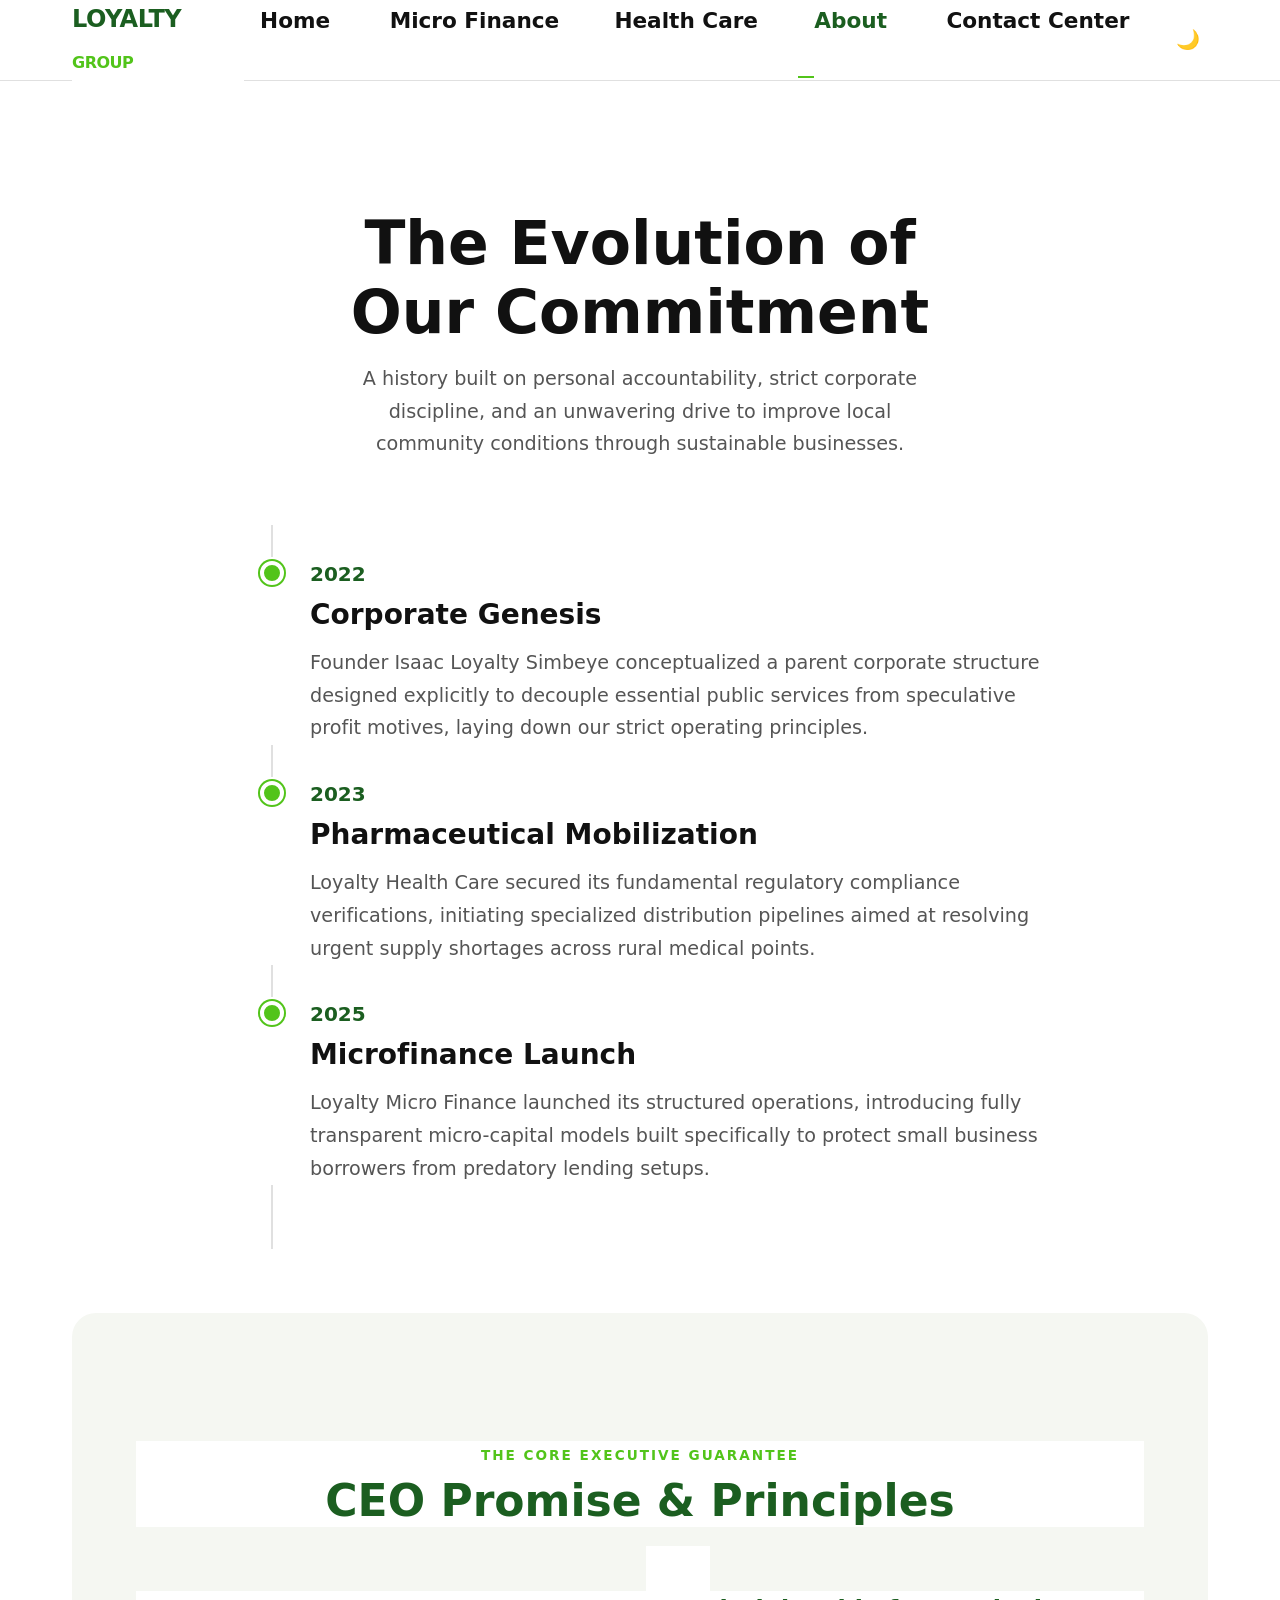
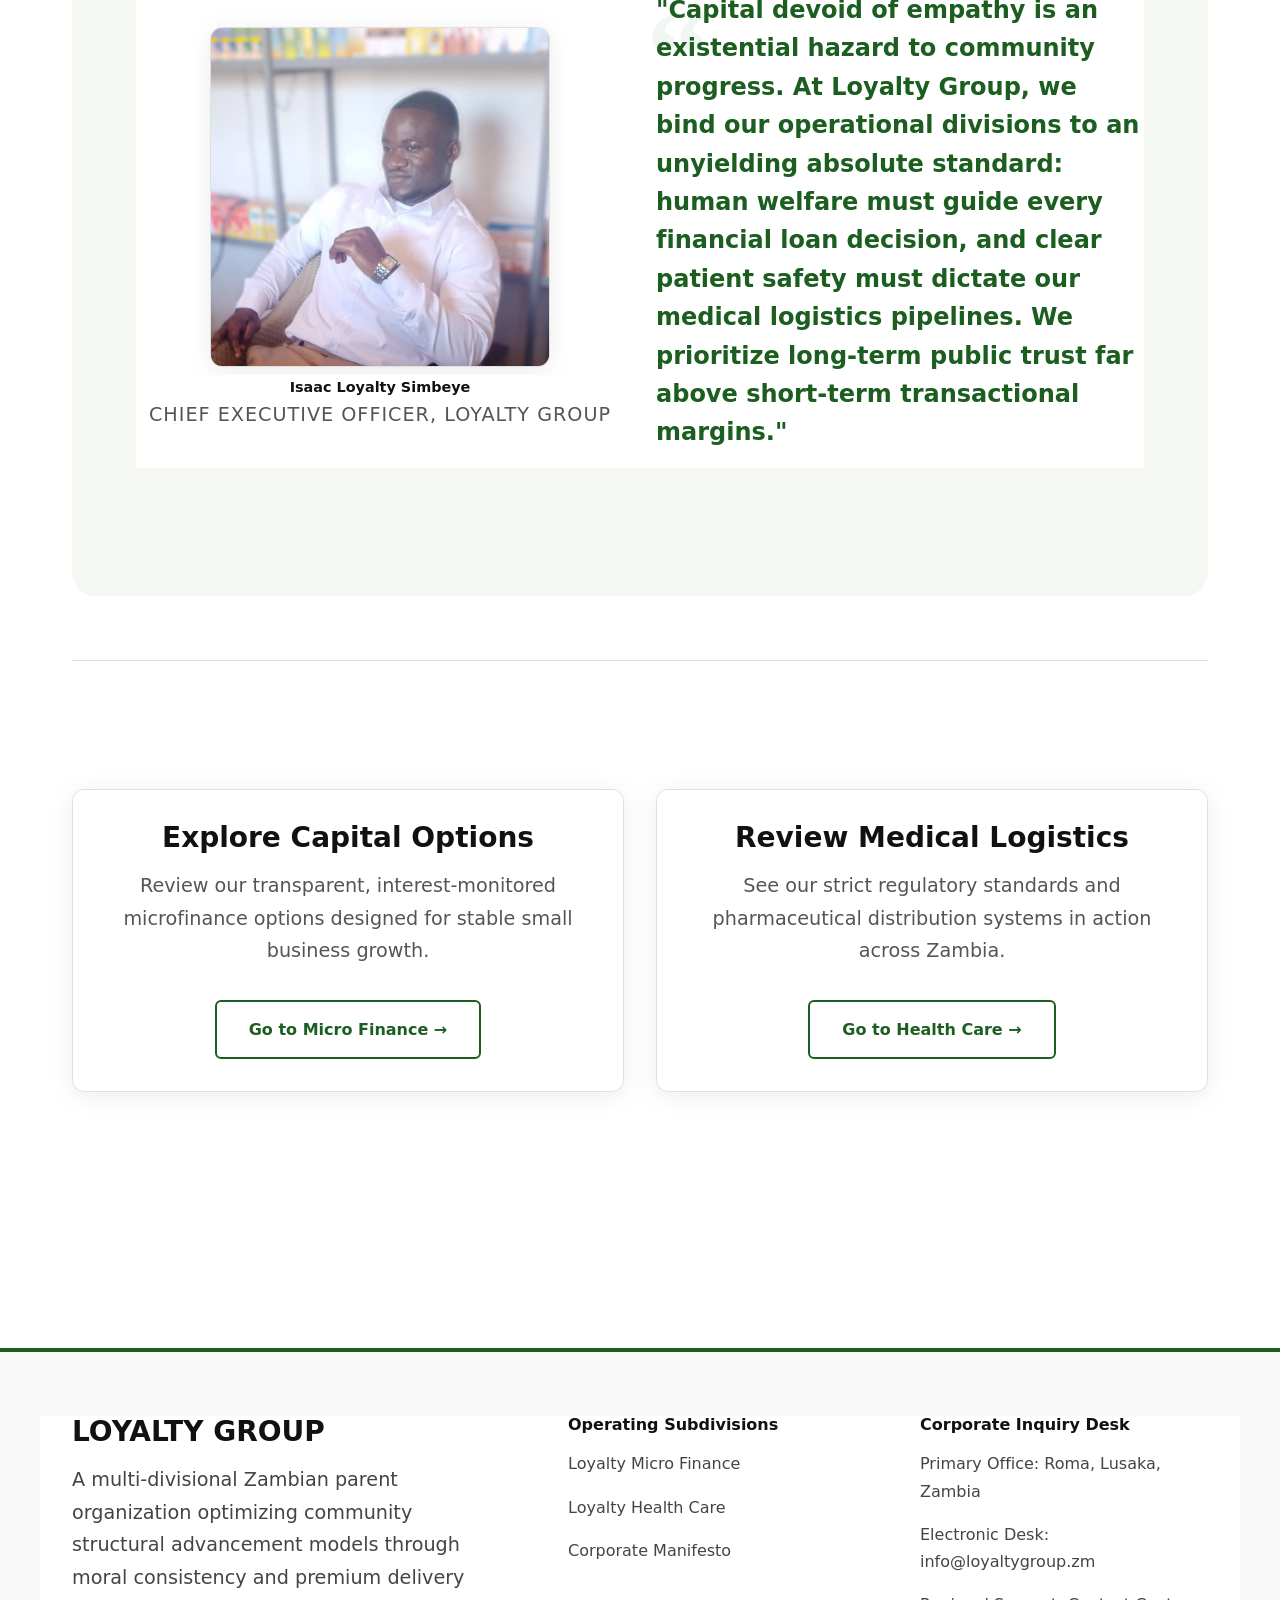
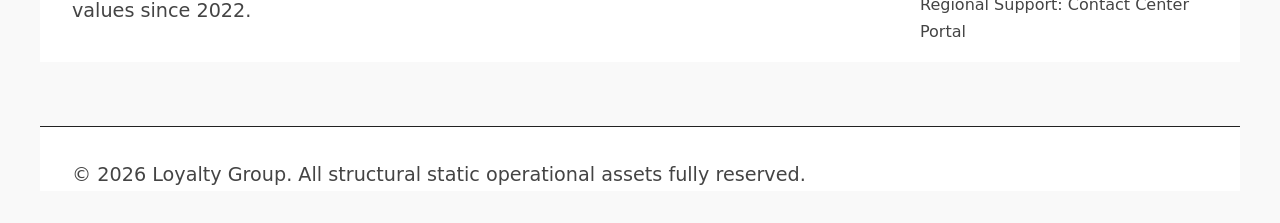
==== about.html @ 3837dbe4 "Initial commit" ====
<!DOCTYPE html>
<html lang="en">
<head>
  <meta charset="UTF-8">
  <meta name="viewport" content="width=device-width, initial-scale=1.0">
  <title>Our Journey & Executive Vision — Loyalty Group Corporate Narrative</title>
  <meta name="description" content="Discover the origins, timeline, and foundational pillars guiding Isaac Loyalty Simbeye's core corporate governance models across Zambia.">
  <link rel="stylesheet" href="assests/css/style.css">
</head>
<body id="headerElement">

  <!-- Core Layout Header Navigation Block Element -->
  <header class="site-header">
    <div class="container nav-container">
      <a href="index.html" class="brand-logo" aria-label="Loyalty Group Hub Page">
        LOYALTY <span>GROUP</span>
      </a>
      <button class="nav-toggle" id="navToggle" aria-label="Toggle Navigation Control Options" aria-expanded="false" aria-controls="primaryNav">
        <span class="hamburger"></span>
      </button>
      <nav id="primaryNav">
        <ul class="nav-menu">
          <li><a href="index.html" class="nav-link">Home</a></li>
          <li><a href="finance.html" class="nav-link">Micro Finance</a></li>
          <li><a href="health.html" class="nav-link">Health Care</a></li>
          <li><a href="about.html" class="nav-link">About</a></li>
          <li><a href="contact.html" class="nav-link">Contact Center</a></li>
          <li>
            <button id="themeToggle" style="background: none; border: none; font-size: 1.2rem; cursor: pointer; padding: var(--space-xs);" aria-label="Toggle Theme Selection Layout">🌙</button>
          </li>
        </ul>
      </nav>
    </div>
  </header>

  <!-- Editorial Narrative Context Area -->
  <main class="container section-padding">
    <section class="max-w-600 text-center" style="margin-bottom: var(--space-lg);">
      <h1>The Evolution of Our Commitment</h1>
      <p>A history built on personal accountability, strict corporate discipline, and an unwavering drive to improve local community conditions through sustainable businesses.</p>
    </section>

    <!-- Historic Sequence Timeline Display Track Framework -->
    <section class="timeline" aria-label="Loyalty Group Corporate Chronology Milestone Timeline">
      <div class="timeline-item">
        <div class="timeline-dot"></div>
        <div class="timeline-year">2022</div>
        <h3>Corporate Genesis</h3>
        <p>Founder Isaac Loyalty Simbeye conceptualized a parent corporate structure designed explicitly to decouple essential public services from speculative profit motives, laying down our strict operating principles.</p>
      </div>

      <div class="timeline-item">
        <div class="timeline-dot"></div>
        <div class="timeline-year">2023</div>
        <h3>Pharmaceutical Mobilization</h3>
        <p>Loyalty Health Care secured its fundamental regulatory compliance verifications, initiating specialized distribution pipelines aimed at resolving urgent supply shortages across rural medical points.</p>
      </div>

      <div class="timeline-item">
        <div class="timeline-dot"></div>
        <div class="timeline-year">2025</div>
        <h3>Microfinance Launch</h3>
        <p>Loyalty Micro Finance launched its structured operations, introducing fully transparent micro-capital models built specifically to protect small business borrowers from predatory lending setups.</p>
      </div>
    </section>

    <!-- Immersive Editorial CEO Promise Manifesto Section -->
    <section class="ceo-promise" aria-label="Executive Promise Statement Block Manifesto Section">
      <div class="text-center" style="margin-bottom: var(--space-lg);">
        <span style="font-weight: 700; text-transform: uppercase; font-size: 0.85rem; color: var(--color-primary); letter-spacing: 2px;">The Core Executive Guarantee</span>
        <h2 style="margin-top: var(--space-xs); color: var(--color-secondary);">CEO Promise & Principles</h2>
      </div>
      
      <!-- Responsive Executive Grid Split Layout -->
      <div class="grid-2" style="align-items: center; gap: var(--space-md);">
        <!-- Executive Portrait Column -->
        <div class="text-center">
          <figure style="margin: 0; display: inline-block; width: 100%;">
            <img src="assests/images/CEO image.jpg" alt="Isaac Loyalty Simbeye, Chief Executive Officer of Loyalty Group" style="width: 100%; max-width: 340px; border-radius: var(--radius-md); box-shadow: var(--shadow-card); border: 1px solid var(--color-border); aspect-ratio: 1 / 1; object-fit: cover; margin: 0 auto;">
            <figcaption class="manifesto-caption" style="margin-top: var(--space-xs); font-weight: 700; font-style: normal; color: var(--color-text);">Isaac Loyalty Simbeye</figcaption>
            <p style="font-size: 0.8rem; text-transform: uppercase; color: var(--color-text-muted); letter-spacing: 1px; margin-bottom: 0;">Chief Executive Officer, Loyalty Group</p>
          </figure>
        </div>

        <!-- Executive Manifesto Statement Column -->
        <div>
          <blockquote class="manifesto-quote" style="margin-bottom: var(--space-sm);">
            "Capital devoid of empathy is an existential hazard to community progress. At Loyalty Group, we bind our operational divisions to an unyielding absolute standard: human welfare must guide every financial loan decision, and clear patient safety must dictate our medical logistics pipelines. We prioritize long-term public trust far above short-term transactional margins."
          </blockquote>
        </div>
      </div>
    </section>

    <!-- Dual Link Gateway Hub Cards Navigation Route Links Footer Grid -->
    <section class="grid-2 section-padding" style="border-top: 1px solid var(--color-border);">
      <div class="card text-center" style="padding: var(--space-md);">
        <h3>Explore Capital Options</h3>
        <p>Review our transparent, interest-monitored microfinance options designed for stable small business growth.</p>
        <a href="finance.html" class="btn btn-outline">Go to Micro Finance &rarr;</a>
      </div>
      <div class="card text-center" style="padding: var(--space-md);">
        <h3>Review Medical Logistics</h3>
        <p>See our strict regulatory standards and pharmaceutical distribution systems in action across Zambia.</p>
        <a href="health.html" class="btn btn-outline">Go to Health Care &rarr;</a>
      </div>
    </section>
  </main>

  <!-- Global Footer Panel -->
  <footer class="site-footer">
    <div class="container footer-grid">
      <div>
        <h3 style="margin-bottom: var(--space-sm);">LOYALTY GROUP</h3>
        <p class="footer-description">A multi-divisional Zambian parent organization optimizing community structural advancement models through moral consistency and premium delivery values since 2022.</p>
      </div>
      <div>
        <h4>Operating Subdivisions</h4>
        <ul class="footer-links">
          <li><a href="finance.html">Loyalty Micro Finance</a></li>
          <li><a href="health.html">Loyalty Health Care</a></li>
          <li><a href="about.html">Corporate Manifesto</a></li>
        </ul>
      </div>
      <div>
        <h4>Corporate Inquiry Desk</h4>
        <ul class="footer-contact-info">
          <li>Primary Office: Roma, Lusaka, Zambia</li>
          <li>Electronic Desk: info@loyaltygroup.zm</li>
          <li>Regional Support: Contact Center Portal</li>
        </ul>
      </div>
    </div>
    <div class="container footer-bottom">
      <p>&copy; 2026 Loyalty Group. All structural static operational assets fully reserved.</p>
    </div>
  </footer>

  <script src="assests/js/main.js"></script>
</body>
</html>
---- assests/css/style.css ----
/* ==========================================================================
   CSS DESIGN SYSTEM & VARIABLE DEFINITIONS
   ========================================================================== */
:root {
  /* Color Palette */
  --color-primary: #52C41A;        /* Bright Leaf/Apple Green — Microfinance highlights and CTAs */
  --color-secondary: #1B5E20;      /* Deep Medical Forest Green — Healthcare structures and trust elements */
  --color-background: #FFFFFF;     /* Pure white page background */
  --color-text: #111111;           /* Premium off-black for body copy */
  --color-text-muted: #555555;     /* Secondary text, captions */
  --color-surface: #F5F7F2;        /* Subtle off-white for cards and section backgrounds */
  --color-border: #E0E0E0;         /* Neutral dividers */

  /* Typography */
  --font-stack: system-ui, -apple-system, "Segoe UI", Roboto, Helvetica, Arial, sans-serif;
  --font-size-base: clamp(1rem, 1.5vw, 1.125rem);
  --font-size-h1: clamp(2.25rem, 5vw, 3.75rem);
  --font-size-h2: clamp(1.75rem, 3.5vw, 2.75rem);
  --font-size-h3: clamp(1.25rem, 2.5vw, 1.75rem);
  --line-height-body: 1.7;
  --line-height-heading: 1.15;

  /* Spacing */
  --space-xs: 0.5rem;
  --space-sm: 1rem;
  --space-md: 2rem;
  --space-lg: 4rem;
  --space-xl: 8rem;

  /* Layout Widths */
  --max-width-container: 1200px;

  /* Transitions & Radii */
  --transition-base: 0.25s ease;
  --transition-slow: 0.45s ease;
  --radius-sm: 6px;
  --radius-md: 12px;
  --radius-lg: 24px;
  --shadow-card: 0 4px 24px rgba(0, 0, 0, 0.08);
  --shadow-hover: 0 8px 40px rgba(0, 0, 0, 0.14);
}

/* ==========================================================================
   DARK MODE VARIABLE OVERRIDES
   ========================================================================== */
[data-theme="dark"] {
  --color-background: #121212;     /* Premium deep off-black */
  --color-text: #F5F7F2;           /* Crisp light color for high readability */
  --color-text-muted: #A0A0A0;     /* Soft silver gray for description texts */
  --color-surface: #1E1E1E;        /* Elevated charcoal surface color for cards */
  --color-border: #333333;         /* Dark structural dividers */
}

/* Dark mode adjustments for interactive items */
[data-theme="dark"] input[type="range"] {
  background: #333333;
}
[data-theme="dark"] .term-btn {
  background-color: #1E1E1E;
  color: #FFFFFF;
}
[data-theme="dark"] .term-btn.active {
  background-color: var(--color-secondary);
}
[data-theme="dark"] .site-header {
  background-color: rgba(18, 18, 18, 0.95);
}

/* ==========================================================================
   GLOBAL RESET & BASE STYLES
   ========================================================================== */
*, *::before, *::after {
  box-sizing: border-box;
  margin: 0;
  padding: 0;
}

html {
  scroll-behavior: smooth;
  text-rendering: optimizeSpeed; /* Directs the browser engine to prioritize rendering speed over minor subpixel adjustments */
  -webkit-font-smoothing: antialiased;
}

/* Prevents layout shifting during theme switching */
*, *::before, *::after {
  box-sizing: border-box;
  transition: background-color 0.2s ease, border-color 0.2s ease; /* Fast, snappy transitions */
  font-family: var(--font-stack);
  font-size: 16px; 
  line-height: var(--line-height-body);
  color: var(--color-text);
  background-color: var(--color-background);
  scroll-behavior: smooth;
  -webkit-text-size-adjust: 100%;
}

body {
  min-height: 100vh;
  display: flex;
  flex-direction: column;
  overflow-x: hidden;
}

main {
  flex: 1 0 auto;
}

/* Typography Elements */
h1, h2, h3, h4 {
  line-height: var(--line-height-heading);
  font-weight: 700;
  color: var(--color-text);
  margin-bottom: var(--space-sm);
}

h1 { font-size: var(--font-size-h1); }
h2 { font-size: var(--font-size-h2); }
h3 { font-size: var(--font-size-h3); }

p {
  margin-bottom: var(--space-md);
  color: var(--color-text-muted);
}

p:last-child {
  margin-bottom: 0;
}

a {
  color: var(--color-secondary);
  text-decoration: none;
  transition: color var(--transition-base);
}

a:hover {
  color: var(--color-primary);
}

img, picture {
  max-width: 100%;
  display: block;
  height: auto;
}

/* ==========================================================================
   REUSABLE UTILITY CLASSES
   ========================================================================== */
.container {
  width: 100%;
  max-width: var(--max-width-container);
  margin-left: auto;
  margin-right: auto;
  padding-left: var(--space-md);
  padding-right: var(--space-md);
}

.section-padding {
  padding-top: var(--space-lg);
  padding-bottom: var(--space-lg);
}

@media (min-width: 768px) {
  .section-padding {
    padding-top: var(--space-xl);
    padding-bottom: var(--space-xl);
  }
}

.card {
  background-color: var(--color-background);
  border: 1px solid var(--color-border);
  border-radius: var(--radius-md);
  padding: var(--space-md);
  box-shadow: var(--shadow-card);
  transition: transform var(--transition-base), box-shadow var(--transition-base);
}

.card:hover {
  transform: translateY(-4px);
  box-shadow: var(--shadow-hover);
}

/* Buttons */
.btn {
  display: inline-flex;
  align-items: center;
  justify-content: center;
  padding: 0.875rem 2rem;
  font-size: 1rem;
  font-weight: 600;
  border-radius: var(--radius-sm);
  border: 2px solid transparent;
  cursor: pointer;
  transition: background-color var(--transition-base), border-color var(--transition-base), color var(--transition-base);
  text-align: center;
}

.btn-primary {
  background-color: var(--color-primary);
  color: #FFFFFF;
}

.btn-primary:hover {
  background-color: #41A314;
  color: #FFFFFF;
}

.btn-secondary {
  background-color: var(--color-secondary);
  color: #FFFFFF;
}

.btn-secondary:hover {
  background-color: #134517;
  color: #FFFFFF;
}

.btn-outline {
  background-color: transparent;
  border-color: var(--color-secondary);
  color: var(--color-secondary);
}

.btn-outline:hover {
  background-color: var(--color-secondary);
  color: #FFFFFF;
}

/* Grid Layouts */
.grid-2 {
  display: grid;
  grid-template-columns: 1fr;
  gap: var(--space-md);
}

.grid-3 {
  display: grid;
  grid-template-columns: 1fr;
  gap: var(--space-md);
}

@media (min-width: 768px) {
  .grid-2 { grid-template-columns: repeat(2, 1fr); }
  .grid-3 { grid-template-columns: repeat(3, 1fr); }
}

/* Text Utilities */
.text-center { text-align: center; }
.max-w-600 { max-width: 600px; margin-left: auto; margin-right: auto; }

/* ==========================================================================
   GLOBAL NAVIGATION BAR
   ========================================================================== */
.site-header {
  position: sticky;
  top: 0;
  z-index: 1000;
  background-color: rgba(255, 255, 255, 0.95);
  backdrop-filter: blur(8px);
  border-bottom: 1px solid var(--color-border);
}

.nav-container {
  display: flex;
  align-items: center;
  justify-content: space-between;
  height: 80px;
}

.brand-logo {
  font-size: 1.5rem;
  font-weight: 700;
  color: var(--color-secondary);
  letter-spacing: -0.5px;
}

.brand-logo span {
  color: var(--color-primary);
}

.nav-menu {
  display: flex;
  align-items: center;
  list-style: none;
  gap: var(--space-md);
}

.nav-link {
  font-weight: 500;
  color: var(--color-text);
  font-size: 0.95rem;
  padding: var(--space-xs) 0;
  position: relative;
}

.nav-link::after {
  content: '';
  position: absolute;
  bottom: 0;
  left: 0;
  width: 0;
  height: 2px;
  background-color: var(--color-primary);
  transition: width var(--transition-base);
}

.nav-link:hover, .nav-link.active {
  color: var(--color-secondary);
}

.nav-link:hover::after, .nav-link.active::after {
  width: 100%;
}

/* Mobile Nav Toggle */
.nav-toggle {
  display: none;
  background: none;
  border: none;
  cursor: pointer;
  padding: var(--space-xs);
  z-index: 1001;
}

.hamburger {
  display: block;
  position: relative;
  width: 24px;
  height: 2px;
  background-color: var(--color-text);
  transition: background-color var(--transition-base);
}

.hamburger::before, .hamburger::after {
  content: '';
  position: absolute;
  width: 24px;
  height: 2px;
  background-color: var(--color-text);
  transition: transform var(--transition-base), top var(--transition-base);
}

.hamburger::before { top: -6px; }
.hamburger::after { top: 6px; }

@media (max-width: 768px) {
  .nav-toggle {
    display: block;
  }

  .nav-menu {
    position: fixed;
    top: 0;
    right: -100%;
    width: 280px;
    height: 100vh;
    background-color: var(--color-background);
    box-shadow: -4px 0 24px rgba(0,0,0,0.1);
    flex-direction: column;
    align-items: flex-start;
    padding: 100px var(--space-md) var(--space-md) var(--space-md);
    transition: right var(--transition-slow);
  }

  .nav-open .nav-menu {
    right: 0;
  }

  .nav-open .hamburger {
    background-color: transparent;
  }

  .nav-open .hamburger::before {
    top: 0;
    transform: rotate(45deg);
  }

  .nav-open .hamburger::after {
    top: 0;
    transform: rotate(-45deg);
  }
}

/* ==========================================================================
   HOME PAGE (index.html) STYLES
   ========================================================================== */
.hub-hero {
  padding: var(--space-md) 0 var(--space-lg) 0;
}

.gateway-split {
  display: grid;
  grid-template-columns: 1fr;
  gap: var(--space-md);
  margin-top: var(--space-md);
}

@media (min-width: 768px) {
  .gateway-split {
    grid-template-columns: repeat(2, 1fr);
    min-height: calc(80vh - 80px);
  }
}

.gateway-card {
  position: relative;
  display: flex;
  flex-direction: column;
  justify-content: space-between;
  padding: var(--space-lg) var(--space-md);
  border-radius: var(--radius-lg);
  overflow: hidden;
  background-color: var(--color-surface);
  border: 2px solid transparent;
  transition: transform var(--transition-slow), box-shadow var(--transition-slow), border-color var(--transition-slow);
}

.gateway-card.finance {
  border-bottom: 6px solid var(--color-primary);
}

.gateway-card.health {
  border-bottom: 6px solid var(--color-secondary);
}

.gateway-card:hover {
  transform: translateY(-8px);
  box-shadow: var(--shadow-hover);
}

.gateway-card.finance:hover { border-color: var(--color-primary); }
.gateway-card.health:hover { border-color: var(--color-secondary); }

.gateway-content {
  margin-bottom: var(--space-lg);
}

.gateway-badge {
  display: inline-block;
  padding: 0.25rem 0.75rem;
  font-size: 0.85rem;
  font-weight: 600;
  text-transform: uppercase;
  letter-spacing: 1px;
  border-radius: 50px;
  margin-bottom: var(--space-sm);
}

.finance .gateway-badge {
  background-color: rgba(82, 196, 26, 0.1);
  color: #3b8e12;
}

.health .gateway-badge {
  background-color: rgba(27, 94, 32, 0.1);
  color: var(--color-secondary);
}

.statement-box {
  background-color: var(--color-surface);
  border-left: 4px solid var(--color-secondary);
  padding: var(--space-md);
  border-radius: 0 var(--radius-md) var(--radius-md) 0;
}

/* ==========================================================================
   LOAN ESTIMATOR COMPONENT & DIVISION STYLES
   ========================================================================== */
.division-hero-header {
  text-align: center;
  padding: var(--space-lg) 0;
  background-color: var(--color-surface);
  border-bottom: 1px solid var(--color-border);
  margin-bottom: var(--space-lg);
}

.division-logo {
  max-height: 100px;
  width: auto;
  margin: 0 auto var(--space-sm) auto;
  object-fit: contain;
}

.estimator-container {
  background-color: var(--color-surface);
  border-radius: var(--radius-lg);
  padding: var(--space-md);
  box-shadow: var(--shadow-card);
  margin-top: var(--space-lg);
}

@media (min-width: 768px) {
  .estimator-container {
    padding: var(--space-lg);
  }
}

.estimator-grid {
  display: grid;
  grid-template-columns: 1fr;
  gap: var(--space-lg);
}

@media (min-width: 992px) {
  .estimator-grid {
    grid-template-columns: 1.2fr 0.8fr;
  }
}

.estimator-inputs {
  display: flex;
  flex-direction: column;
  gap: var(--space-md);
}

.form-group {
  display: flex;
  flex-direction: column;
  gap: var(--space-xs);
}

.form-group label {
  font-weight: 600;
  font-size: 1rem;
}

.range-label-container {
  display: flex;
  justify-content: space-between;
  align-items: center;
  margin-bottom: var(--space-xs);
}

.range-value-display {
  font-size: 1.25rem;
  font-weight: 700;
  color: var(--color-secondary);
  background: #FFFFFF;
  padding: 0.25rem 0.75rem;
  border-radius: var(--radius-sm);
  border: 1px solid var(--color-border);
}

input[type="range"] {
  -webkit-appearance: none;
  width: 100%;
  height: 8px;
  border-radius: var(--radius-sm);
  background: var(--color-border);
  outline: none;
}

input[type="range"]::-webkit-slider-thumb {
  -webkit-appearance: none;
  appearance: none;
  width: 24px;
  height: 24px;
  border-radius: 50%;
  background: var(--color-primary);
  cursor: pointer;
  transition: transform var(--transition-base);
}

input[type="range"]::-webkit-slider-thumb:hover {
  transform: scale(1.15);
}

.term-toggle-container {
  display: grid;
  grid-template-columns: repeat(4, 1fr);
  gap: var(--space-xs);
}

.term-btn {
  background-color: #FFFFFF;
  border: 1px solid var(--color-border);
  padding: var(--space-sm) var(--space-xs);
  border-radius: var(--radius-sm);
  font-weight: 600;
  cursor: pointer;
  transition: all var(--transition-base);
}

.term-btn.active {
  background-color: var(--color-secondary);
  color: #FFFFFF;
  border-color: var(--color-secondary);
}

.estimator-outputs {
  background-color: #FFFFFF;
  border-radius: var(--radius-md);
  padding: var(--space-md);
  display: flex;
  flex-direction: column;
  justify-content: space-between;
  border: 1px solid var(--color-border);
}

.output-row {
  display: flex;
  justify-content: space-between;
  align-items: center;
  padding: var(--space-sm) 0;
  border-bottom: 1px solid var(--color-surface);
}

.output-row:last-of-type {
  border-bottom: none;
}

.output-label {
  color: var(--color-text-muted);
  font-size: 0.95rem;
}

.output-val {
  font-weight: 700;
  font-size: 1.15rem;
  color: var(--color-text);
}

.output-val.highlight {
  font-size: 1.75rem;
  color: var(--color-secondary);
}

.illustrative-note {
  font-size: 0.8rem;
  color: var(--color-text-muted);
  line-height: 1.4;
  margin-top: var(--space-sm);
}

/* ==========================================================================
   EDITORIAL & TIMELINE STYLES (about.html)
   ========================================================================== */
.ceo-promise {
  background-color: var(--color-surface);
  border-radius: var(--radius-lg);
  padding: var(--space-lg) var(--space-md);
  margin: var(--space-lg) 0;
  position: relative;
}

@media (min-width: 768px) {
  .ceo-promise {
    padding: var(--space-xl) var(--space-lg);
  }
}

.manifesto-quote {
  font-size: clamp(1.15rem, 2.5vw, 1.5rem);
  line-height: 1.6;
  font-weight: 600;
  color: var(--color-secondary);
  position: relative;
  z-index: 1;
}

.manifesto-quote::before {
  content: "“";
  position: absolute;
  top: -45px;
  left: -10px;
  font-size: 8rem;
  color: rgba(27, 94, 32, 0.06);
  font-family: serif;
  z-index: -1;
}

.manifesto-gallery {
  margin-top: var(--space-lg);
}

.manifesto-figure {
  margin-bottom: var(--space-md);
}

.manifesto-img {
  width: 100%;
  border-radius: var(--radius-md);
  box-shadow: var(--shadow-card);
  border: 1px solid var(--color-border);
  object-fit: cover;
  aspect-ratio: 4 / 3;
}

.manifesto-caption {
  font-size: 0.9rem;
  color: var(--color-text-muted);
  text-align: center;
  margin-top: var(--space-xs);
  font-style: italic;
}

.timeline {
  position: relative;
  max-width: 800px;
  margin: 0 auto var(--space-lg) auto;
  padding: var(--space-md) 0;
}

.timeline::before {
  content: '';
  position: absolute;
  top: 0;
  bottom: 0;
  left: 31px;
  width: 2px;
  background-color: var(--color-border);
}

.timeline-item {
  position: relative;
  padding-left: 70px;
  margin-bottom: var(--space-md);
}

.timeline-dot {
  position: absolute;
  left: 20px;
  top: 4px;
  width: 24px;
  height: 24px;
  border-radius: 50%;
  background-color: var(--color-primary);
  border: 4px solid #FFFFFF;
  box-shadow: 0 0 0 2px var(--color-primary);
}

.timeline-year {
  font-weight: 700;
  font-size: 1.25rem;
  color: var(--color-secondary);
  margin-bottom: var(--space-xs);
}

/* ==========================================================================
   FORM & INLINE VALIDATION STYLES
   ========================================================================== */
.contact-grid {
  display: grid;
  grid-template-columns: 1fr;
  gap: var(--space-lg);
}

@media (min-width: 992px) {
  .contact-grid {
    grid-template-columns: 0.8fr 1.2fr;
  }
}

.input-style {
  width: 100%;
  padding: 0.875rem 1rem;
  font-family: var(--font-stack);
  font-size: 1rem;
  border: 1px solid var(--color-border);
  border-radius: var(--radius-sm);
  background-color: #FFFFFF;
  color: var(--color-text);
  transition: border-color var(--transition-base), box-shadow var(--transition-base);
}

.input-style:focus {
  outline: none;
  border-color: var(--color-secondary);
  box-shadow: 0 0 0 3px rgba(27, 94, 32, 0.15);
}

.form-group.invalid .input-style {
  border-color: #D32F2F;
  box-shadow: 0 0 0 3px rgba(211, 47, 47, 0.15);
}

.error-message {
  color: #D32F2F;
  font-size: 0.85rem;
  margin-top: 4px;
  font-weight: 500;
  display: flex;
  align-items: center;
  gap: 4px;
}

.form-row {
  display: grid;
  grid-template-columns: 1fr;
  gap: var(--space-sm);
}

@media (min-width: 480px) {
  .form-row {
    grid-template-columns: repeat(2, 1fr);
  }
}

/* ==========================================================================
   GLOBAL FOOTER STYLES
   ========================================================================== */
.site-footer {
  background-color: #111111;
  color: #FFFFFF;
  padding-top: var(--space-lg);
  padding-bottom: var(--space-md);
  margin-top: auto;
  border-top: 4px solid var(--color-secondary);
}

.site-footer h3, .site-footer h4 {
  color: #FFFFFF;
}

.footer-grid {
  display: grid;
  grid-template-columns: 1fr;
  gap: var(--space-lg);
  margin-bottom: var(--space-lg);
}

@media (min-width: 768px) {
  .footer-grid {
    grid-template-columns: 1.5fr 1fr 1fr;
  }
}

.footer-description {
  color: #AAAAAA;
  font-size: 0.95rem;
}

.footer-links {
  list-style: none;
}

.footer-links li {
  margin-bottom: var(--space-sm);
}

.footer-links a {
  color: #AAAAAA;
  transition: color var(--transition-base);
}

.footer-links a:hover {
  color: var(--color-primary);
}

.footer-contact-info {
  color: #AAAAAA;
  font-size: 0.95rem;
  list-style: none;
}

.footer-contact-info li {
  margin-bottom: var(--space-sm);
}

.footer-bottom {
  border-top: 1px solid #222222;
  padding-top: var(--space-md);
  display: flex;
  flex-direction: column;
  justify-content: space-between;
  gap: var(--space-sm);
  color: #777777;
  font-size: 0.85rem;
}

@media (min-width: 768px) {
  .footer-bottom {
    flex-direction: row;
  }

  /* ==========================================================================
   LOYALTY GROUP - COMPLETE UI UPGRADES & OPTIMIZATIONS
   ========================================================================== */

/* 1. NAVIGATION HEADER TYPOGRAPHY UPGRADES (From Screenshot 2026-06-04 134854.png) */
.site-header .logo-text, 
.site-header h1, 
.site-header .brand-name {
  font-size: 2.2rem !important;      /* Makes LOYALTY GROUP branding text much larger */
  font-weight: 800 !important;
  letter-spacing: -0.03em !important;
}

.nav-menu li a.nav-link {
  font-size: 1.35rem !important;     /* Makes all navigation text links larger and highly readable */
  font-weight: 600 !important;       /* Gives links a bold, premium presence */
  padding: 0.5rem 1rem !important;
  transition: color 0.2s ease !important;
}

/* 2. MAIN BODY TEXT & TITLE UPGRADES */
p {
  font-size: 1.2rem !important;      /* Larger comfortable body reading size */
  line-height: 1.7 !important;       /* Clean breathing space between lines */
}

.hero-content h1 {
  font-size: 3.8rem !important;      /* Bold impact landing titles */
  line-height: 1.15 !important;
}

.section-title {
  font-size: 2.8rem !important;      /* Distinctly larger section headers */
}

.division-card h3 {
  font-size: 1.8rem !important;      /* Noticeable inner grid titles */
}

/* 3. PERSISTENT DARK MODE VARIABLE DEFINITIONS */
[data-theme="dark"] {
  --color-background: #121212;
  --color-text: #F5F7F2;
  --color-text-muted: #A0A0A0;
  --color-surface: #1E1E1E;
  --color-border: #333333;
}

[data-theme="dark"] body {
  background-color: var(--color-background) !important;
  color: var(--color-text) !important;
}

[data-theme="dark"] .site-header {
  background-color: rgba(18, 18, 18, 0.95) !important;
  border-bottom: 1px solid #333333 !important;
}

[data-theme="dark"] .division-card, 
[data-theme="dark"] .term-btn {
  background-color: #1E1E1E !important;
  color: #FFFFFF !important;
  border-color: #333333 !important;
}

[data-theme="dark"] input, 
[data-theme="dark"] textarea {
  background-color: #1E1E1E !important;
  color: #FFFFFF !important;
  border: 1px solid #444444 !important;
}

/* 4. PERFORMANCE & RENDERING SPEED ENHANCEMENTS */
html {
  scroll-behavior: smooth;
  text-rendering: optimizeSpeed;
  -webkit-font-smoothing: antialiased;
}

*, *::before, *::after {
  box-sizing: border-box;
  transition: background-color 0.2s ease, border-color 0.2s ease, color 0.1s ease;
}

@media (max-width: 992px) {
  .site-header .logo-text { font-size: 1.8rem !important; }
  .nav-menu { gap: 10px !important; }
  .nav-menu li a.nav-link { font-size: 1.1rem !important; }
  }

  /* ==========================================================================
   LOYALTY GROUP - COMPLETE UI UPGRADES & OPTIMIZATIONS
   ========================================================================== */

/* 1. NAVIGATION HEADER TYPOGRAPHY UPGRADES (From Screenshot 2026-06-04 134854.png) */
.site-header .logo-text, 
.site-header h1, 
.site-header .brand-name {
  font-size: 2.2rem !important;      /* Makes LOYALTY GROUP branding text much larger */
  font-weight: 800 !important;
  letter-spacing: -0.03em !important;
}

.nav-menu li a.nav-link {
  font-size: 1.35rem !important;     /* Makes all navigation text links larger and highly readable */
  font-weight: 600 !important;       /* Gives links a bold, premium presence */
  padding: 0.5rem 1rem !important;
  transition: color 0.2s ease !important;
}

/* 2. MAIN BODY TEXT & TITLE UPGRADES */
p {
  font-size: 1.2rem !important;      /* Larger comfortable body reading size */
  line-height: 1.7 !important;       /* Clean breathing space between lines */
}

.hero-content h1 {
  font-size: 3.8rem !important;      /* Bold impact landing titles */
  line-height: 1.15 !important;
}

.section-title {
  font-size: 2.8rem !important;      /* Distinctly larger section headers */
}

.division-card h3 {
  font-size: 1.8rem !important;      /* Noticeable inner grid titles */
}

/* 3. PERSISTENT DARK MODE VARIABLE DEFINITIONS */
[data-theme="dark"] {
  --color-background: #121212;
  --color-text: #F5F7F2;
  --color-text-muted: #A0A0A0;
  --color-surface: #1E1E1E;
  --color-border: #333333;
}

[data-theme="dark"] body {
  background-color: var(--color-background) !important;
  color: var(--color-text) !important;
}

[data-theme="dark"] .site-header {
  background-color: rgba(18, 18, 18, 0.95) !important;
  border-bottom: 1px solid #333333 !important;
}

[data-theme="dark"] .division-card, 
[data-theme="dark"] .term-btn {
  background-color: #1E1E1E !important;
  color: #FFFFFF !important;
  border-color: #333333 !important;
}

[data-theme="dark"] input, 
[data-theme="dark"] textarea {
  background-color: #1E1E1E !important;
  color: #FFFFFF !important;
  border: 1px solid #444444 !important;
}

/* 4. PERFORMANCE & RENDERING SPEED ENHANCEMENTS */
html {
  scroll-behavior: smooth;
  text-rendering: optimizeSpeed;
  -webkit-font-smoothing: antialiased;
}

*, *::before, *::after {
  box-sizing: border-box;
  transition: background-color 0.2s ease, border-color 0.2s ease, color 0.1s ease;
}

@media (max-width: 992px) {
  .site-header .logo-text { font-size: 1.8rem !important; }
  .nav-menu { gap: 10px !important; }
  .nav-menu li a.nav-link { font-size: 1.1rem !important; }
 }

 /* ==========================================================================
   FOOTER CONTRAST & VISIBILITY HOTFIX (Light/Dark Theme Alignment)
   ========================================================================== */

/* 1. DEFAULT LIGHT MODE HOOKS (Ensures perfect legibility against white backgrounds) */
footer, 
.site-footer,
div[style*="background-color: var(--color-surface-alt)"] {
  background-color: #F9F9F9 !important; /* Soft light gray block instead of harsh white */
  color: #222222 !important;
}

/* Forces all footer headers to turn deep charcoal/black in light mode */
footer h2, 
footer h3, 
footer h4,
footer .logo-text,
footer strong {
  color: #111111 !important; 
  display: block !important; /* Guarantees they don't hidden-collapse */
}

/* Forces footer paragraph descriptions and list links to be highly readable */
footer p, 
footer li, 
footer a {
  color: #444444 !important;
}

footer a:hover {
  color: #4CAF50 !important; /* Keeps your branding accent pop on interaction */
}


/* 2. AUTOMATIC DARK MODE OVERRIDES (Switches smoothly when user toggles theme) */
[data-theme="dark"] footer,
[data-theme="dark"] .site-footer {
  background-color: #1A1A1A !important; /* Rich dark surface container */
}

[data-theme="dark"] footer h2,
[data-theme="dark"] footer h3,
[data-theme="dark"] footer h4,
[data-theme="dark"] footer .logo-text,
[data-theme="dark"] footer strong {
  color: #FFFFFF !important; /* Crisp, bright white headings on dark backdrop */
}

[data-theme="dark"] footer p,
[data-theme="dark"] footer li,
[data-theme="dark"] footer a {
  color: #CCCCCC !important; /* Balanced silver-gray text to prevent eye strain */
 }
}
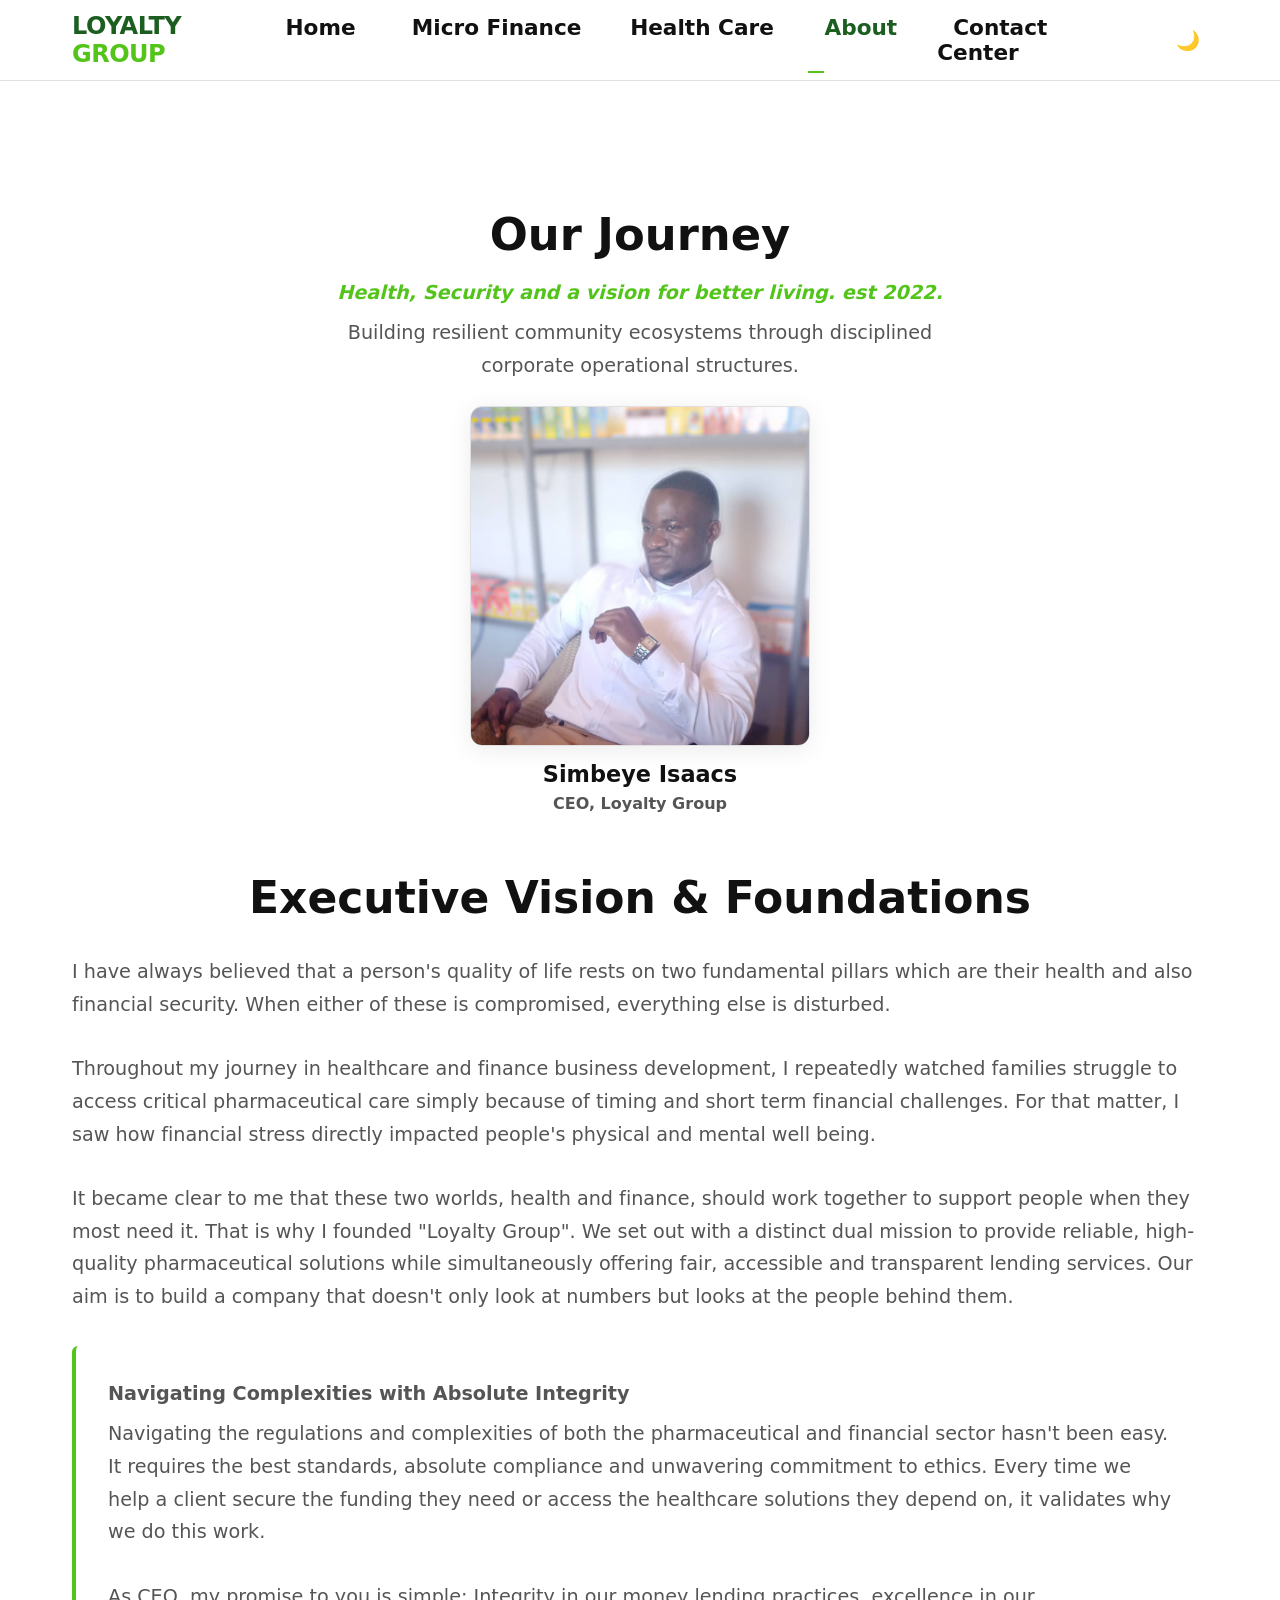
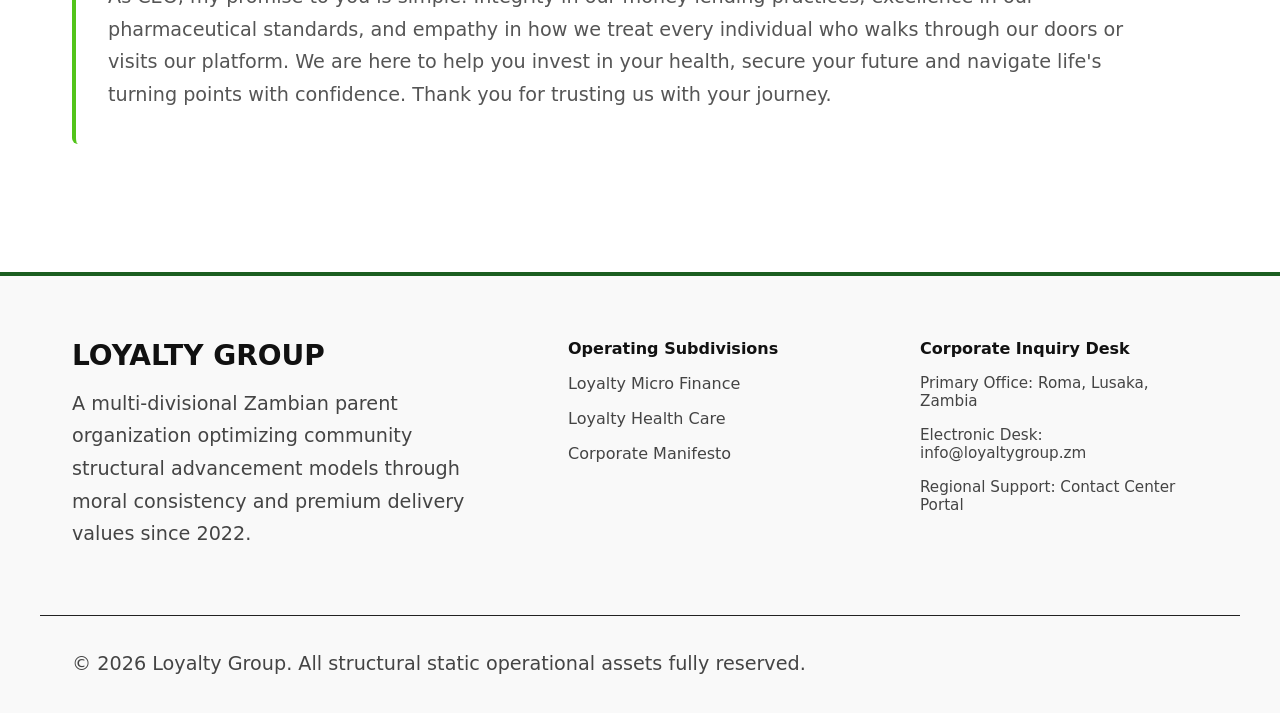
==== commit f9be95ac: "Site Pages Refinements" ====
--- a/about.html
+++ b/about.html
@@ -3,13 +3,17 @@
 <head>
   <meta charset="UTF-8">
   <meta name="viewport" content="width=device-width, initial-scale=1.0">
-  <title>Our Journey & Executive Vision — Loyalty Group Corporate Narrative</title>
-  <meta name="description" content="Discover the origins, timeline, and foundational pillars guiding Isaac Loyalty Simbeye's core corporate governance models across Zambia.">
+  
+  <title>Our Journey | Loyalty Group Executive Management Profile</title>
+  <meta name="description" content="Discover the foundational journey, corporate values, and ethical executive leadership guiding Loyalty Group's finance and health care divisions.">
+  <meta name="keywords" content="Loyalty Group, Leadership, Corporate Mission, Ethical Investment, Zambia Logistics">
+  <meta name="robots" content="index, follow">
+  <link rel="canonical" href="https://yourdomain.com/about.html">
+
   <link rel="stylesheet" href="assests/css/style.css">
 </head>
 <body id="headerElement">
 
-  <!-- Core Layout Header Navigation Block Element -->
   <header class="site-header">
     <div class="container nav-container">
       <a href="index.html" class="brand-logo" aria-label="Loyalty Group Hub Page">
@@ -23,7 +27,7 @@
           <li><a href="index.html" class="nav-link">Home</a></li>
           <li><a href="finance.html" class="nav-link">Micro Finance</a></li>
           <li><a href="health.html" class="nav-link">Health Care</a></li>
-          <li><a href="about.html" class="nav-link">About</a></li>
+          <li><a href="about.html" class="nav-link active">About</a></li>
           <li><a href="contact.html" class="nav-link">Contact Center</a></li>
           <li>
             <button id="themeToggle" style="background: none; border: none; font-size: 1.2rem; cursor: pointer; padding: var(--space-xs);" aria-label="Toggle Theme Selection Layout">🌙</button>
@@ -33,80 +37,43 @@
     </div>
   </header>
 
-  <!-- Editorial Narrative Context Area -->
-  <main class="container section-padding">
-    <section class="max-w-600 text-center" style="margin-bottom: var(--space-lg);">
-      <h1>The Evolution of Our Commitment</h1>
-      <p>A history built on personal accountability, strict corporate discipline, and an unwavering drive to improve local community conditions through sustainable businesses.</p>
-    </section>
-
-    <!-- Historic Sequence Timeline Display Track Framework -->
-    <section class="timeline" aria-label="Loyalty Group Corporate Chronology Milestone Timeline">
-      <div class="timeline-item">
-        <div class="timeline-dot"></div>
-        <div class="timeline-year">2022</div>
-        <h3>Corporate Genesis</h3>
-        <p>Founder Isaac Loyalty Simbeye conceptualized a parent corporate structure designed explicitly to decouple essential public services from speculative profit motives, laying down our strict operating principles.</p>
-      </div>
-
-      <div class="timeline-item">
-        <div class="timeline-dot"></div>
-        <div class="timeline-year">2023</div>
-        <h3>Pharmaceutical Mobilization</h3>
-        <p>Loyalty Health Care secured its fundamental regulatory compliance verifications, initiating specialized distribution pipelines aimed at resolving urgent supply shortages across rural medical points.</p>
-      </div>
-
-      <div class="timeline-item">
-        <div class="timeline-dot"></div>
-        <div class="timeline-year">2025</div>
-        <h3>Microfinance Launch</h3>
-        <p>Loyalty Micro Finance launched its structured operations, introducing fully transparent micro-capital models built specifically to protect small business borrowers from predatory lending setups.</p>
+  <main>
+    <section class="about-hero text-center" style="padding: var(--space-xl) 0;">
+      <div class="container">
+        <h1 class="section-title">Our Journey</h1>
+        <p style="font-style: italic; font-weight: 600; color: var(--color-primary); margin-bottom: var(--space-xs);">Health, Security and a vision for better living. est 2022.</p>
+        <p class="max-w-600" style="margin: 0 auto; font-size: 1.25rem;">Building resilient community ecosystems through disciplined corporate operational structures.</p>
       </div>
     </section>
 
-    <!-- Immersive Editorial CEO Promise Manifesto Section -->
-    <section class="ceo-promise" aria-label="Executive Promise Statement Block Manifesto Section">
-      <div class="text-center" style="margin-bottom: var(--space-lg);">
-        <span style="font-weight: 700; text-transform: uppercase; font-size: 0.85rem; color: var(--color-primary); letter-spacing: 2px;">The Core Executive Guarantee</span>
-        <h2 style="margin-top: var(--space-xs); color: var(--color-secondary);">CEO Promise & Principles</h2>
-      </div>
-      
-      <!-- Responsive Executive Grid Split Layout -->
-      <div class="grid-2" style="align-items: center; gap: var(--space-md);">
-        <!-- Executive Portrait Column -->
-        <div class="text-center">
-          <figure style="margin: 0; display: inline-block; width: 100%;">
-            <img src="assests/images/CEO image.jpg" alt="Isaac Loyalty Simbeye, Chief Executive Officer of Loyalty Group" style="width: 100%; max-width: 340px; border-radius: var(--radius-md); box-shadow: var(--shadow-card); border: 1px solid var(--color-border); aspect-ratio: 1 / 1; object-fit: cover; margin: 0 auto;">
-            <figcaption class="manifesto-caption" style="margin-top: var(--space-xs); font-weight: 700; font-style: normal; color: var(--color-text);">Isaac Loyalty Simbeye</figcaption>
-            <p style="font-size: 0.8rem; text-transform: uppercase; color: var(--color-text-muted); letter-spacing: 1px; margin-bottom: 0;">Chief Executive Officer, Loyalty Group</p>
-          </figure>
+    <section class="leadership-section" style="padding: var(--space-xl) 0; background-color: var(--color-surface-alt);">
+      <div class="container grid grid-2-col" style="align-items: center; gap: var(--space-xl);">
+        
+        <div class="leadership-image-wrapper" style="display: flex; flex-direction: column; align-items: center; text-align: center;">
+          <img src="assests/images/CEO image.jpg" alt="Isaac Loyalty Simbeye, Chief Executive Officer of Loyalty Group" style="width: 100%; max-width: 340px; border-radius: var(--radius-md); box-shadow: var(--shadow-card); border: 1px solid var(--color-border); aspect-ratio: 1 / 1; object-fit: cover; margin: 0 auto;">
+          <h4 style="margin-top: var(--space-sm); font-size: 1.4rem; margin-bottom: 2px;">Simbeye Isaacs</h4>
+          
+          <p style="font-weight: 600; color: var(--color-text-muted); font-size: 1rem !important; margin-bottom: 3.5rem !important;">CEO, Loyalty Group</p>
         </div>
-
-        <!-- Executive Manifesto Statement Column -->
-        <div>
-          <blockquote class="manifesto-quote" style="margin-bottom: var(--space-sm);">
-            "Capital devoid of empathy is an existential hazard to community progress. At Loyalty Group, we bind our operational divisions to an unyielding absolute standard: human welfare must guide every financial loan decision, and clear patient safety must dictate our medical logistics pipelines. We prioritize long-term public trust far above short-term transactional margins."
-          </blockquote>
+        
+        <div class="leadership-content">
+          <h2 style="text-align: center; margin-bottom: var(--space-md);">Executive Vision &amp; Foundations</h2>
+          
+          <p>I have always believed that a person's quality of life rests on two fundamental pillars which are their health and also financial security. When either of these is compromised, everything else is disturbed.</p>
+          <p>Throughout my journey in healthcare and finance business development, I repeatedly watched families struggle to access critical pharmaceutical care simply because of timing and short term financial challenges. For that matter, I saw how financial stress directly impacted people's physical and mental well being.</p>
+          <p>It became clear to me that these two worlds, health and finance, should work together to support people when they most need it. That is why I founded "Loyalty Group". We set out with a distinct dual mission to provide reliable, high-quality pharmaceutical solutions while simultaneously offering fair, accessible and transparent lending services. Our aim is to build a company that doesn't only look at numbers but looks at the people behind them.</p>
+          
+          <div style="margin-top: var(--space-md); padding: var(--space-md); background: var(--color-background); border-radius: var(--radius-sm); border-left: 4px solid var(--color-primary);">
+            <p style="font-weight: 600; margin-bottom: var(--space-xs);">Navigating Complexities with Absolute Integrity</p>
+            <p>Navigating the regulations and complexities of both the pharmaceutical and financial sector hasn't been easy. It requires the best standards, absolute compliance and unwavering commitment to ethics. Every time we help a client secure the funding they need or access the healthcare solutions they depend on, it validates why we do this work.</p>
+            <p style="margin-bottom: 0;">As CEO, my promise to you is simple: Integrity in our money lending practices, excellence in our pharmaceutical standards, and empathy in how we treat every individual who walks through our doors or visits our platform. We are here to help you invest in your health, secure your future and navigate life's turning points with confidence. Thank you for trusting us with your journey.</p>
+          </div>
         </div>
-      </div>
-    </section>
-
-    <!-- Dual Link Gateway Hub Cards Navigation Route Links Footer Grid -->
-    <section class="grid-2 section-padding" style="border-top: 1px solid var(--color-border);">
-      <div class="card text-center" style="padding: var(--space-md);">
-        <h3>Explore Capital Options</h3>
-        <p>Review our transparent, interest-monitored microfinance options designed for stable small business growth.</p>
-        <a href="finance.html" class="btn btn-outline">Go to Micro Finance &rarr;</a>
-      </div>
-      <div class="card text-center" style="padding: var(--space-md);">
-        <h3>Review Medical Logistics</h3>
-        <p>See our strict regulatory standards and pharmaceutical distribution systems in action across Zambia.</p>
-        <a href="health.html" class="btn btn-outline">Go to Health Care &rarr;</a>
+        
       </div>
     </section>
   </main>
 
-  <!-- Global Footer Panel -->
   <footer class="site-footer">
     <div class="container footer-grid">
       <div>
--- a/assests/css/style.css
+++ b/assests/css/style.css
@@ -77,21 +77,15 @@
 
 html {
   scroll-behavior: smooth;
-  text-rendering: optimizeSpeed; /* Directs the browser engine to prioritize rendering speed over minor subpixel adjustments */
+  text-rendering: optimizeSpeed;
   -webkit-font-smoothing: antialiased;
 }
 
 /* Prevents layout shifting during theme switching */
 *, *::before, *::after {
   box-sizing: border-box;
-  transition: background-color 0.2s ease, border-color 0.2s ease; /* Fast, snappy transitions */
+  transition: background-color 0.2s ease, border-color 0.2s ease, color 0.1s ease;
   font-family: var(--font-stack);
-  font-size: 16px; 
-  line-height: var(--line-height-body);
-  color: var(--color-text);
-  background-color: var(--color-background);
-  scroll-behavior: smooth;
-  -webkit-text-size-adjust: 100%;
 }
 
 body {
@@ -99,6 +93,8 @@
   display: flex;
   flex-direction: column;
   overflow-x: hidden;
+  background-color: var(--color-background);
+  color: var(--color-text);
 }
 
 main {
@@ -120,6 +116,8 @@
 p {
   margin-bottom: var(--space-md);
   color: var(--color-text-muted);
+  font-size: 1.2rem !important;      /* Larger comfortable body reading size */
+  line-height: 1.7 !important;       /* Clean breathing space between lines */
 }
 
 p:last-child {
@@ -800,16 +798,11 @@
    GLOBAL FOOTER STYLES
    ========================================================================== */
 .site-footer {
-  background-color: #111111;
   color: #FFFFFF;
   padding-top: var(--space-lg);
   padding-bottom: var(--space-md);
   margin-top: auto;
   border-top: 4px solid var(--color-secondary);
-}
-
-.site-footer h3, .site-footer h4 {
-  color: #FFFFFF;
 }
 
 .footer-grid {
@@ -872,12 +865,11 @@
   .footer-bottom {
     flex-direction: row;
   }
-
-  /* ==========================================================================
-   LOYALTY GROUP - COMPLETE UI UPGRADES & OPTIMIZATIONS
-   ========================================================================== */
-
-/* 1. NAVIGATION HEADER TYPOGRAPHY UPGRADES (From Screenshot 2026-06-04 134854.png) */
+}
+
+/* ==========================================================================
+   LOYALTY GROUP - USER TYPOGRAPHY UPGRADES
+   ========================================================================== */
 .site-header .logo-text, 
 .site-header h1, 
 .site-header .brand-name {
@@ -893,12 +885,6 @@
   transition: color 0.2s ease !important;
 }
 
-/* 2. MAIN BODY TEXT & TITLE UPGRADES */
-p {
-  font-size: 1.2rem !important;      /* Larger comfortable body reading size */
-  line-height: 1.7 !important;       /* Clean breathing space between lines */
-}
-
 .hero-content h1 {
   font-size: 3.8rem !important;      /* Bold impact landing titles */
   line-height: 1.15 !important;
@@ -912,15 +898,20 @@
   font-size: 1.8rem !important;      /* Noticeable inner grid titles */
 }
 
-/* 3. PERSISTENT DARK MODE VARIABLE DEFINITIONS */
-[data-theme="dark"] {
-  --color-background: #121212;
-  --color-text: #F5F7F2;
-  --color-text-muted: #A0A0A0;
-  --color-surface: #1E1E1E;
-  --color-border: #333333;
-}
-
+/* ==========================================================================
+   SPACING OPTIMIZATION: ABOUT PAGE HERO TO IMAGE GAP
+   ========================================================================== */
+.about-hero {
+  padding-bottom: 0.5rem !important;
+}
+
+.leadership-section {
+  padding-top: 1rem !important;
+}
+
+/* ==========================================================================
+   PERSISTENT DARK/LIGHT OVERRIDES & INTERFACES
+   ========================================================================== */
 [data-theme="dark"] body {
   background-color: var(--color-background) !important;
   color: var(--color-text) !important;
@@ -945,119 +936,15 @@
   border: 1px solid #444444 !important;
 }
 
-/* 4. PERFORMANCE & RENDERING SPEED ENHANCEMENTS */
-html {
-  scroll-behavior: smooth;
-  text-rendering: optimizeSpeed;
-  -webkit-font-smoothing: antialiased;
-}
-
-*, *::before, *::after {
-  box-sizing: border-box;
-  transition: background-color 0.2s ease, border-color 0.2s ease, color 0.1s ease;
-}
-
 @media (max-width: 992px) {
   .site-header .logo-text { font-size: 1.8rem !important; }
   .nav-menu { gap: 10px !important; }
   .nav-menu li a.nav-link { font-size: 1.1rem !important; }
-  }
-
-  /* ==========================================================================
-   LOYALTY GROUP - COMPLETE UI UPGRADES & OPTIMIZATIONS
-   ========================================================================== */
-
-/* 1. NAVIGATION HEADER TYPOGRAPHY UPGRADES (From Screenshot 2026-06-04 134854.png) */
-.site-header .logo-text, 
-.site-header h1, 
-.site-header .brand-name {
-  font-size: 2.2rem !important;      /* Makes LOYALTY GROUP branding text much larger */
-  font-weight: 800 !important;
-  letter-spacing: -0.03em !important;
-}
-
-.nav-menu li a.nav-link {
-  font-size: 1.35rem !important;     /* Makes all navigation text links larger and highly readable */
-  font-weight: 600 !important;       /* Gives links a bold, premium presence */
-  padding: 0.5rem 1rem !important;
-  transition: color 0.2s ease !important;
-}
-
-/* 2. MAIN BODY TEXT & TITLE UPGRADES */
-p {
-  font-size: 1.2rem !important;      /* Larger comfortable body reading size */
-  line-height: 1.7 !important;       /* Clean breathing space between lines */
-}
-
-.hero-content h1 {
-  font-size: 3.8rem !important;      /* Bold impact landing titles */
-  line-height: 1.15 !important;
-}
-
-.section-title {
-  font-size: 2.8rem !important;      /* Distinctly larger section headers */
-}
-
-.division-card h3 {
-  font-size: 1.8rem !important;      /* Noticeable inner grid titles */
-}
-
-/* 3. PERSISTENT DARK MODE VARIABLE DEFINITIONS */
-[data-theme="dark"] {
-  --color-background: #121212;
-  --color-text: #F5F7F2;
-  --color-text-muted: #A0A0A0;
-  --color-surface: #1E1E1E;
-  --color-border: #333333;
-}
-
-[data-theme="dark"] body {
-  background-color: var(--color-background) !important;
-  color: var(--color-text) !important;
-}
-
-[data-theme="dark"] .site-header {
-  background-color: rgba(18, 18, 18, 0.95) !important;
-  border-bottom: 1px solid #333333 !important;
-}
-
-[data-theme="dark"] .division-card, 
-[data-theme="dark"] .term-btn {
-  background-color: #1E1E1E !important;
-  color: #FFFFFF !important;
-  border-color: #333333 !important;
-}
-
-[data-theme="dark"] input, 
-[data-theme="dark"] textarea {
-  background-color: #1E1E1E !important;
-  color: #FFFFFF !important;
-  border: 1px solid #444444 !important;
-}
-
-/* 4. PERFORMANCE & RENDERING SPEED ENHANCEMENTS */
-html {
-  scroll-behavior: smooth;
-  text-rendering: optimizeSpeed;
-  -webkit-font-smoothing: antialiased;
-}
-
-*, *::before, *::after {
-  box-sizing: border-box;
-  transition: background-color 0.2s ease, border-color 0.2s ease, color 0.1s ease;
-}
-
-@media (max-width: 992px) {
-  .site-header .logo-text { font-size: 1.8rem !important; }
-  .nav-menu { gap: 10px !important; }
-  .nav-menu li a.nav-link { font-size: 1.1rem !important; }
- }
-
- /* ==========================================================================
+}
+
+/* ==========================================================================
    FOOTER CONTRAST & VISIBILITY HOTFIX (Light/Dark Theme Alignment)
    ========================================================================== */
-
-/* 1. DEFAULT LIGHT MODE HOOKS (Ensures perfect legibility against white backgrounds) */
 footer, 
 .site-footer,
 div[style*="background-color: var(--color-surface-alt)"] {
@@ -1070,24 +957,32 @@
 footer h3, 
 footer h4,
 footer .logo-text,
-footer strong {
+footer strong,
+.site-footer h3,
+.site-footer h4 {
   color: #111111 !important; 
-  display: block !important; /* Guarantees they don't hidden-collapse */
+  display: block !important;
 }
 
 /* Forces footer paragraph descriptions and list links to be highly readable */
 footer p, 
 footer li, 
-footer a {
+footer a,
+.site-footer p,
+.site-footer li,
+.site-footer a,
+.footer-description,
+.footer-links a,
+.footer-contact-info li {
   color: #444444 !important;
 }
 
-footer a:hover {
-  color: #4CAF50 !important; /* Keeps your branding accent pop on interaction */
-}
-
-
-/* 2. AUTOMATIC DARK MODE OVERRIDES (Switches smoothly when user toggles theme) */
+footer a:hover,
+.site-footer a:hover {
+  color: #4CAF50 !important;
+}
+
+/* AUTOMATIC DARK MODE OVERRIDES */
 [data-theme="dark"] footer,
 [data-theme="dark"] .site-footer {
   background-color: #1A1A1A !important; /* Rich dark surface container */
@@ -1097,13 +992,20 @@
 [data-theme="dark"] footer h3,
 [data-theme="dark"] footer h4,
 [data-theme="dark"] footer .logo-text,
-[data-theme="dark"] footer strong {
+[data-theme="dark"] footer strong,
+[data-theme="dark"] .site-footer h3,
+[data-theme="dark"] .site-footer h4 {
   color: #FFFFFF !important; /* Crisp, bright white headings on dark backdrop */
 }
 
 [data-theme="dark"] footer p,
 [data-theme="dark"] footer li,
-[data-theme="dark"] footer a {
+[data-theme="dark"] footer a,
+[data-theme="dark"] .site-footer p,
+[data-theme="dark"] .site-footer li,
+[data-theme="dark"] .site-footer a,
+[data-theme="dark"] .footer-description,
+[data-theme="dark"] .footer-links a,
+[data-theme="dark"] .footer-contact-info li {
   color: #CCCCCC !important; /* Balanced silver-gray text to prevent eye strain */
- }
 }
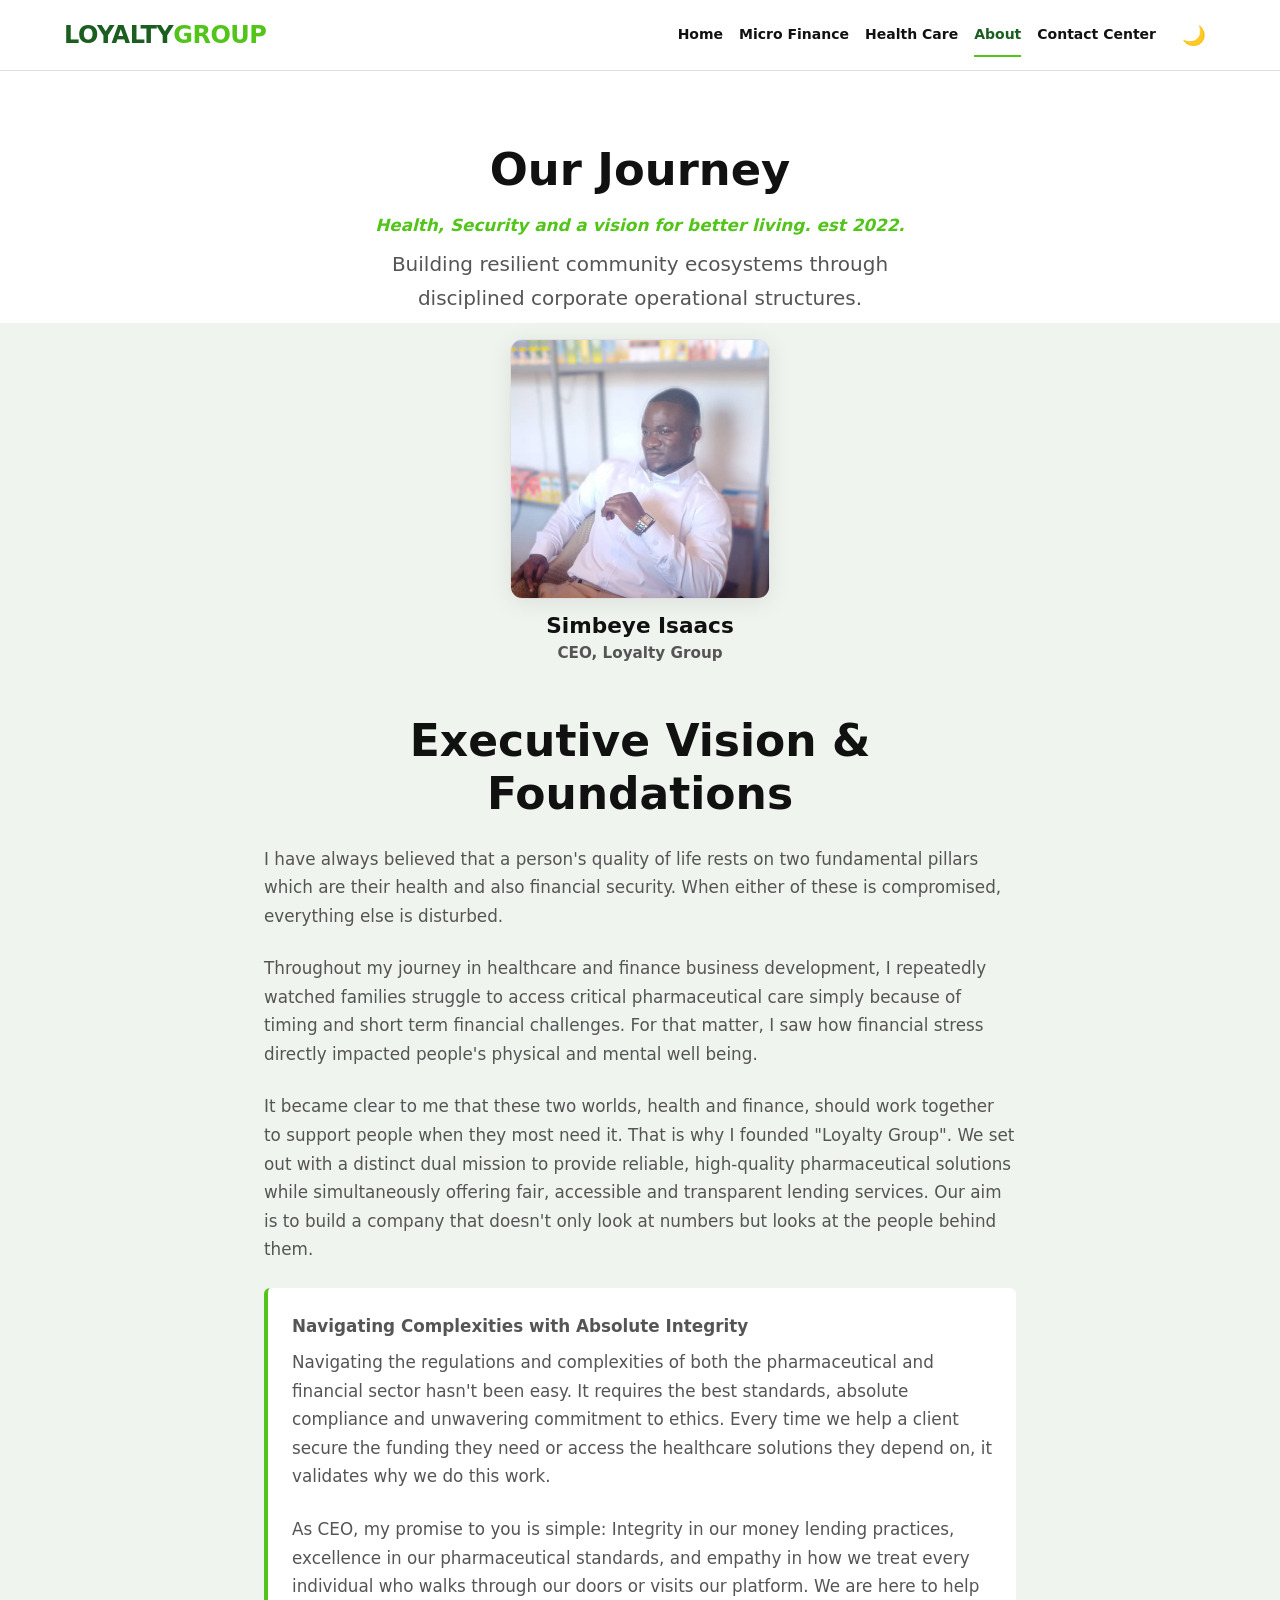
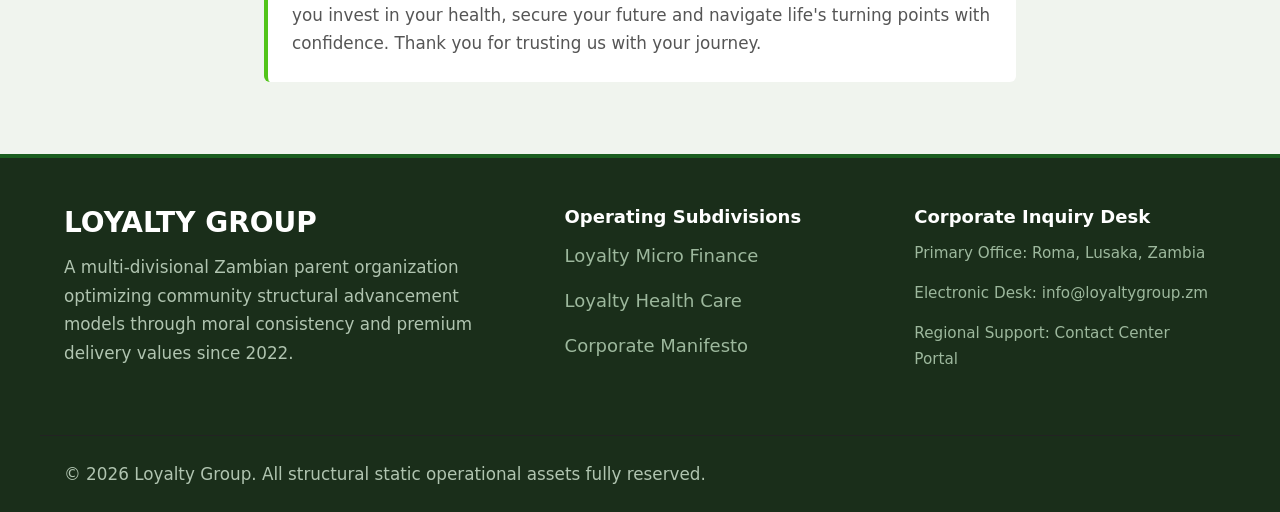
==== commit 45d69aa4: "Major Optimizations to all Pages" ====
--- a/about.html
+++ b/about.html
@@ -3,14 +3,14 @@
 <head>
   <meta charset="UTF-8">
   <meta name="viewport" content="width=device-width, initial-scale=1.0">
-  
   <title>Our Journey | Loyalty Group Executive Management Profile</title>
   <meta name="description" content="Discover the foundational journey, corporate values, and ethical executive leadership guiding Loyalty Group's finance and health care divisions.">
   <meta name="keywords" content="Loyalty Group, Leadership, Corporate Mission, Ethical Investment, Zambia Logistics">
   <meta name="robots" content="index, follow">
+  <meta name="theme-color" content="#1B5E20">
   <link rel="canonical" href="https://yourdomain.com/about.html">
-
   <link rel="stylesheet" href="assests/css/style.css">
+  <script>(function(){var t=localStorage.getItem('loyalty-theme');document.documentElement.setAttribute('data-theme',t==='dark'?'dark':'light');})();</script>
 </head>
 <body id="headerElement">
 
@@ -30,7 +30,7 @@
           <li><a href="about.html" class="nav-link active">About</a></li>
           <li><a href="contact.html" class="nav-link">Contact Center</a></li>
           <li>
-            <button id="themeToggle" style="background: none; border: none; font-size: 1.2rem; cursor: pointer; padding: var(--space-xs);" aria-label="Toggle Theme Selection Layout">🌙</button>
+            <button id="themeToggle" style="background:none;border:none;font-size:1.2rem;cursor:pointer;padding:var(--space-xs);min-height:44px;min-width:44px;" aria-label="Toggle Theme">🌙</button>
           </li>
         </ul>
       </nav>
@@ -38,46 +38,60 @@
   </header>
 
   <main>
+
+    <!-- Page hero title -->
     <section class="about-hero text-center" style="padding: var(--space-xl) 0;">
       <div class="container">
         <h1 class="section-title">Our Journey</h1>
-        <p style="font-style: italic; font-weight: 600; color: var(--color-primary); margin-bottom: var(--space-xs);">Health, Security and a vision for better living. est 2022.</p>
-        <p class="max-w-600" style="margin: 0 auto; font-size: 1.25rem;">Building resilient community ecosystems through disciplined corporate operational structures.</p>
+        <p style="font-style:italic;font-weight:600;color:var(--color-primary);margin-bottom:var(--space-xs);">Health, Security and a vision for better living. est 2022.</p>
+        <p class="max-w-600" style="margin:0 auto;font-size:clamp(1rem,2.5vw,1.25rem);">Building resilient community ecosystems through disciplined corporate operational structures.</p>
       </div>
     </section>
 
-    <section class="leadership-section" style="padding: var(--space-xl) 0; background-color: var(--color-surface-alt);">
-      <div class="container grid grid-2-col" style="align-items: center; gap: var(--space-xl);">
-        
-        <div class="leadership-image-wrapper" style="display: flex; flex-direction: column; align-items: center; text-align: center;">
-          <img src="assests/images/CEO image.jpg" alt="Isaac Loyalty Simbeye, Chief Executive Officer of Loyalty Group" style="width: 100%; max-width: 340px; border-radius: var(--radius-md); box-shadow: var(--shadow-card); border: 1px solid var(--color-border); aspect-ratio: 1 / 1; object-fit: cover; margin: 0 auto;">
-          <h4 style="margin-top: var(--space-sm); font-size: 1.4rem; margin-bottom: 2px;">Simbeye Isaacs</h4>
-          
-          <p style="font-weight: 600; color: var(--color-text-muted); font-size: 1rem !important; margin-bottom: 3.5rem !important;">CEO, Loyalty Group</p>
+    <!-- Leadership section: portrait centred above the executive summary -->
+    <section class="leadership-section" style="padding:var(--space-xl) 0;background-color:var(--color-surface-alt);">
+      <div class="container" style="max-width:800px;">
+
+        <!-- CEO portrait block — centred, sits above the text -->
+        <div style="display:flex;flex-direction:column;align-items:center;text-align:center;margin-bottom:var(--space-lg);">
+          <img
+            src="assests/images/CEO image.jpg"
+            alt="Isaac Loyalty Simbeye, Chief Executive Officer of Loyalty Group"
+            style="width:100%;max-width:260px;border-radius:var(--radius-md);box-shadow:var(--shadow-card);border:1px solid var(--color-border);aspect-ratio:1/1;object-fit:cover;"
+            loading="eager"
+            fetchpriority="high"
+            decoding="async"
+            width="260"
+            height="260"
+          >
+          <h4 style="margin-top:var(--space-sm);font-size:1.35rem;margin-bottom:2px;">Simbeye Isaacs</h4>
+          <p style="font-weight:600;color:var(--color-text-muted);font-size:0.95rem;margin-bottom:0;">CEO, Loyalty Group</p>
         </div>
-        
+
+        <!-- Executive summary text below the portrait -->
         <div class="leadership-content">
-          <h2 style="text-align: center; margin-bottom: var(--space-md);">Executive Vision &amp; Foundations</h2>
-          
+          <h2 style="text-align:center;margin-bottom:var(--space-md);">Executive Vision &amp; Foundations</h2>
+
           <p>I have always believed that a person's quality of life rests on two fundamental pillars which are their health and also financial security. When either of these is compromised, everything else is disturbed.</p>
           <p>Throughout my journey in healthcare and finance business development, I repeatedly watched families struggle to access critical pharmaceutical care simply because of timing and short term financial challenges. For that matter, I saw how financial stress directly impacted people's physical and mental well being.</p>
           <p>It became clear to me that these two worlds, health and finance, should work together to support people when they most need it. That is why I founded "Loyalty Group". We set out with a distinct dual mission to provide reliable, high-quality pharmaceutical solutions while simultaneously offering fair, accessible and transparent lending services. Our aim is to build a company that doesn't only look at numbers but looks at the people behind them.</p>
-          
-          <div style="margin-top: var(--space-md); padding: var(--space-md); background: var(--color-background); border-radius: var(--radius-sm); border-left: 4px solid var(--color-primary);">
-            <p style="font-weight: 600; margin-bottom: var(--space-xs);">Navigating Complexities with Absolute Integrity</p>
+
+          <div style="margin-top:var(--space-md);padding:var(--space-md);background:var(--color-background);border-radius:var(--radius-sm);border-left:4px solid var(--color-primary);">
+            <p style="font-weight:600;margin-bottom:var(--space-xs);">Navigating Complexities with Absolute Integrity</p>
             <p>Navigating the regulations and complexities of both the pharmaceutical and financial sector hasn't been easy. It requires the best standards, absolute compliance and unwavering commitment to ethics. Every time we help a client secure the funding they need or access the healthcare solutions they depend on, it validates why we do this work.</p>
-            <p style="margin-bottom: 0;">As CEO, my promise to you is simple: Integrity in our money lending practices, excellence in our pharmaceutical standards, and empathy in how we treat every individual who walks through our doors or visits our platform. We are here to help you invest in your health, secure your future and navigate life's turning points with confidence. Thank you for trusting us with your journey.</p>
+            <p style="margin-bottom:0;">As CEO, my promise to you is simple: Integrity in our money lending practices, excellence in our pharmaceutical standards, and empathy in how we treat every individual who walks through our doors or visits our platform. We are here to help you invest in your health, secure your future and navigate life's turning points with confidence. Thank you for trusting us with your journey.</p>
           </div>
         </div>
-        
+
       </div>
     </section>
+
   </main>
 
   <footer class="site-footer">
     <div class="container footer-grid">
       <div>
-        <h3 style="margin-bottom: var(--space-sm);">LOYALTY GROUP</h3>
+        <h3 style="margin-bottom:var(--space-sm);">LOYALTY GROUP</h3>
         <p class="footer-description">A multi-divisional Zambian parent organization optimizing community structural advancement models through moral consistency and premium delivery values since 2022.</p>
       </div>
       <div>
@@ -104,4 +118,4 @@
 
   <script src="assests/js/main.js"></script>
 </body>
-</html>+</html>
--- a/assests/css/style.css
+++ b/assests/css/style.css
@@ -3,31 +3,38 @@
    ========================================================================== */
 :root {
   /* Color Palette */
-  --color-primary: #52C41A;        /* Bright Leaf/Apple Green — Microfinance highlights and CTAs */
-  --color-secondary: #1B5E20;      /* Deep Medical Forest Green — Healthcare structures and trust elements */
-  --color-background: #FFFFFF;     /* Pure white page background */
-  --color-text: #111111;           /* Premium off-black for body copy */
-  --color-text-muted: #555555;     /* Secondary text, captions */
-  --color-surface: #F5F7F2;        /* Subtle off-white for cards and section backgrounds */
-  --color-border: #E0E0E0;         /* Neutral dividers */
+  --color-primary: #52C41A;
+  --color-secondary: #1B5E20;
+  --color-background: #FFFFFF;
+  --color-text: #111111;
+  --color-text-muted: #555555;
+  --color-surface: #F5F7F2;
+  --color-surface-alt: #F0F4EE;
+  --color-border: #E0E0E0;
+
+  /* Gateway card variables — theme-aware */
+  --color-gateway-card: rgba(255,255,255,0.97);
+  --color-gateway-text: #111111;
+  --color-gateway-muted: #555555;
+  --color-gateway-italic: #1B5E20;
 
   /* Typography */
   --font-stack: system-ui, -apple-system, "Segoe UI", Roboto, Helvetica, Arial, sans-serif;
-  --font-size-base: clamp(1rem, 1.5vw, 1.125rem);
-  --font-size-h1: clamp(2.25rem, 5vw, 3.75rem);
-  --font-size-h2: clamp(1.75rem, 3.5vw, 2.75rem);
-  --font-size-h3: clamp(1.25rem, 2.5vw, 1.75rem);
+  --font-size-base: clamp(0.95rem, 2.5vw, 1.125rem);
+  --font-size-h1: clamp(1.75rem, 5.5vw, 3.75rem);
+  --font-size-h2: clamp(1.35rem, 4vw, 2.75rem);
+  --font-size-h3: clamp(1.1rem, 3vw, 1.75rem);
   --line-height-body: 1.7;
-  --line-height-heading: 1.15;
-
-  /* Spacing */
+  --line-height-heading: 1.2;
+
+  /* Spacing — mobile-first tighter defaults */
   --space-xs: 0.5rem;
-  --space-sm: 1rem;
-  --space-md: 2rem;
-  --space-lg: 4rem;
-  --space-xl: 8rem;
-
-  /* Layout Widths */
+  --space-sm: 0.875rem;
+  --space-md: 1.5rem;
+  --space-lg: 3rem;
+  --space-xl: 4.5rem;
+
+  /* Layout */
   --max-width-container: 1200px;
 
   /* Transitions & Radii */
@@ -35,404 +42,87 @@
   --transition-slow: 0.45s ease;
   --radius-sm: 6px;
   --radius-md: 12px;
-  --radius-lg: 24px;
-  --shadow-card: 0 4px 24px rgba(0, 0, 0, 0.08);
-  --shadow-hover: 0 8px 40px rgba(0, 0, 0, 0.14);
+  --radius-lg: 20px;
+  --shadow-card: 0 4px 24px rgba(0,0,0,0.08);
+  --shadow-hover: 0 8px 40px rgba(0,0,0,0.14);
 }
 
 /* ==========================================================================
    DARK MODE VARIABLE OVERRIDES
    ========================================================================== */
 [data-theme="dark"] {
-  --color-background: #121212;     /* Premium deep off-black */
-  --color-text: #F5F7F2;           /* Crisp light color for high readability */
-  --color-text-muted: #A0A0A0;     /* Soft silver gray for description texts */
-  --color-surface: #1E1E1E;        /* Elevated charcoal surface color for cards */
-  --color-border: #333333;         /* Dark structural dividers */
-}
-
-/* Dark mode adjustments for interactive items */
-[data-theme="dark"] input[type="range"] {
-  background: #333333;
-}
+  --color-background: #121212;
+  --color-text: #F5F7F2;
+  --color-text-muted: #A8A8A8;
+  --color-surface: #1E1E1E;
+  --color-surface-alt: #1A1A1A;
+  --color-border: #333333;
+
+  /* Gateway cards — dark-appropriate */
+  --color-gateway-card: rgba(28, 38, 28, 0.97);
+  --color-gateway-text: #F0F5F0;
+  --color-gateway-muted: #B8C8B8;
+  --color-gateway-italic: #52C41A;
+}
+
+/* Dark mode misc overrides */
+[data-theme="dark"] input[type="range"] { background: #333333; }
+[data-theme="dark"] .term-btn { background-color: #1E1E1E; color: #FFFFFF; }
+[data-theme="dark"] .term-btn.active { background-color: var(--color-secondary); }
+[data-theme="dark"] .site-header {
+  background-color: rgba(18,18,18,0.97) !important;
+  border-bottom-color: #2a2a2a !important;
+}
+[data-theme="dark"] .card {
+  background-color: #1E1E1E;
+  border-color: #2e2e2e;
+  color: var(--color-text);
+}
+[data-theme="dark"] .card h2,
+[data-theme="dark"] .card h3,
+[data-theme="dark"] .card h4 { color: var(--color-text); }
+[data-theme="dark"] .nav-menu { background-color: #1a1a1a; }
+[data-theme="dark"] [style*="background-color: var(--color-surface-alt)"],
+[data-theme="dark"] .leadership-section { background-color: #1a1a1a !important; }
+[data-theme="dark"] input,
+[data-theme="dark"] textarea {
+  background-color: #1E1E1E !important;
+  color: #FFFFFF !important;
+  border: 1px solid #444444 !important;
+}
+[data-theme="dark"] .division-card,
 [data-theme="dark"] .term-btn {
-  background-color: #1E1E1E;
-  color: #FFFFFF;
-}
-[data-theme="dark"] .term-btn.active {
-  background-color: var(--color-secondary);
-}
-[data-theme="dark"] .site-header {
-  background-color: rgba(18, 18, 18, 0.95);
-}
-
-/* ==========================================================================
-   GLOBAL RESET & BASE STYLES
-   ========================================================================== */
-*, *::before, *::after {
-  box-sizing: border-box;
-  margin: 0;
-  padding: 0;
-}
-
-html {
-  scroll-behavior: smooth;
-  text-rendering: optimizeSpeed;
-  -webkit-font-smoothing: antialiased;
-}
-
-/* Prevents layout shifting during theme switching */
-*, *::before, *::after {
-  box-sizing: border-box;
-  transition: background-color 0.2s ease, border-color 0.2s ease, color 0.1s ease;
-  font-family: var(--font-stack);
-}
-
-body {
-  min-height: 100vh;
-  display: flex;
-  flex-direction: column;
-  overflow-x: hidden;
+  background-color: #1E1E1E !important;
+  color: #FFFFFF !important;
+  border-color: #333333 !important;
+}
+[data-theme="dark"] body {
   background-color: var(--color-background);
   color: var(--color-text);
 }
 
-main {
-  flex: 1 0 auto;
-}
-
-/* Typography Elements */
-h1, h2, h3, h4 {
-  line-height: var(--line-height-heading);
-  font-weight: 700;
-  color: var(--color-text);
-  margin-bottom: var(--space-sm);
-}
-
-h1 { font-size: var(--font-size-h1); }
-h2 { font-size: var(--font-size-h2); }
-h3 { font-size: var(--font-size-h3); }
-
-p {
-  margin-bottom: var(--space-md);
-  color: var(--color-text-muted);
-  font-size: 1.2rem !important;      /* Larger comfortable body reading size */
-  line-height: 1.7 !important;       /* Clean breathing space between lines */
-}
-
-p:last-child {
-  margin-bottom: 0;
-}
-
-a {
-  color: var(--color-secondary);
-  text-decoration: none;
-  transition: color var(--transition-base);
-}
-
-a:hover {
-  color: var(--color-primary);
-}
-
-img, picture {
-  max-width: 100%;
-  display: block;
-  height: auto;
-}
-
-/* ==========================================================================
-   REUSABLE UTILITY CLASSES
-   ========================================================================== */
-.container {
-  width: 100%;
-  max-width: var(--max-width-container);
-  margin-left: auto;
-  margin-right: auto;
-  padding-left: var(--space-md);
-  padding-right: var(--space-md);
-}
-
-.section-padding {
-  padding-top: var(--space-lg);
-  padding-bottom: var(--space-lg);
-}
-
-@media (min-width: 768px) {
-  .section-padding {
-    padding-top: var(--space-xl);
-    padding-bottom: var(--space-xl);
-  }
-}
-
-.card {
-  background-color: var(--color-background);
-  border: 1px solid var(--color-border);
-  border-radius: var(--radius-md);
-  padding: var(--space-md);
-  box-shadow: var(--shadow-card);
-  transition: transform var(--transition-base), box-shadow var(--transition-base);
-}
-
-.card:hover {
-  transform: translateY(-4px);
-  box-shadow: var(--shadow-hover);
-}
-
-/* Buttons */
-.btn {
-  display: inline-flex;
-  align-items: center;
-  justify-content: center;
-  padding: 0.875rem 2rem;
-  font-size: 1rem;
-  font-weight: 600;
-  border-radius: var(--radius-sm);
-  border: 2px solid transparent;
-  cursor: pointer;
-  transition: background-color var(--transition-base), border-color var(--transition-base), color var(--transition-base);
-  text-align: center;
-}
-
-.btn-primary {
-  background-color: var(--color-primary);
-  color: #FFFFFF;
-}
-
-.btn-primary:hover {
-  background-color: #41A314;
-  color: #FFFFFF;
-}
-
-.btn-secondary {
-  background-color: var(--color-secondary);
-  color: #FFFFFF;
-}
-
-.btn-secondary:hover {
-  background-color: #134517;
-  color: #FFFFFF;
-}
-
-.btn-outline {
-  background-color: transparent;
-  border-color: var(--color-secondary);
-  color: var(--color-secondary);
-}
-
-.btn-outline:hover {
-  background-color: var(--color-secondary);
-  color: #FFFFFF;
-}
-
-/* Grid Layouts */
-.grid-2 {
-  display: grid;
-  grid-template-columns: 1fr;
-  gap: var(--space-md);
-}
-
-.grid-3 {
-  display: grid;
-  grid-template-columns: 1fr;
-  gap: var(--space-md);
-}
-
-@media (min-width: 768px) {
-  .grid-2 { grid-template-columns: repeat(2, 1fr); }
-  .grid-3 { grid-template-columns: repeat(3, 1fr); }
-}
-
-/* Text Utilities */
-.text-center { text-align: center; }
-.max-w-600 { max-width: 600px; margin-left: auto; margin-right: auto; }
-
-/* ==========================================================================
-   GLOBAL NAVIGATION BAR
-   ========================================================================== */
-.site-header {
-  position: sticky;
-  top: 0;
-  z-index: 1000;
-  background-color: rgba(255, 255, 255, 0.95);
-  backdrop-filter: blur(8px);
-  border-bottom: 1px solid var(--color-border);
-}
-
-.nav-container {
-  display: flex;
-  align-items: center;
-  justify-content: space-between;
-  height: 80px;
-}
-
-.brand-logo {
-  font-size: 1.5rem;
-  font-weight: 700;
-  color: var(--color-secondary);
-  letter-spacing: -0.5px;
-}
-
-.brand-logo span {
-  color: var(--color-primary);
-}
-
-.nav-menu {
-  display: flex;
-  align-items: center;
-  list-style: none;
-  gap: var(--space-md);
-}
-
-.nav-link {
-  font-weight: 500;
-  color: var(--color-text);
-  font-size: 0.95rem;
-  padding: var(--space-xs) 0;
-  position: relative;
-}
-
-.nav-link::after {
-  content: '';
-  position: absolute;
-  bottom: 0;
-  left: 0;
-  width: 0;
-  height: 2px;
-  background-color: var(--color-primary);
-  transition: width var(--transition-base);
-}
-
-.nav-link:hover, .nav-link.active {
-  color: var(--color-secondary);
-}
-
-.nav-link:hover::after, .nav-link.active::after {
-  width: 100%;
-}
-
-/* Mobile Nav Toggle */
-.nav-toggle {
-  display: none;
-  background: none;
-  border: none;
-  cursor: pointer;
-  padding: var(--space-xs);
-  z-index: 1001;
-}
-
-.hamburger {
-  display: block;
-  position: relative;
-  width: 24px;
-  height: 2px;
-  background-color: var(--color-text);
-  transition: background-color var(--transition-base);
-}
-
-.hamburger::before, .hamburger::after {
-  content: '';
-  position: absolute;
-  width: 24px;
-  height: 2px;
-  background-color: var(--color-text);
-  transition: transform var(--transition-base), top var(--transition-base);
-}
-
-.hamburger::before { top: -6px; }
-.hamburger::after { top: 6px; }
-
-@media (max-width: 768px) {
-  .nav-toggle {
-    display: block;
-  }
-
-  .nav-menu {
-    position: fixed;
-    top: 0;
-    right: -100%;
-    width: 280px;
-    height: 100vh;
-    background-color: var(--color-background);
-    box-shadow: -4px 0 24px rgba(0,0,0,0.1);
-    flex-direction: column;
-    align-items: flex-start;
-    padding: 100px var(--space-md) var(--space-md) var(--space-md);
-    transition: right var(--transition-slow);
-  }
-
-  .nav-open .nav-menu {
-    right: 0;
-  }
-
-  .nav-open .hamburger {
-    background-color: transparent;
-  }
-
-  .nav-open .hamburger::before {
-    top: 0;
-    transform: rotate(45deg);
-  }
-
-  .nav-open .hamburger::after {
-    top: 0;
-    transform: rotate(-45deg);
-  }
-}
-
-/* ==========================================================================
-   HOME PAGE (index.html) STYLES
-   ========================================================================== */
-.hub-hero {
-  padding: var(--space-md) 0 var(--space-lg) 0;
-}
-
-.gateway-split {
-  display: grid;
-  grid-template-columns: 1fr;
-  gap: var(--space-md);
-  margin-top: var(--space-md);
-}
-
-@media (min-width: 768px) {
-  .gateway-split {
-    grid-template-columns: repeat(2, 1fr);
-    min-height: calc(80vh - 80px);
-  }
-}
-
+/* ==========================================================================
+   GATEWAY CARD DARK MODE — explicit text colour overrides
+   The h2/p inside .gateway-card must ALWAYS use the themed variables,
+   never the generic h2/p rules, so they remain visible on dark backgrounds.
+   ========================================================================== */
 .gateway-card {
-  position: relative;
-  display: flex;
-  flex-direction: column;
-  justify-content: space-between;
-  padding: var(--space-lg) var(--space-md);
-  border-radius: var(--radius-lg);
-  overflow: hidden;
-  background-color: var(--color-surface);
-  border: 2px solid transparent;
-  transition: transform var(--transition-slow), box-shadow var(--transition-slow), border-color var(--transition-slow);
-}
-
-.gateway-card.finance {
-  border-bottom: 6px solid var(--color-primary);
-}
-
-.gateway-card.health {
-  border-bottom: 6px solid var(--color-secondary);
-}
-
-.gateway-card:hover {
-  transform: translateY(-8px);
-  box-shadow: var(--shadow-hover);
-}
-
-.gateway-card.finance:hover { border-color: var(--color-primary); }
-.gateway-card.health:hover { border-color: var(--color-secondary); }
-
-.gateway-content {
-  margin-bottom: var(--space-lg);
-}
-
+  /* background set via variable — dark mode overrides the variable above */
+  background: var(--color-gateway-card) !important;
+}
+.gateway-card h2 {
+  color: var(--color-gateway-text) !important;
+}
+.gateway-card .gateway-content > p {
+  color: var(--color-gateway-muted) !important;
+}
+/* The italic taglines use inline colour styles — override for dark mode */
+[data-theme="dark"] .gateway-card .gateway-content p[style*="color: var(--color-secondary)"] {
+  color: var(--color-primary) !important;
+}
+[data-theme="dark"] .gateway-card .gateway-content p[style*="color: var(--color-primary)"] {
+  color: var(--color-primary) !important;
+}
 .gateway-badge {
   display: inline-block;
   padding: 0.25rem 0.75rem;
@@ -443,16 +133,406 @@
   border-radius: 50px;
   margin-bottom: var(--space-sm);
 }
-
 .finance .gateway-badge {
-  background-color: rgba(82, 196, 26, 0.1);
+  background-color: rgba(82,196,26,0.15);
   color: #3b8e12;
 }
-
+[data-theme="dark"] .finance .gateway-badge {
+  background-color: rgba(82,196,26,0.2);
+  color: var(--color-primary) !important;
+}
 .health .gateway-badge {
-  background-color: rgba(27, 94, 32, 0.1);
+  background-color: rgba(27,94,32,0.12);
   color: var(--color-secondary);
 }
+[data-theme="dark"] .health .gateway-badge {
+  background-color: rgba(82,196,26,0.15);
+  color: var(--color-primary) !important;
+}
+
+/* ==========================================================================
+   GLOBAL RESET & BASE STYLES
+   ========================================================================== */
+*, *::before, *::after {
+  box-sizing: border-box;
+  margin: 0;
+  padding: 0;
+}
+
+html {
+  scroll-behavior: smooth;
+  text-rendering: optimizeLegibility;
+  -webkit-font-smoothing: antialiased;
+  -moz-osx-font-smoothing: grayscale;
+  -webkit-text-size-adjust: 100%;
+  text-size-adjust: 100%;
+}
+
+/* Smooth theme colour transitions — layout props excluded for perf */
+body, .card, .site-header, .site-footer, .nav-menu, .gateway-card {
+  transition: background-color 0.22s ease, border-color 0.22s ease, color 0.15s ease;
+}
+
+* { font-family: var(--font-stack); }
+
+body {
+  min-height: 100vh;
+  min-height: 100dvh;
+  display: flex;
+  flex-direction: column;
+  overflow-x: hidden;
+  background-color: var(--color-background);
+  color: var(--color-text);
+  font-size: var(--font-size-base);
+  line-height: var(--line-height-body);
+}
+
+main { flex: 1 0 auto; }
+
+h1, h2, h3, h4 {
+  line-height: var(--line-height-heading);
+  font-weight: 700;
+  color: var(--color-text);
+  margin-bottom: var(--space-sm);
+}
+h1 { font-size: var(--font-size-h1); }
+h2 { font-size: var(--font-size-h2); }
+h3 { font-size: var(--font-size-h3); }
+
+p {
+  margin-bottom: var(--space-md);
+  color: var(--color-text-muted);
+  font-size: clamp(0.92rem, 2.2vw, 1.05rem);
+  line-height: 1.7;
+}
+p:last-child { margin-bottom: 0; }
+
+a {
+  color: var(--color-secondary);
+  text-decoration: none;
+  transition: color var(--transition-base);
+}
+a:hover { color: var(--color-primary); }
+
+/* Images — prevent layout shift, no bleed */
+img, picture {
+  max-width: 100%;
+  display: block;
+  height: auto;
+  content-visibility: auto;
+}
+
+/* ==========================================================================
+   LAYOUT UTILITIES
+   ========================================================================== */
+.container {
+  width: 100%;
+  max-width: var(--max-width-container);
+  margin-left: auto;
+  margin-right: auto;
+  padding-left: 1rem;
+  padding-right: 1rem;
+}
+@media (min-width: 480px) {
+  .container { padding-left: 1.25rem; padding-right: 1.25rem; }
+}
+@media (min-width: 768px) {
+  .container { padding-left: var(--space-md); padding-right: var(--space-md); }
+}
+
+.section-padding {
+  padding-top: 2.25rem;
+  padding-bottom: 2.25rem;
+}
+@media (min-width: 768px) {
+  .section-padding { padding-top: var(--space-lg); padding-bottom: var(--space-lg); }
+}
+@media (min-width: 1024px) {
+  .section-padding { padding-top: var(--space-xl); padding-bottom: var(--space-xl); }
+}
+
+/* Generic card */
+.card {
+  background-color: var(--color-background);
+  border: 1px solid var(--color-border);
+  border-radius: var(--radius-md);
+  padding: var(--space-md);
+  box-shadow: var(--shadow-card);
+  transition: transform var(--transition-base), box-shadow var(--transition-base);
+}
+@media (hover: hover) {
+  .card:hover { transform: translateY(-4px); box-shadow: var(--shadow-hover); }
+}
+
+/* Buttons — 44px min tap target */
+.btn {
+  display: inline-flex;
+  align-items: center;
+  justify-content: center;
+  min-height: 48px;
+  padding: 0.8rem 1.5rem;
+  font-size: 0.95rem;
+  font-weight: 600;
+  border-radius: var(--radius-sm);
+  border: 2px solid transparent;
+  cursor: pointer;
+  transition: background-color var(--transition-base), border-color var(--transition-base), color var(--transition-base);
+  text-align: center;
+  white-space: nowrap;
+  touch-action: manipulation;
+  -webkit-tap-highlight-color: transparent;
+}
+.btn-primary { background-color: var(--color-primary); color: #FFFFFF; }
+.btn-primary:hover { background-color: #41A314; color: #FFFFFF; }
+.btn-secondary { background-color: var(--color-secondary); color: #FFFFFF; }
+.btn-secondary:hover { background-color: #134517; color: #FFFFFF; }
+.btn-outline { background-color: transparent; border-color: var(--color-secondary); color: var(--color-secondary); }
+.btn-outline:hover { background-color: var(--color-secondary); color: #FFFFFF; }
+
+/* Grids — mobile-first single column, expand at breakpoints */
+.grid-2 { display: grid; grid-template-columns: 1fr; gap: 1.25rem; }
+.grid-3 { display: grid; grid-template-columns: 1fr; gap: 1.25rem; }
+@media (min-width: 580px) {
+  .grid-3 { grid-template-columns: repeat(2, 1fr); }
+}
+@media (min-width: 768px) {
+  .grid-2 { grid-template-columns: repeat(2, 1fr); gap: var(--space-md); }
+  .grid-3 { grid-template-columns: repeat(3, 1fr); gap: var(--space-md); }
+}
+
+.grid-2-col { display: grid; grid-template-columns: 1fr; gap: var(--space-md); }
+@media (min-width: 768px) {
+  .grid-2-col { grid-template-columns: repeat(2, 1fr); }
+}
+
+.text-center { text-align: center; }
+.max-w-600 { max-width: 600px; margin-left: auto; margin-right: auto; }
+
+/* ==========================================================================
+   NAVIGATION BAR
+   ========================================================================== */
+.site-header {
+  position: sticky;
+  top: 0;
+  z-index: 1000;
+  background-color: rgba(255,255,255,0.97);
+  backdrop-filter: blur(10px);
+  -webkit-backdrop-filter: blur(10px);
+  border-bottom: 1px solid var(--color-border);
+  isolation: isolate;
+}
+
+.nav-container {
+  display: flex;
+  align-items: center;
+  justify-content: space-between;
+  height: 58px;
+}
+@media (min-width: 768px) {
+  .nav-container { height: 70px; }
+}
+
+.brand-logo {
+  font-size: 1.15rem;
+  font-weight: 800;
+  color: var(--color-secondary);
+  letter-spacing: -0.5px;
+  white-space: nowrap;
+  /* Minimum tap target */
+  min-height: 44px;
+  display: flex;
+  align-items: center;
+}
+@media (min-width: 480px) { .brand-logo { font-size: 1.3rem; } }
+@media (min-width: 768px) { .brand-logo { font-size: 1.5rem; } }
+.brand-logo span { color: var(--color-primary); }
+
+.nav-menu {
+  display: flex;
+  align-items: center;
+  list-style: none;
+  gap: 1rem;
+}
+
+.nav-link {
+  font-weight: 600;
+  color: var(--color-text);
+  font-size: 0.875rem;
+  padding: var(--space-xs) 0;
+  position: relative;
+  min-height: 44px;
+  display: flex;
+  align-items: center;
+}
+.nav-link::after {
+  content: '';
+  position: absolute;
+  bottom: 0; left: 0;
+  width: 0; height: 2px;
+  background-color: var(--color-primary);
+  transition: width var(--transition-base);
+}
+.nav-link:hover, .nav-link.active { color: var(--color-secondary); }
+.nav-link:hover::after, .nav-link.active::after { width: 100%; }
+
+/* Hamburger toggle — always a real 44×44 tap target */
+.nav-toggle {
+  background: none;
+  border: none;
+  cursor: pointer;
+  padding: 11px;
+  z-index: 1001;
+  min-width: 44px;
+  min-height: 44px;
+  display: none;   /* shown only on mobile via media query */
+  align-items: center;
+  justify-content: center;
+  -webkit-tap-highlight-color: transparent;
+}
+.hamburger {
+  display: block;
+  position: relative;
+  width: 22px; height: 2px;
+  background-color: var(--color-text);
+  transition: background-color var(--transition-base);
+}
+.hamburger::before, .hamburger::after {
+  content: '';
+  position: absolute;
+  width: 22px; height: 2px;
+  background-color: var(--color-text);
+  transition: transform var(--transition-base), top var(--transition-base);
+}
+.hamburger::before { top: -7px; }
+.hamburger::after { top: 7px; }
+
+/* ==========================================================================
+   MOBILE NAVIGATION — dropdown engine
+   ========================================================================== */
+@media (max-width: 767px) {
+  .nav-toggle { display: flex !important; }
+
+  .nav-menu {
+    position: absolute;
+    top: 58px;   /* matches .nav-container height on mobile */
+    left: 0;
+    width: 100%;
+    max-height: 0;
+    opacity: 0;
+    overflow: hidden;
+    visibility: hidden;
+    flex-direction: column;
+    align-items: stretch;
+    background-color: var(--color-background);
+    padding: 0 1rem;
+    border-bottom: 0 solid var(--color-border);
+    box-shadow: 0 8px 24px rgba(0,0,0,0.10);
+    transition:
+      max-height 0.38s ease,
+      opacity 0.25s ease,
+      padding 0.25s ease,
+      visibility 0.25s ease;
+    z-index: 999;
+    overscroll-behavior: contain;
+  }
+
+  .site-header.nav-open .nav-menu {
+    max-height: 440px;
+    opacity: 1;
+    visibility: visible;
+    padding: 0.75rem 1rem 1rem;
+    border-bottom-width: 1px;
+  }
+
+  .nav-menu li { width: 100%; text-align: center; }
+
+  .nav-menu li a.nav-link {
+    display: flex !important;
+    align-items: center;
+    justify-content: center;
+    padding: 0.75rem 0 !important;
+    font-size: 1rem !important;
+    font-weight: 600 !important;
+    min-height: 48px;
+  }
+
+  .nav-menu li button#themeToggle {
+    min-height: 48px;
+    font-size: 1.3rem !important;
+    width: 100%;
+  }
+
+  /* Hamburger → X */
+  .site-header.nav-open .hamburger { background-color: transparent; }
+  .site-header.nav-open .hamburger::before { top: 0; transform: rotate(45deg); }
+  .site-header.nav-open .hamburger::after  { top: 0; transform: rotate(-45deg); }
+}
+
+/* Tablet nav gap */
+@media (min-width: 768px) and (max-width: 992px) {
+  .nav-menu { gap: 0.65rem; }
+  .nav-link { font-size: 0.82rem; }
+}
+
+/* ==========================================================================
+   HOME PAGE — hub hero & gateway cards
+   ========================================================================== */
+.hub-hero {
+  padding: 1.25rem 0 2rem;
+}
+@media (min-width: 768px) {
+  .hub-hero { padding: var(--space-md) 0 var(--space-lg); }
+}
+
+/* Hero min-height: comfortable on mobile without being overwhelming */
+@media (max-width: 767px) {
+  section.hub-hero[style*="min-height"] {
+    min-height: calc(100dvh - 58px) !important;
+  }
+}
+
+.gateway-split {
+  display: grid;
+  grid-template-columns: 1fr;
+  gap: 1rem;
+  margin-top: 1.25rem;
+}
+@media (min-width: 680px) {
+  .gateway-split { grid-template-columns: repeat(2, 1fr); gap: 1.25rem; }
+}
+@media (min-width: 768px) {
+  .gateway-split { gap: var(--space-md); }
+}
+
+.gateway-card {
+  position: relative;
+  display: flex;
+  flex-direction: column;
+  justify-content: space-between;
+  padding: 1.35rem 1.1rem 1.25rem;
+  border-radius: var(--radius-lg);
+  overflow: hidden;
+  /* background handled by override rule above — ensures dark mode works */
+  border: 2px solid transparent;
+  transition: transform var(--transition-slow), box-shadow var(--transition-slow), border-color var(--transition-slow);
+}
+@media (min-width: 768px) {
+  .gateway-card { padding: var(--space-lg) var(--space-md); }
+}
+
+.gateway-card.finance { border-bottom: 6px solid var(--color-primary); }
+.gateway-card.health  { border-bottom: 6px solid var(--color-secondary); }
+
+@media (hover: hover) {
+  .gateway-card:hover { transform: translateY(-6px); box-shadow: var(--shadow-hover); }
+  .gateway-card.finance:hover { border-color: var(--color-primary); }
+  .gateway-card.health:hover  { border-color: var(--color-secondary); }
+}
+
+.gateway-content { margin-bottom: var(--space-md); }
+
+/* Full-width CTA button inside cards on all screens */
+.gateway-card .btn { width: 100%; }
 
 .statement-box {
   background-color: var(--color-surface);
@@ -462,23 +542,60 @@
 }
 
 /* ==========================================================================
-   LOAN ESTIMATOR COMPONENT & DIVISION STYLES
+   DIVISION PAGE — hero header
    ========================================================================== */
 .division-hero-header {
   text-align: center;
-  padding: var(--space-lg) 0;
+  padding: 2.25rem 0;
   background-color: var(--color-surface);
   border-bottom: 1px solid var(--color-border);
-  margin-bottom: var(--space-lg);
+  margin-bottom: 1.75rem;
+}
+@media (min-width: 768px) {
+  .division-hero-header { padding: var(--space-lg) 0; margin-bottom: var(--space-lg); }
 }
 
 .division-logo {
-  max-height: 100px;
-  width: auto;
+  max-height: 65px;
+  max-width: 200px;
+  width: 100%;
   margin: 0 auto var(--space-sm) auto;
   object-fit: contain;
 }
-
+@media (min-width: 768px) {
+  .division-logo { max-height: 95px; max-width: 260px; }
+}
+
+/* Image strips — responsive heights */
+@media (max-width: 767px) {
+  div[style*="max-height: 260px"],
+  div[style*="max-height: 280px"] {
+    max-height: 175px !important;
+  }
+  div[style*="max-height: 260px"] img,
+  div[style*="max-height: 280px"] img {
+    height: 175px !important;
+  }
+  div[style*="max-height: 260px"] h2,
+  div[style*="max-height: 280px"] h2 {
+    font-size: clamp(1rem, 3.5vw, 1.4rem) !important;
+    margin-bottom: 0.25rem !important;
+  }
+  div[style*="max-height: 260px"] p,
+  div[style*="max-height: 280px"] p {
+    font-size: 0.82rem !important;
+    display: none;
+  }
+  /* Overlay padding tighter on mobile */
+  div[style*="max-height: 260px"] > div[style*="padding"],
+  div[style*="max-height: 280px"] > div[style*="padding"] {
+    padding: 0 1rem !important;
+  }
+}
+
+/* ==========================================================================
+   LOAN ESTIMATOR
+   ========================================================================== */
 .estimator-container {
   background-color: var(--color-surface);
   border-radius: var(--radius-lg);
@@ -486,11 +603,8 @@
   box-shadow: var(--shadow-card);
   margin-top: var(--space-lg);
 }
-
-@media (min-width: 768px) {
-  .estimator-container {
-    padding: var(--space-lg);
-  }
+@media (min-width: 768px) {
+  .estimator-container { padding: var(--space-lg); }
 }
 
 .estimator-grid {
@@ -498,42 +612,24 @@
   grid-template-columns: 1fr;
   gap: var(--space-lg);
 }
-
 @media (min-width: 992px) {
-  .estimator-grid {
-    grid-template-columns: 1.2fr 0.8fr;
-  }
-}
-
-.estimator-inputs {
-  display: flex;
-  flex-direction: column;
-  gap: var(--space-md);
-}
-
-.form-group {
-  display: flex;
-  flex-direction: column;
-  gap: var(--space-xs);
-}
-
-.form-group label {
-  font-weight: 600;
-  font-size: 1rem;
-}
+  .estimator-grid { grid-template-columns: 1.2fr 0.8fr; }
+}
+
+.estimator-inputs { display: flex; flex-direction: column; gap: var(--space-md); }
+
+.form-group { display: flex; flex-direction: column; gap: var(--space-xs); }
+.form-group label { font-weight: 600; font-size: 1rem; }
 
 .range-label-container {
-  display: flex;
-  justify-content: space-between;
-  align-items: center;
+  display: flex; justify-content: space-between; align-items: center;
   margin-bottom: var(--space-xs);
 }
 
 .range-value-display {
-  font-size: 1.25rem;
-  font-weight: 700;
+  font-size: 1.2rem; font-weight: 700;
   color: var(--color-secondary);
-  background: #FFFFFF;
+  background: var(--color-background);
   padding: 0.25rem 0.75rem;
   border-radius: var(--radius-sm);
   border: 1px solid var(--color-border);
@@ -541,471 +637,229 @@
 
 input[type="range"] {
   -webkit-appearance: none;
-  width: 100%;
-  height: 8px;
+  width: 100%; height: 8px;
   border-radius: var(--radius-sm);
   background: var(--color-border);
   outline: none;
 }
-
 input[type="range"]::-webkit-slider-thumb {
   -webkit-appearance: none;
-  appearance: none;
-  width: 24px;
-  height: 24px;
+  width: 26px; height: 26px;
   border-radius: 50%;
   background: var(--color-primary);
   cursor: pointer;
   transition: transform var(--transition-base);
 }
-
-input[type="range"]::-webkit-slider-thumb:hover {
-  transform: scale(1.15);
-}
+input[type="range"]::-webkit-slider-thumb:hover { transform: scale(1.15); }
 
 .term-toggle-container {
-  display: grid;
-  grid-template-columns: repeat(4, 1fr);
-  gap: var(--space-xs);
-}
-
+  display: grid; grid-template-columns: repeat(4, 1fr); gap: var(--space-xs);
+}
 .term-btn {
-  background-color: #FFFFFF;
+  background-color: var(--color-background);
   border: 1px solid var(--color-border);
   padding: var(--space-sm) var(--space-xs);
   border-radius: var(--radius-sm);
-  font-weight: 600;
-  cursor: pointer;
+  font-weight: 600; cursor: pointer;
   transition: all var(--transition-base);
-}
-
+  /* tap target */
+  min-height: 44px;
+  -webkit-tap-highlight-color: transparent;
+}
 .term-btn.active {
   background-color: var(--color-secondary);
-  color: #FFFFFF;
-  border-color: var(--color-secondary);
+  color: #FFFFFF; border-color: var(--color-secondary);
 }
 
 .estimator-outputs {
-  background-color: #FFFFFF;
+  background-color: var(--color-background);
   border-radius: var(--radius-md);
   padding: var(--space-md);
-  display: flex;
-  flex-direction: column;
-  justify-content: space-between;
+  display: flex; flex-direction: column; justify-content: space-between;
   border: 1px solid var(--color-border);
 }
-
 .output-row {
-  display: flex;
-  justify-content: space-between;
-  align-items: center;
+  display: flex; justify-content: space-between; align-items: center;
   padding: var(--space-sm) 0;
   border-bottom: 1px solid var(--color-surface);
 }
-
-.output-row:last-of-type {
-  border-bottom: none;
-}
-
-.output-label {
-  color: var(--color-text-muted);
-  font-size: 0.95rem;
-}
-
-.output-val {
-  font-weight: 700;
-  font-size: 1.15rem;
-  color: var(--color-text);
-}
-
-.output-val.highlight {
-  font-size: 1.75rem;
-  color: var(--color-secondary);
-}
-
+.output-row:last-of-type { border-bottom: none; }
+.output-label { color: var(--color-text-muted); font-size: 0.95rem; }
+.output-val { font-weight: 700; font-size: 1.1rem; color: var(--color-text); }
+.output-val.highlight { font-size: 1.65rem; color: var(--color-secondary); }
 .illustrative-note {
-  font-size: 0.8rem;
-  color: var(--color-text-muted);
-  line-height: 1.4;
-  margin-top: var(--space-sm);
-}
-
-/* ==========================================================================
-   EDITORIAL & TIMELINE STYLES (about.html)
+  font-size: 0.8rem; color: var(--color-text-muted);
+  line-height: 1.4; margin-top: var(--space-sm);
+}
+
+/* ==========================================================================
+   ABOUT PAGE
    ========================================================================== */
 .ceo-promise {
   background-color: var(--color-surface);
   border-radius: var(--radius-lg);
-  padding: var(--space-lg) var(--space-md);
-  margin: var(--space-lg) 0;
+  padding: 1.5rem 1rem;
+  margin: 1.5rem 0;
   position: relative;
 }
-
-@media (min-width: 768px) {
-  .ceo-promise {
-    padding: var(--space-xl) var(--space-lg);
-  }
+@media (min-width: 768px) {
+  .ceo-promise { padding: var(--space-lg) var(--space-md); margin: var(--space-lg) 0; }
 }
 
 .manifesto-quote {
-  font-size: clamp(1.15rem, 2.5vw, 1.5rem);
-  line-height: 1.6;
-  font-weight: 600;
+  font-size: clamp(1.1rem, 2.5vw, 1.45rem);
+  line-height: 1.6; font-weight: 600;
   color: var(--color-secondary);
-  position: relative;
-  z-index: 1;
-}
-
+  position: relative; z-index: 1;
+}
 .manifesto-quote::before {
-  content: "“";
-  position: absolute;
-  top: -45px;
-  left: -10px;
-  font-size: 8rem;
-  color: rgba(27, 94, 32, 0.06);
-  font-family: serif;
-  z-index: -1;
-}
-
-.manifesto-gallery {
-  margin-top: var(--space-lg);
-}
-
-.manifesto-figure {
-  margin-bottom: var(--space-md);
+  content: "\201C";
+  position: absolute; top: -45px; left: -10px;
+  font-size: 8rem; color: rgba(27,94,32,0.06);
+  font-family: serif; z-index: -1;
 }
 
 .manifesto-img {
-  width: 100%;
-  border-radius: var(--radius-md);
+  width: 100%; border-radius: var(--radius-md);
   box-shadow: var(--shadow-card);
   border: 1px solid var(--color-border);
-  object-fit: cover;
-  aspect-ratio: 4 / 3;
-}
-
+  object-fit: cover; aspect-ratio: 4/3;
+}
 .manifesto-caption {
-  font-size: 0.9rem;
-  color: var(--color-text-muted);
-  text-align: center;
-  margin-top: var(--space-xs);
-  font-style: italic;
+  font-size: 0.9rem; color: var(--color-text-muted);
+  text-align: center; margin-top: var(--space-xs); font-style: italic;
 }
 
 .timeline {
-  position: relative;
-  max-width: 800px;
+  position: relative; max-width: 800px;
   margin: 0 auto var(--space-lg) auto;
   padding: var(--space-md) 0;
 }
-
 .timeline::before {
-  content: '';
-  position: absolute;
-  top: 0;
-  bottom: 0;
-  left: 31px;
-  width: 2px;
-  background-color: var(--color-border);
-}
-
-.timeline-item {
-  position: relative;
-  padding-left: 70px;
-  margin-bottom: var(--space-md);
-}
-
+  content: ''; position: absolute;
+  top: 0; bottom: 0; left: 31px;
+  width: 2px; background-color: var(--color-border);
+}
+.timeline-item { position: relative; padding-left: 70px; margin-bottom: var(--space-md); }
 .timeline-dot {
-  position: absolute;
-  left: 20px;
-  top: 4px;
-  width: 24px;
-  height: 24px;
-  border-radius: 50%;
+  position: absolute; left: 20px; top: 4px;
+  width: 24px; height: 24px; border-radius: 50%;
   background-color: var(--color-primary);
-  border: 4px solid #FFFFFF;
+  border: 4px solid var(--color-background);
   box-shadow: 0 0 0 2px var(--color-primary);
 }
-
-.timeline-year {
-  font-weight: 700;
-  font-size: 1.25rem;
-  color: var(--color-secondary);
-  margin-bottom: var(--space-xs);
-}
-
-/* ==========================================================================
-   FORM & INLINE VALIDATION STYLES
-   ========================================================================== */
-.contact-grid {
-  display: grid;
-  grid-template-columns: 1fr;
-  gap: var(--space-lg);
-}
-
-@media (min-width: 992px) {
-  .contact-grid {
-    grid-template-columns: 0.8fr 1.2fr;
-  }
-}
+.timeline-year { font-weight: 700; font-size: 1.2rem; color: var(--color-secondary); margin-bottom: var(--space-xs); }
+
+.about-hero { padding-bottom: 0.5rem !important; }
+.leadership-section { padding-top: 1rem !important; }
+
+/* ==========================================================================
+   CONTACT FORM
+   ========================================================================== */
+.contact-grid { display: grid; grid-template-columns: 1fr; gap: 1.5rem; }
+@media (min-width: 768px) { .contact-grid { gap: var(--space-lg); } }
+@media (min-width: 992px) { .contact-grid { grid-template-columns: 0.8fr 1.2fr; } }
 
 .input-style {
-  width: 100%;
-  padding: 0.875rem 1rem;
-  font-family: var(--font-stack);
-  font-size: 1rem;
-  border: 1px solid var(--color-border);
-  border-radius: var(--radius-sm);
-  background-color: #FFFFFF;
-  color: var(--color-text);
+  width: 100%; padding: 0.875rem 1rem;
+  font-family: var(--font-stack); font-size: 1rem;
+  border: 1px solid var(--color-border); border-radius: var(--radius-sm);
+  background-color: var(--color-background); color: var(--color-text);
   transition: border-color var(--transition-base), box-shadow var(--transition-base);
-}
-
+  /* Ensure readable on iOS */
+  -webkit-appearance: none;
+}
 .input-style:focus {
-  outline: none;
-  border-color: var(--color-secondary);
-  box-shadow: 0 0 0 3px rgba(27, 94, 32, 0.15);
-}
-
+  outline: none; border-color: var(--color-secondary);
+  box-shadow: 0 0 0 3px rgba(27,94,32,0.15);
+}
 .form-group.invalid .input-style {
   border-color: #D32F2F;
-  box-shadow: 0 0 0 3px rgba(211, 47, 47, 0.15);
-}
-
+  box-shadow: 0 0 0 3px rgba(211,47,47,0.15);
+}
 .error-message {
-  color: #D32F2F;
-  font-size: 0.85rem;
-  margin-top: 4px;
-  font-weight: 500;
-  display: flex;
-  align-items: center;
-  gap: 4px;
-}
-
-.form-row {
-  display: grid;
-  grid-template-columns: 1fr;
-  gap: var(--space-sm);
-}
-
-@media (min-width: 480px) {
-  .form-row {
-    grid-template-columns: repeat(2, 1fr);
-  }
-}
-
-/* ==========================================================================
-   GLOBAL FOOTER STYLES
+  color: #D32F2F; font-size: 0.85rem; margin-top: 4px;
+  font-weight: 500; display: flex; align-items: center; gap: 4px;
+}
+.form-row { display: grid; grid-template-columns: 1fr; gap: var(--space-sm); }
+@media (min-width: 480px) { .form-row { grid-template-columns: repeat(2, 1fr); } }
+
+/* ==========================================================================
+   FOOTER
    ========================================================================== */
 .site-footer {
-  color: #FFFFFF;
-  padding-top: var(--space-lg);
-  padding-bottom: var(--space-md);
+  background-color: #1a2e1a !important;
+  color: #e0e0e0 !important;
+  padding-top: 2.25rem;
+  padding-bottom: 1.25rem;
   margin-top: auto;
   border-top: 4px solid var(--color-secondary);
 }
-
-.footer-grid {
-  display: grid;
-  grid-template-columns: 1fr;
-  gap: var(--space-lg);
-  margin-bottom: var(--space-lg);
-}
-
-@media (min-width: 768px) {
-  .footer-grid {
-    grid-template-columns: 1.5fr 1fr 1fr;
-  }
-}
-
-.footer-description {
-  color: #AAAAAA;
-  font-size: 0.95rem;
-}
-
-.footer-links {
-  list-style: none;
-}
-
-.footer-links li {
-  margin-bottom: var(--space-sm);
-}
-
-.footer-links a {
-  color: #AAAAAA;
-  transition: color var(--transition-base);
-}
-
-.footer-links a:hover {
-  color: var(--color-primary);
-}
-
-.footer-contact-info {
-  color: #AAAAAA;
-  font-size: 0.95rem;
-  list-style: none;
-}
-
-.footer-contact-info li {
-  margin-bottom: var(--space-sm);
-}
-
-.footer-bottom {
-  border-top: 1px solid #222222;
-  padding-top: var(--space-md);
-  display: flex;
-  flex-direction: column;
-  justify-content: space-between;
-  gap: var(--space-sm);
-  color: #777777;
-  font-size: 0.85rem;
-}
-
-@media (min-width: 768px) {
-  .footer-bottom {
-    flex-direction: row;
-  }
-}
-
-/* ==========================================================================
-   LOYALTY GROUP - USER TYPOGRAPHY UPGRADES
-   ========================================================================== */
-.site-header .logo-text, 
-.site-header h1, 
-.site-header .brand-name {
-  font-size: 2.2rem !important;      /* Makes LOYALTY GROUP branding text much larger */
-  font-weight: 800 !important;
-  letter-spacing: -0.03em !important;
-}
-
-.nav-menu li a.nav-link {
-  font-size: 1.35rem !important;     /* Makes all navigation text links larger and highly readable */
-  font-weight: 600 !important;       /* Gives links a bold, premium presence */
-  padding: 0.5rem 1rem !important;
-  transition: color 0.2s ease !important;
-}
-
-.hero-content h1 {
-  font-size: 3.8rem !important;      /* Bold impact landing titles */
-  line-height: 1.15 !important;
-}
-
-.section-title {
-  font-size: 2.8rem !important;      /* Distinctly larger section headers */
-}
-
-.division-card h3 {
-  font-size: 1.8rem !important;      /* Noticeable inner grid titles */
-}
-
-/* ==========================================================================
-   SPACING OPTIMIZATION: ABOUT PAGE HERO TO IMAGE GAP
-   ========================================================================== */
-.about-hero {
-  padding-bottom: 0.5rem !important;
-}
-
-.leadership-section {
-  padding-top: 1rem !important;
-}
-
-/* ==========================================================================
-   PERSISTENT DARK/LIGHT OVERRIDES & INTERFACES
-   ========================================================================== */
-[data-theme="dark"] body {
-  background-color: var(--color-background) !important;
-  color: var(--color-text) !important;
-}
-
-[data-theme="dark"] .site-header {
-  background-color: rgba(18, 18, 18, 0.95) !important;
-  border-bottom: 1px solid #333333 !important;
-}
-
-[data-theme="dark"] .division-card, 
-[data-theme="dark"] .term-btn {
-  background-color: #1E1E1E !important;
-  color: #FFFFFF !important;
-  border-color: #333333 !important;
-}
-
-[data-theme="dark"] input, 
-[data-theme="dark"] textarea {
-  background-color: #1E1E1E !important;
-  color: #FFFFFF !important;
-  border: 1px solid #444444 !important;
-}
-
-@media (max-width: 992px) {
-  .site-header .logo-text { font-size: 1.8rem !important; }
-  .nav-menu { gap: 10px !important; }
-  .nav-menu li a.nav-link { font-size: 1.1rem !important; }
-}
-
-/* ==========================================================================
-   FOOTER CONTRAST & VISIBILITY HOTFIX (Light/Dark Theme Alignment)
-   ========================================================================== */
-footer, 
-.site-footer,
-div[style*="background-color: var(--color-surface-alt)"] {
-  background-color: #F9F9F9 !important; /* Soft light gray block instead of harsh white */
-  color: #222222 !important;
-}
-
-/* Forces all footer headers to turn deep charcoal/black in light mode */
-footer h2, 
-footer h3, 
-footer h4,
-footer .logo-text,
-footer strong,
-.site-footer h3,
-.site-footer h4 {
-  color: #111111 !important; 
-  display: block !important;
-}
-
-/* Forces footer paragraph descriptions and list links to be highly readable */
-footer p, 
-footer li, 
-footer a,
-.site-footer p,
-.site-footer li,
-.site-footer a,
-.footer-description,
-.footer-links a,
-.footer-contact-info li {
-  color: #444444 !important;
-}
-
-footer a:hover,
-.site-footer a:hover {
-  color: #4CAF50 !important;
-}
-
-/* AUTOMATIC DARK MODE OVERRIDES */
-[data-theme="dark"] footer,
-[data-theme="dark"] .site-footer {
-  background-color: #1A1A1A !important; /* Rich dark surface container */
-}
-
-[data-theme="dark"] footer h2,
-[data-theme="dark"] footer h3,
-[data-theme="dark"] footer h4,
-[data-theme="dark"] footer .logo-text,
-[data-theme="dark"] footer strong,
-[data-theme="dark"] .site-footer h3,
-[data-theme="dark"] .site-footer h4 {
-  color: #FFFFFF !important; /* Crisp, bright white headings on dark backdrop */
-}
-
-[data-theme="dark"] footer p,
-[data-theme="dark"] footer li,
-[data-theme="dark"] footer a,
-[data-theme="dark"] .site-footer p,
-[data-theme="dark"] .site-footer li,
-[data-theme="dark"] .site-footer a,
+@media (min-width: 768px) {
+  .site-footer { padding-top: var(--space-lg); padding-bottom: var(--space-md); }
+}
+[data-theme="dark"] .site-footer { background-color: #0e1f0e !important; }
+
+.site-footer h3, .site-footer h4 { color: #ffffff !important; }
+.site-footer p, .footer-description { color: #b0c4b0 !important; }
+.footer-links a, .footer-contact-info li { color: #9db89d !important; }
+.footer-links a:hover, .site-footer a:hover { color: var(--color-primary) !important; }
+[data-theme="dark"] .site-footer h3, [data-theme="dark"] .site-footer h4 { color: #ffffff !important; }
 [data-theme="dark"] .footer-description,
 [data-theme="dark"] .footer-links a,
-[data-theme="dark"] .footer-contact-info li {
-  color: #CCCCCC !important; /* Balanced silver-gray text to prevent eye strain */
-}+[data-theme="dark"] .footer-contact-info li { color: #9db89d !important; }
+
+.footer-grid {
+  display: grid; grid-template-columns: 1fr;
+  gap: 1.5rem; margin-bottom: 1.5rem;
+}
+@media (min-width: 768px) {
+  .footer-grid { grid-template-columns: 1.5fr 1fr 1fr; gap: var(--space-lg); margin-bottom: var(--space-lg); }
+}
+
+.footer-links { list-style: none; }
+.footer-links li { margin-bottom: var(--space-sm); }
+.footer-contact-info { color: #AAAAAA; font-size: 0.95rem; list-style: none; }
+.footer-contact-info li { margin-bottom: var(--space-sm); }
+
+.footer-bottom {
+  border-top: 1px solid #222222; padding-top: var(--space-md);
+  display: flex; flex-direction: column; justify-content: space-between;
+  gap: var(--space-sm); color: #6e8f6e !important; font-size: 0.85rem;
+}
+@media (min-width: 768px) { .footer-bottom { flex-direction: row; } }
+
+/* ==========================================================================
+   HEALTH PAGE — doctor + quote grid mobile fix
+   ========================================================================== */
+@media (max-width: 767px) {
+  .container > div[style*="grid-template-columns: 1fr 2fr"] {
+    display: flex !important;
+    flex-direction: column !important;
+    gap: 1.25rem !important;
+  }
+  .container > div[style*="grid-template-columns: 1fr 2fr"] > div:first-child {
+    max-height: 220px !important;
+    aspect-ratio: 4/3 !important;
+  }
+}
+
+/* ==========================================================================
+   PERFORMANCE — reduce paint cost of off-screen images
+   ========================================================================== */
+img[loading="lazy"] { content-visibility: auto; }
+
+/* Prevent overflow on hero sections */
+.hub-hero, .division-hero-header { overflow-x: hidden; }
+
+/* Section title utility */
+.section-title { font-size: clamp(1.65rem, 5vw, 2.8rem); }
+
+/* Eyebrow badge mobile — tighter spacing */
+@media (max-width: 480px) {
+  span[style*="letter-spacing: 2px"] {
+    font-size: 0.68rem !important;
+    letter-spacing: 1px !important;
+    padding: 0.3rem 0.75rem !important;
+  }
+}
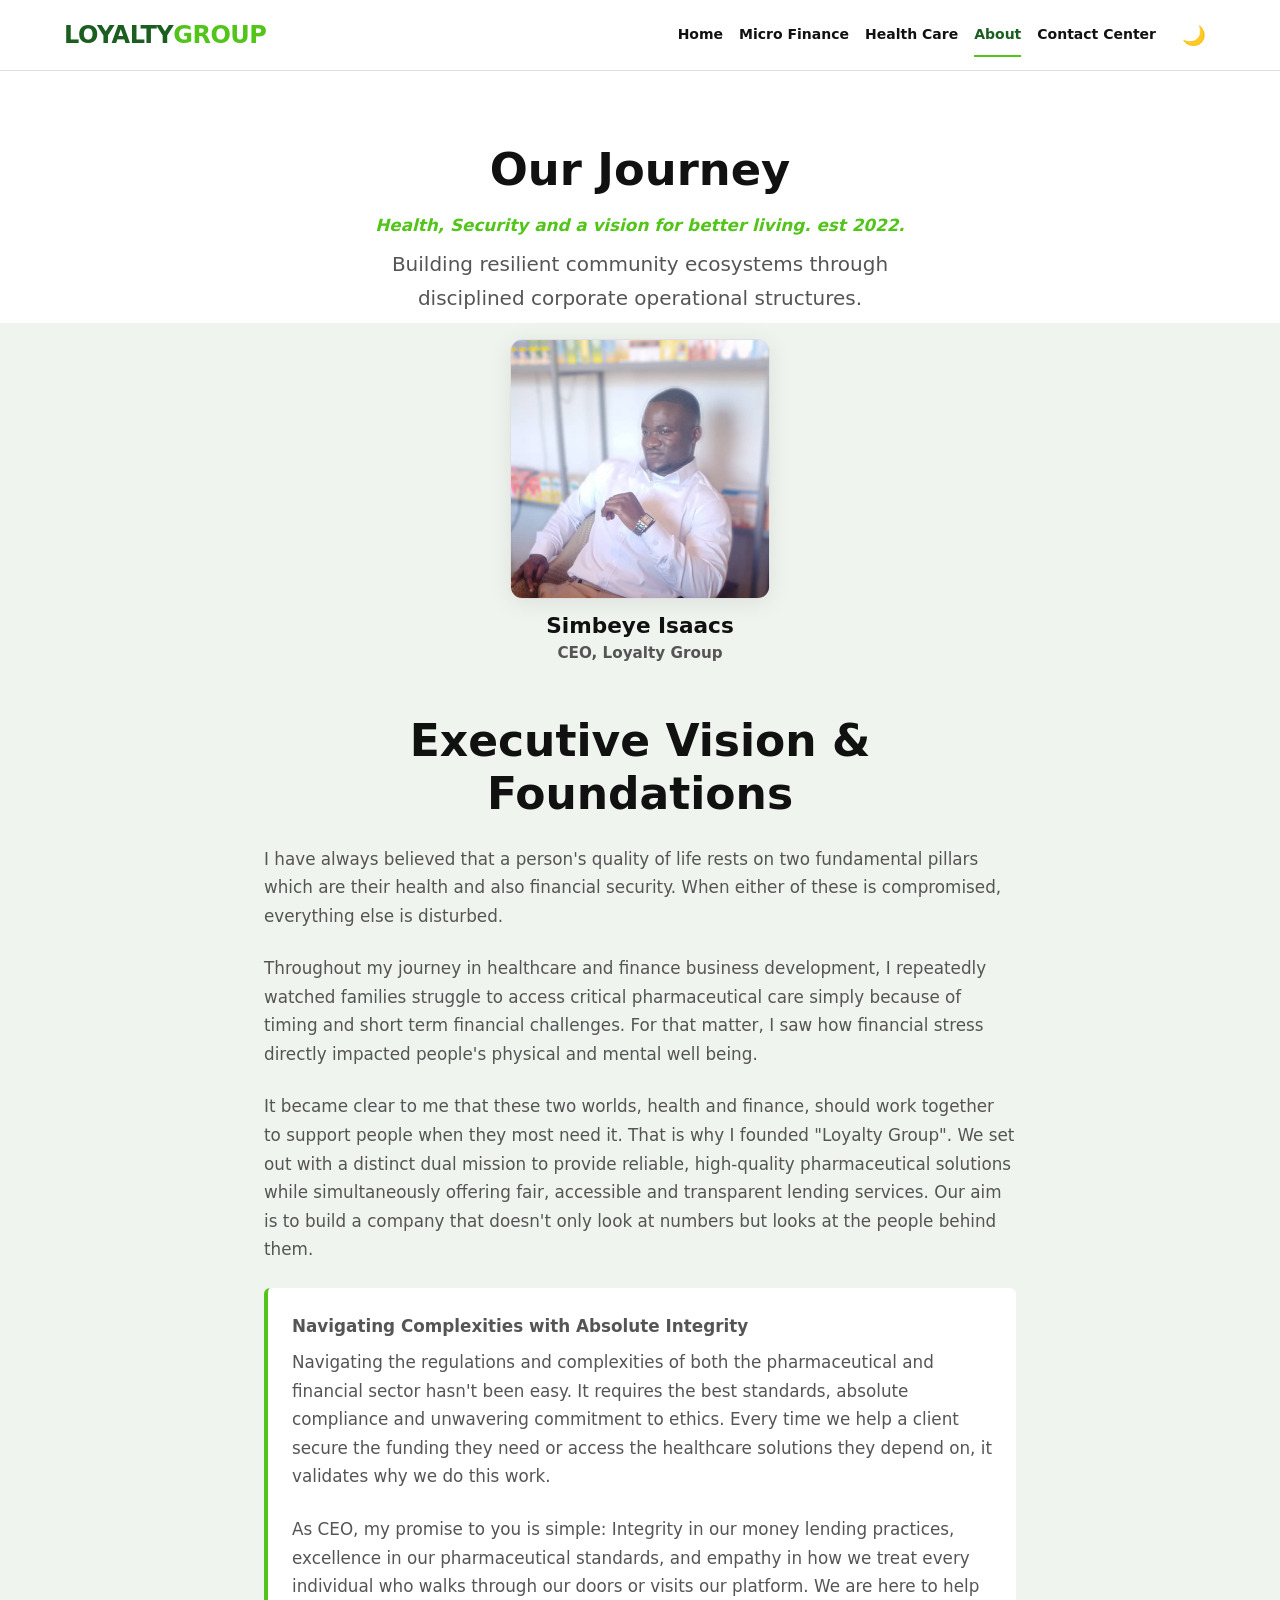
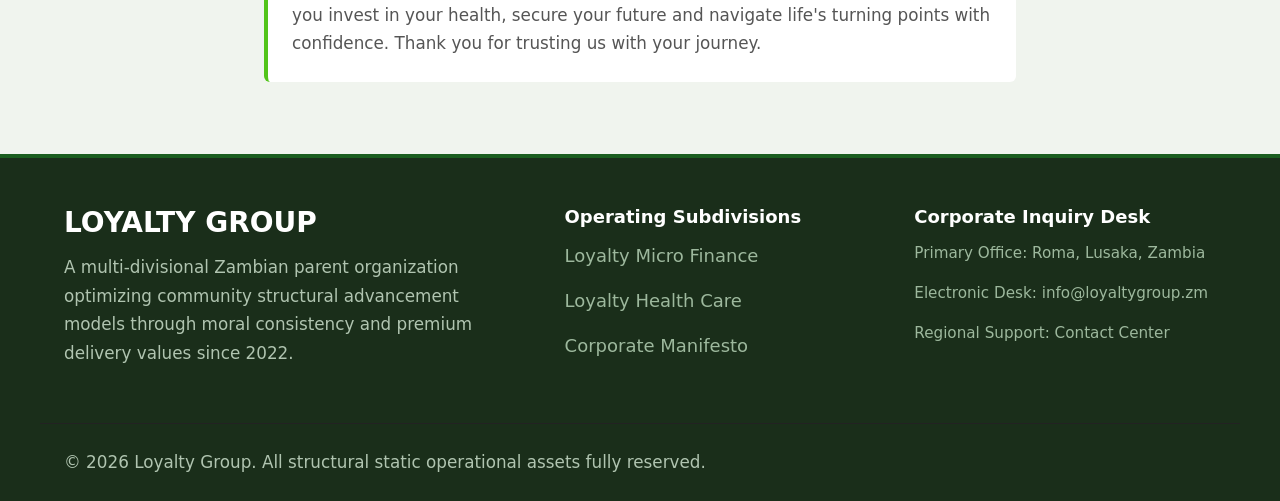
==== commit 4fb1fba8: "Minor edit to all page footers" ====
--- a/about.html
+++ b/about.html
@@ -107,7 +107,7 @@
         <ul class="footer-contact-info">
           <li>Primary Office: Roma, Lusaka, Zambia</li>
           <li>Electronic Desk: info@loyaltygroup.zm</li>
-          <li>Regional Support: Contact Center Portal</li>
+          <li>Regional Support: Contact Center</li>
         </ul>
       </div>
     </div>
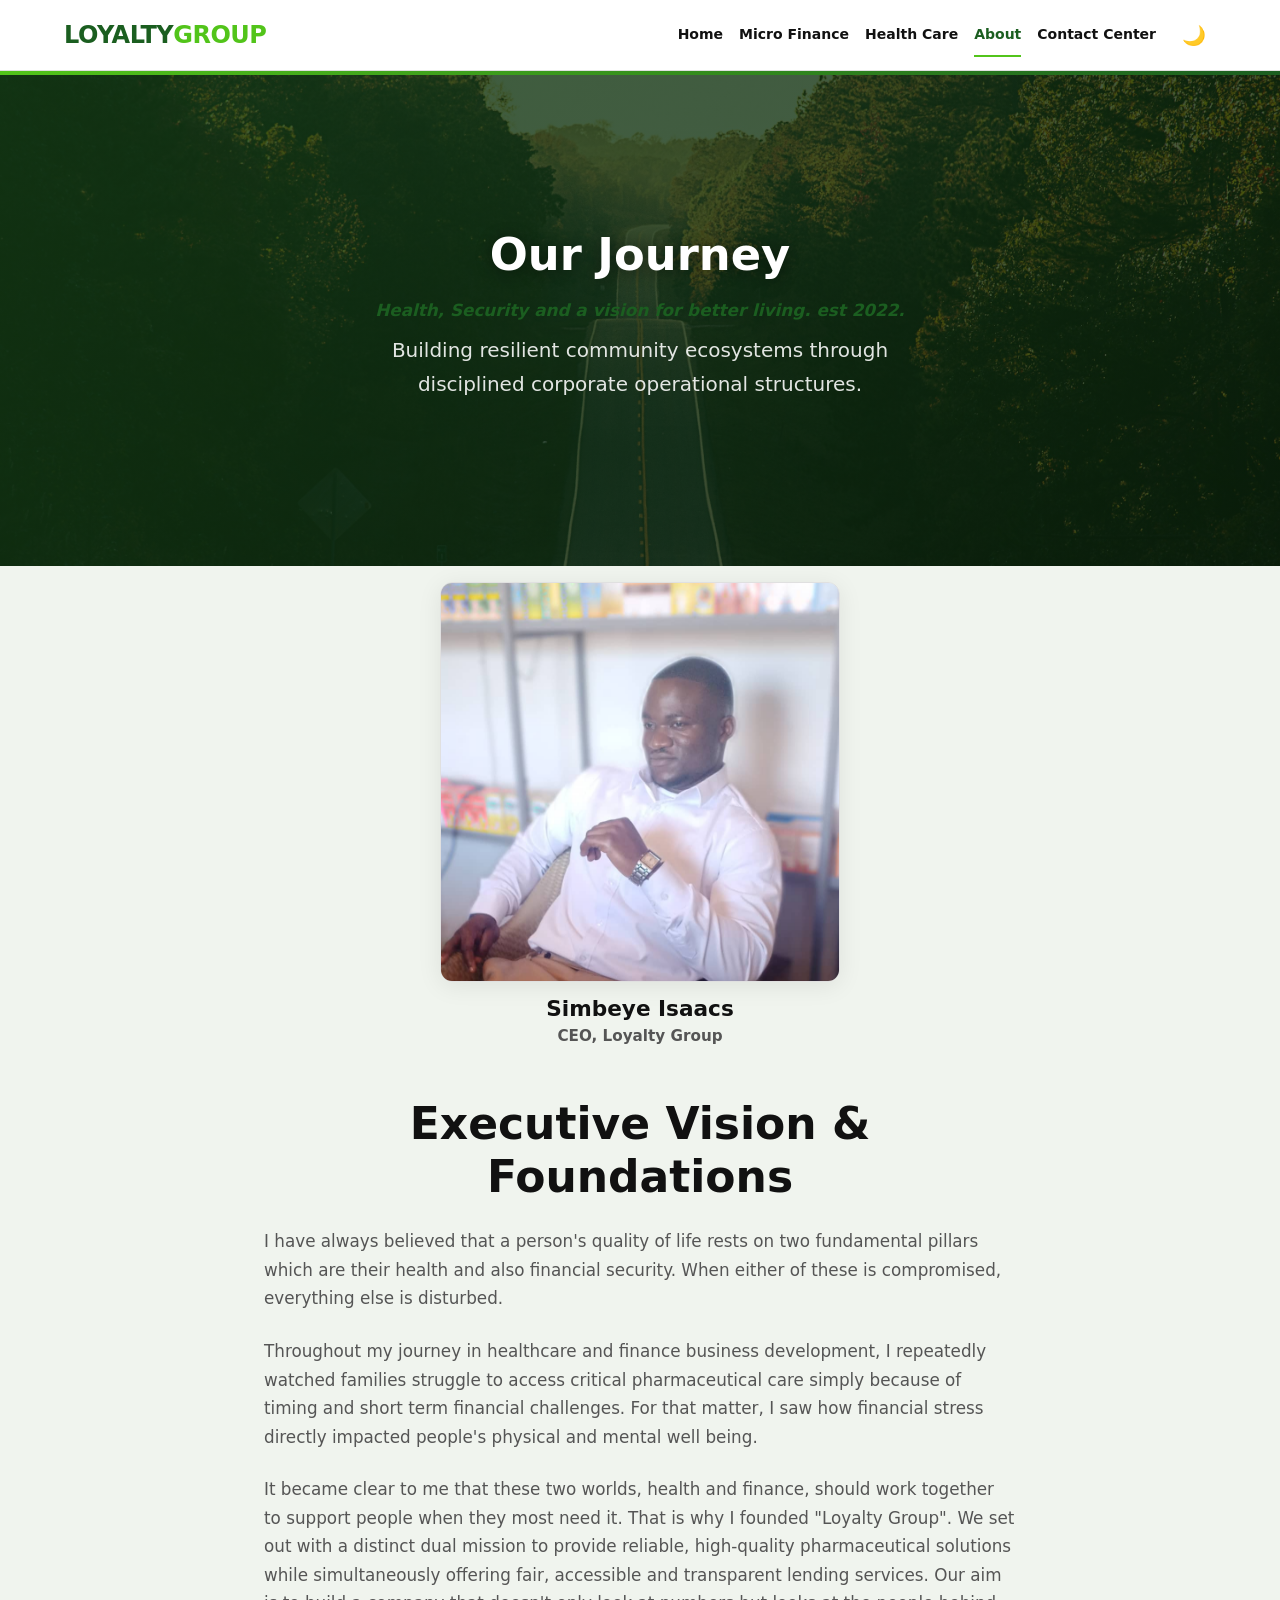
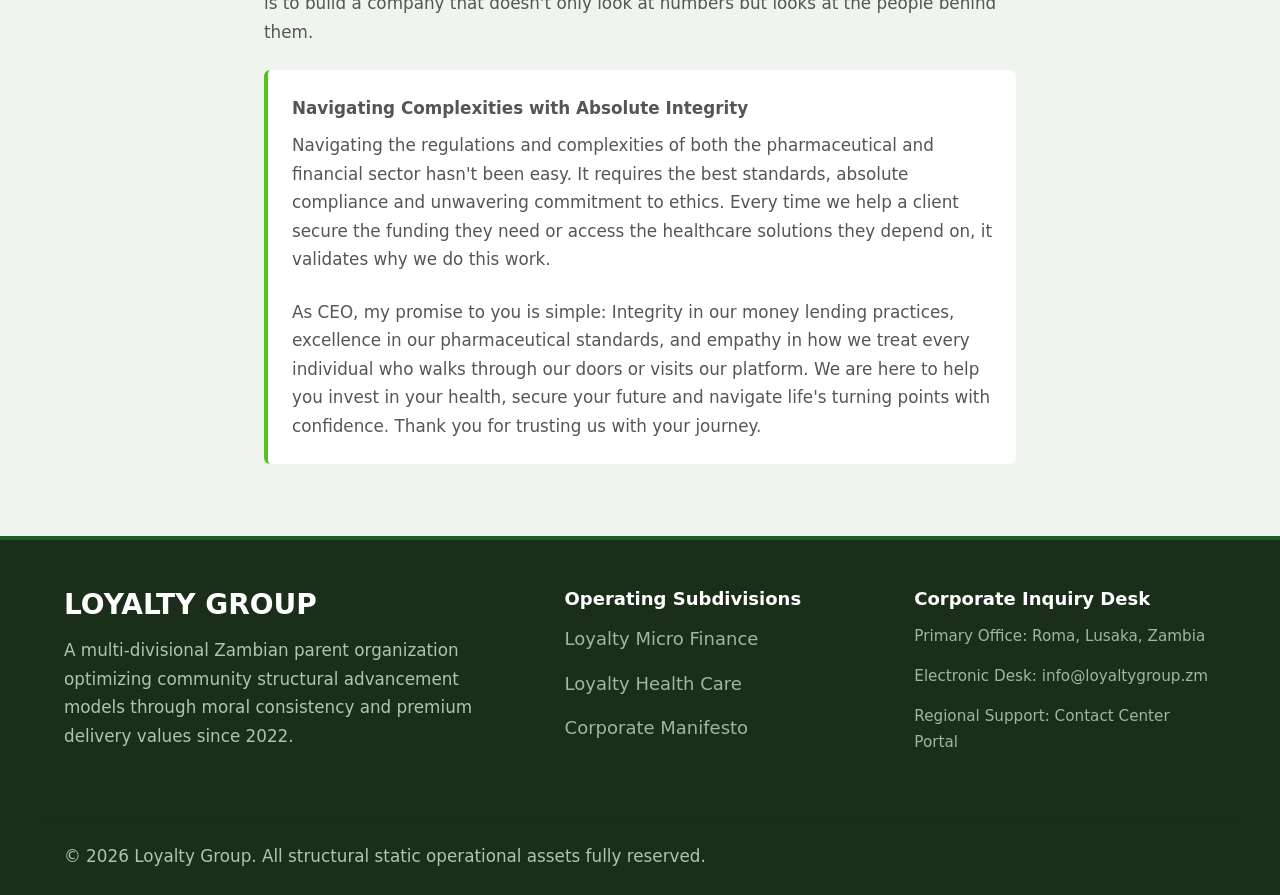
==== commit 53dd025e: "Refinement to pages images" ====
--- a/about.html
+++ b/about.html
@@ -40,11 +40,24 @@
   <main>
 
     <!-- Page hero title -->
-    <section class="about-hero text-center" style="padding: var(--space-xl) 0;">
-      <div class="container">
-        <h1 class="section-title">Our Journey</h1>
-        <p style="font-style:italic;font-weight:600;color:var(--color-primary);margin-bottom:var(--space-xs);">Health, Security and a vision for better living. est 2022.</p>
-        <p class="max-w-600" style="margin:0 auto;font-size:clamp(1rem,2.5vw,1.25rem);">Building resilient community ecosystems through disciplined corporate operational structures.</p>
+    <section class="about-hero text-center" style="
+      position: relative;
+      background-image: url('assests/images/Journey.jpg');
+      background-size: cover;
+      background-position: center 40%;
+      background-repeat: no-repeat;
+      min-height: 55vh;
+      display: flex;
+      align-items: center;
+      overflow: hidden;
+      padding: 0;
+    ">
+      <div style="position:absolute;inset:0;background:linear-gradient(135deg,rgba(20,60,20,0.82) 0%,rgba(10,35,10,0.74) 100%);z-index:0;" aria-hidden="true"></div>
+      <div style="position:absolute;top:0;left:0;right:0;height:4px;background:linear-gradient(90deg,var(--color-primary),var(--color-secondary));z-index:2;" aria-hidden="true"></div>
+      <div class="container" style="position:relative;z-index:1;padding:var(--space-xl) 0;">
+        <h1 class="section-title" style="color:#ffffff;text-shadow:0 2px 16px rgba(0,0,0,0.45);">Our Journey</h1>
+        <p style="font-style:italic;font-weight:600;color:var(--color-secondary);margin-bottom:var(--space-xs);">Health, Security and a vision for better living. est 2022.</p>
+        <p class="max-w-600" style="margin:0 auto;font-size:clamp(1rem,2.5vw,1.25rem);color:rgba(255,255,255,0.88);">Building resilient community ecosystems through disciplined corporate operational structures.</p>
       </div>
     </section>
 
@@ -57,7 +70,7 @@
           <img
             src="assests/images/CEO image.jpg"
             alt="Isaac Loyalty Simbeye, Chief Executive Officer of Loyalty Group"
-            style="width:100%;max-width:260px;border-radius:var(--radius-md);box-shadow:var(--shadow-card);border:1px solid var(--color-border);aspect-ratio:1/1;object-fit:cover;"
+            style="width:100%;max-width:400px;border-radius:var(--radius-md);box-shadow:var(--shadow-card);border:1px solid var(--color-border);aspect-ratio:1/1;object-fit:cover;"
             loading="eager"
             fetchpriority="high"
             decoding="async"
@@ -107,7 +120,7 @@
         <ul class="footer-contact-info">
           <li>Primary Office: Roma, Lusaka, Zambia</li>
           <li>Electronic Desk: info@loyaltygroup.zm</li>
-          <li>Regional Support: Contact Center</li>
+          <li>Regional Support: Contact Center Portal</li>
         </ul>
       </div>
     </div>
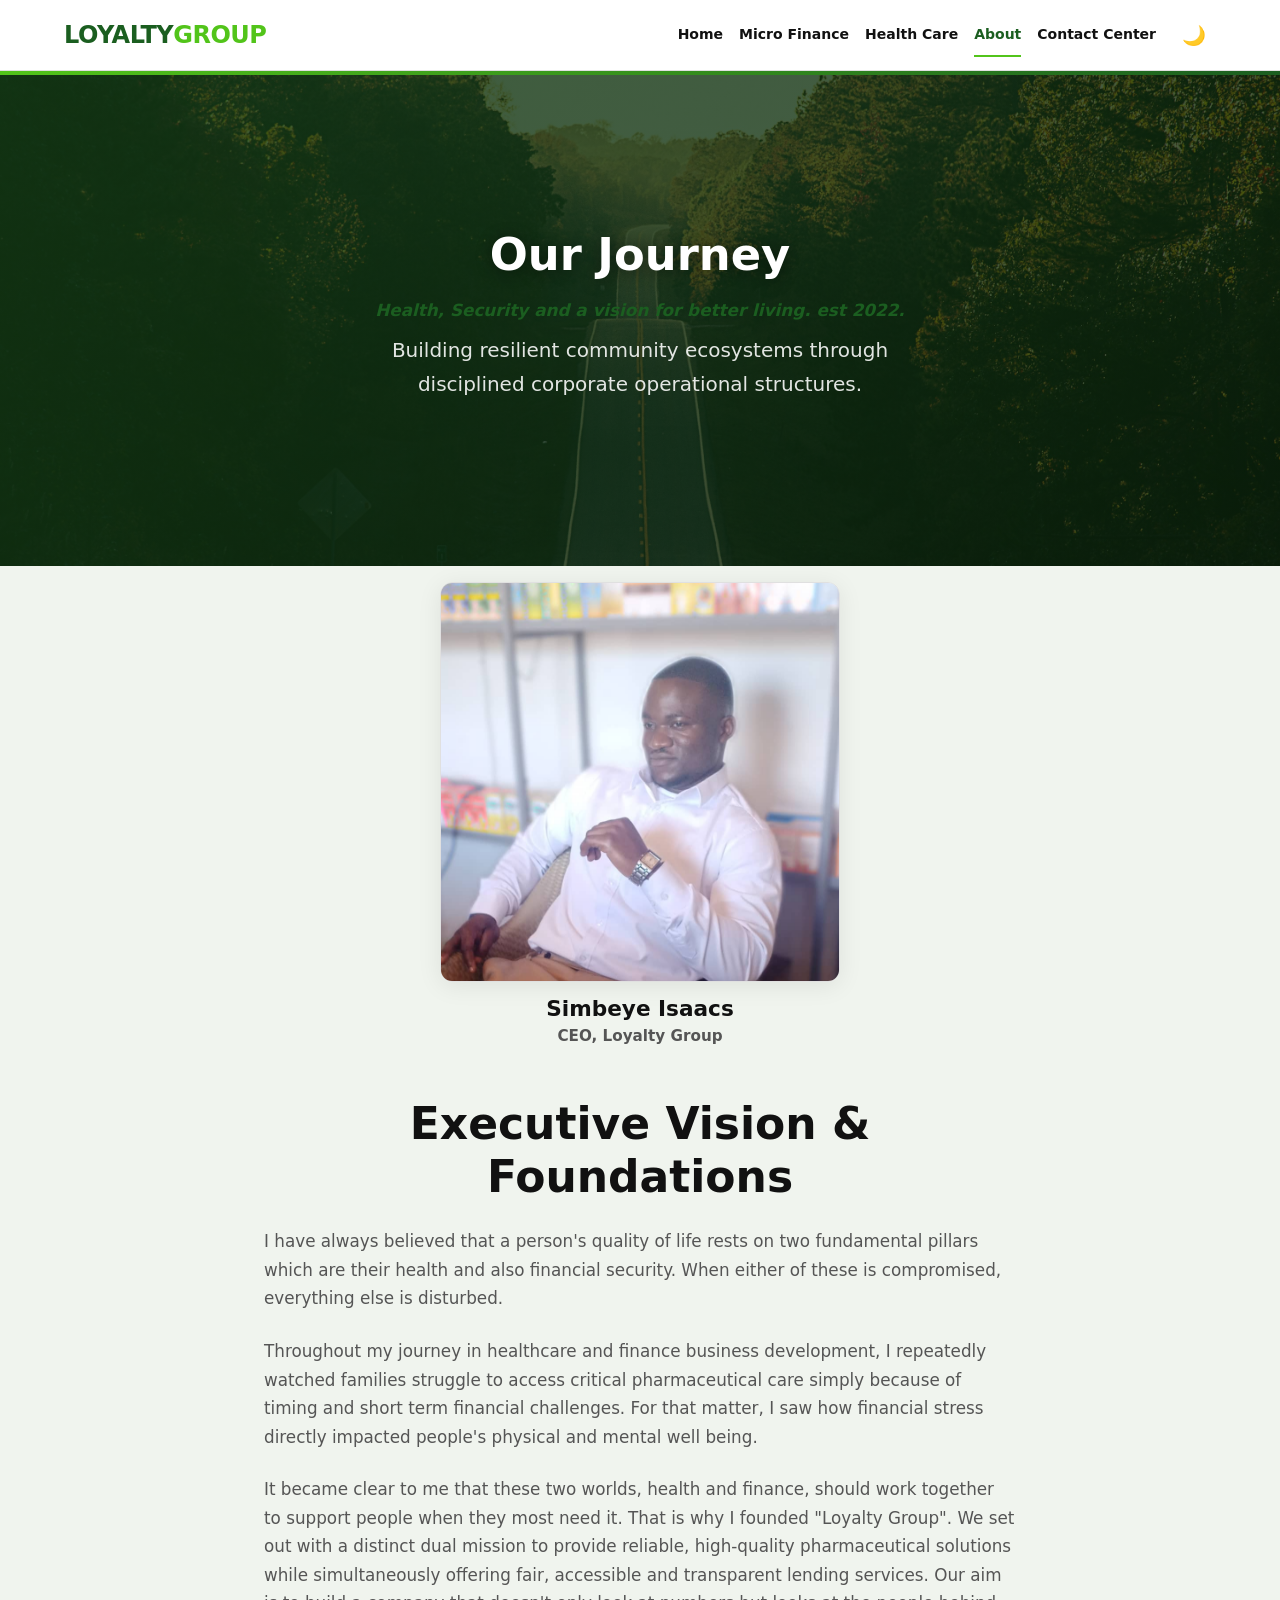
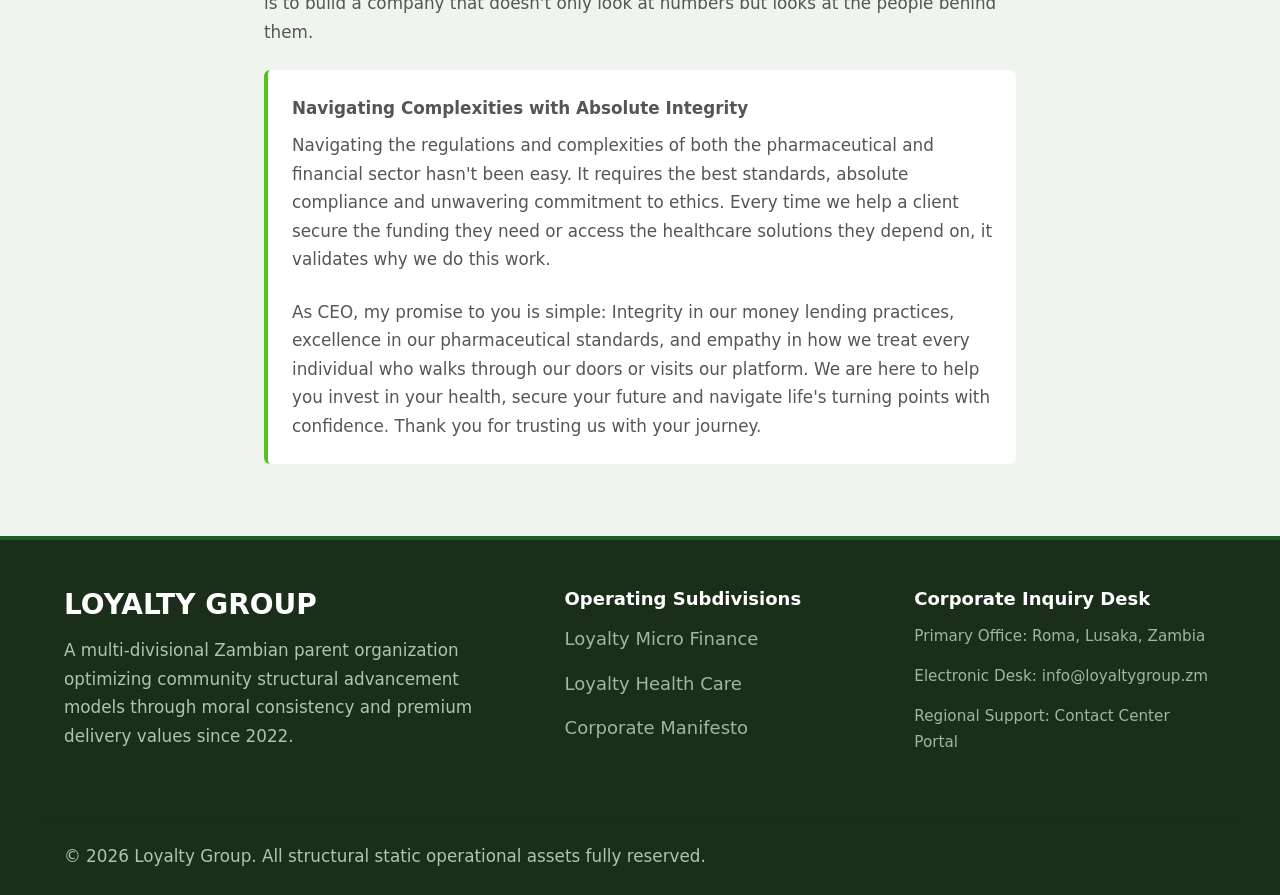
==== commit 1630db1a: "Major page loading speed optimization on all pages" ====
--- a/about.html
+++ b/about.html
@@ -8,6 +8,8 @@
   <meta name="keywords" content="Loyalty Group, Leadership, Corporate Mission, Ethical Investment, Zambia Logistics">
   <meta name="robots" content="index, follow">
   <meta name="theme-color" content="#1B5E20">
+  <link rel="dns-prefetch" href="//fonts.googleapis.com">
+  <link rel="preload" as="image" href="assests/images/Journey.jpg" fetchpriority="high">
   <link rel="canonical" href="https://yourdomain.com/about.html">
   <link rel="stylesheet" href="assests/css/style.css">
   <script>(function(){var t=localStorage.getItem('loyalty-theme');document.documentElement.setAttribute('data-theme',t==='dark'?'dark':'light');})();</script>
--- a/assests/css/style.css
+++ b/assests/css/style.css
@@ -1,8 +1,7 @@
 /* ==========================================================================
-   CSS DESIGN SYSTEM & VARIABLE DEFINITIONS
+   LOYALTY GROUP — DESIGN SYSTEM
    ========================================================================== */
 :root {
-  /* Color Palette */
   --color-primary: #52C41A;
   --color-secondary: #1B5E20;
   --color-background: #FFFFFF;
@@ -12,13 +11,11 @@
   --color-surface-alt: #F0F4EE;
   --color-border: #E0E0E0;
 
-  /* Gateway card variables — theme-aware */
   --color-gateway-card: rgba(255,255,255,0.97);
   --color-gateway-text: #111111;
   --color-gateway-muted: #555555;
   --color-gateway-italic: #1B5E20;
 
-  /* Typography */
   --font-stack: system-ui, -apple-system, "Segoe UI", Roboto, Helvetica, Arial, sans-serif;
   --font-size-base: clamp(0.95rem, 2.5vw, 1.125rem);
   --font-size-h1: clamp(1.75rem, 5.5vw, 3.75rem);
@@ -27,17 +24,14 @@
   --line-height-body: 1.7;
   --line-height-heading: 1.2;
 
-  /* Spacing — mobile-first tighter defaults */
   --space-xs: 0.5rem;
   --space-sm: 0.875rem;
   --space-md: 1.5rem;
   --space-lg: 3rem;
   --space-xl: 4.5rem;
 
-  /* Layout */
   --max-width-container: 1200px;
 
-  /* Transitions & Radii */
   --transition-base: 0.25s ease;
   --transition-slow: 0.45s ease;
   --radius-sm: 6px;
@@ -48,7 +42,7 @@
 }
 
 /* ==========================================================================
-   DARK MODE VARIABLE OVERRIDES
+   DARK MODE
    ========================================================================== */
 [data-theme="dark"] {
   --color-background: #121212;
@@ -57,27 +51,17 @@
   --color-surface: #1E1E1E;
   --color-surface-alt: #1A1A1A;
   --color-border: #333333;
-
-  /* Gateway cards — dark-appropriate */
-  --color-gateway-card: rgba(28, 38, 28, 0.97);
+  --color-gateway-card: rgba(28,38,28,0.97);
   --color-gateway-text: #F0F5F0;
   --color-gateway-muted: #B8C8B8;
   --color-gateway-italic: #52C41A;
 }
 
-/* Dark mode misc overrides */
 [data-theme="dark"] input[type="range"] { background: #333333; }
 [data-theme="dark"] .term-btn { background-color: #1E1E1E; color: #FFFFFF; }
 [data-theme="dark"] .term-btn.active { background-color: var(--color-secondary); }
-[data-theme="dark"] .site-header {
-  background-color: rgba(18,18,18,0.97) !important;
-  border-bottom-color: #2a2a2a !important;
-}
-[data-theme="dark"] .card {
-  background-color: #1E1E1E;
-  border-color: #2e2e2e;
-  color: var(--color-text);
-}
+[data-theme="dark"] .site-header { background-color: rgba(18,18,18,0.97) !important; border-bottom-color: #2a2a2a !important; }
+[data-theme="dark"] .card { background-color: #1E1E1E; border-color: #2e2e2e; color: var(--color-text); }
 [data-theme="dark"] .card h2,
 [data-theme="dark"] .card h3,
 [data-theme="dark"] .card h4 { color: var(--color-text); }
@@ -85,44 +69,21 @@
 [data-theme="dark"] [style*="background-color: var(--color-surface-alt)"],
 [data-theme="dark"] .leadership-section { background-color: #1a1a1a !important; }
 [data-theme="dark"] input,
-[data-theme="dark"] textarea {
-  background-color: #1E1E1E !important;
-  color: #FFFFFF !important;
-  border: 1px solid #444444 !important;
-}
+[data-theme="dark"] textarea { background-color: #1E1E1E !important; color: #FFFFFF !important; border: 1px solid #444444 !important; }
 [data-theme="dark"] .division-card,
-[data-theme="dark"] .term-btn {
-  background-color: #1E1E1E !important;
-  color: #FFFFFF !important;
-  border-color: #333333 !important;
-}
-[data-theme="dark"] body {
-  background-color: var(--color-background);
-  color: var(--color-text);
-}
-
-/* ==========================================================================
-   GATEWAY CARD DARK MODE — explicit text colour overrides
-   The h2/p inside .gateway-card must ALWAYS use the themed variables,
-   never the generic h2/p rules, so they remain visible on dark backgrounds.
-   ========================================================================== */
-.gateway-card {
-  /* background set via variable — dark mode overrides the variable above */
-  background: var(--color-gateway-card) !important;
-}
-.gateway-card h2 {
-  color: var(--color-gateway-text) !important;
-}
-.gateway-card .gateway-content > p {
-  color: var(--color-gateway-muted) !important;
-}
-/* The italic taglines use inline colour styles — override for dark mode */
-[data-theme="dark"] .gateway-card .gateway-content p[style*="color: var(--color-secondary)"] {
-  color: var(--color-primary) !important;
-}
-[data-theme="dark"] .gateway-card .gateway-content p[style*="color: var(--color-primary)"] {
-  color: var(--color-primary) !important;
-}
+[data-theme="dark"] .term-btn { background-color: #1E1E1E !important; color: #FFFFFF !important; border-color: #333333 !important; }
+[data-theme="dark"] body { background-color: var(--color-background); color: var(--color-text); }
+
+/* ==========================================================================
+   GATEWAY CARDS — THEME-AWARE
+   ========================================================================== */
+.gateway-card { background: var(--color-gateway-card) !important; }
+.gateway-card h2 { color: var(--color-gateway-text) !important; }
+.gateway-card .gateway-content > p { color: var(--color-gateway-muted) !important; }
+
+[data-theme="dark"] .gateway-card .gateway-content p[style*="color: var(--color-secondary)"],
+[data-theme="dark"] .gateway-card .gateway-content p[style*="color: var(--color-primary)"] { color: var(--color-primary) !important; }
+
 .gateway-badge {
   display: inline-block;
   padding: 0.25rem 0.75rem;
@@ -133,31 +94,15 @@
   border-radius: 50px;
   margin-bottom: var(--space-sm);
 }
-.finance .gateway-badge {
-  background-color: rgba(82,196,26,0.15);
-  color: #3b8e12;
-}
-[data-theme="dark"] .finance .gateway-badge {
-  background-color: rgba(82,196,26,0.2);
-  color: var(--color-primary) !important;
-}
-.health .gateway-badge {
-  background-color: rgba(27,94,32,0.12);
-  color: var(--color-secondary);
-}
-[data-theme="dark"] .health .gateway-badge {
-  background-color: rgba(82,196,26,0.15);
-  color: var(--color-primary) !important;
-}
-
-/* ==========================================================================
-   GLOBAL RESET & BASE STYLES
-   ========================================================================== */
-*, *::before, *::after {
-  box-sizing: border-box;
-  margin: 0;
-  padding: 0;
-}
+.finance .gateway-badge { background-color: rgba(82,196,26,0.15); color: #3b8e12; }
+[data-theme="dark"] .finance .gateway-badge { background-color: rgba(82,196,26,0.2); color: var(--color-primary) !important; }
+.health .gateway-badge { background-color: rgba(27,94,32,0.12); color: var(--color-secondary); }
+[data-theme="dark"] .health .gateway-badge { background-color: rgba(82,196,26,0.15); color: var(--color-primary) !important; }
+
+/* ==========================================================================
+   RESET & BASE
+   ========================================================================== */
+*, *::before, *::after { box-sizing: border-box; margin: 0; padding: 0; }
 
 html {
   scroll-behavior: smooth;
@@ -168,7 +113,6 @@
   text-size-adjust: 100%;
 }
 
-/* Smooth theme colour transitions — layout props excluded for perf */
 body, .card, .site-header, .site-footer, .nav-menu, .gateway-card {
   transition: background-color 0.22s ease, border-color 0.22s ease, color 0.15s ease;
 }
@@ -207,19 +151,21 @@
 }
 p:last-child { margin-bottom: 0; }
 
-a {
-  color: var(--color-secondary);
-  text-decoration: none;
-  transition: color var(--transition-base);
-}
+a { color: var(--color-secondary); text-decoration: none; transition: color var(--transition-base); }
 a:hover { color: var(--color-primary); }
 
-/* Images — prevent layout shift, no bleed */
 img, picture {
   max-width: 100%;
   display: block;
   height: auto;
-  content-visibility: auto;
+}
+
+/* GPU-composited image rendering — smooth during scroll */
+img {
+  will-change: auto;
+  transform: translateZ(0);
+  backface-visibility: hidden;
+  -webkit-backface-visibility: hidden;
 }
 
 /* ==========================================================================
@@ -233,25 +179,13 @@
   padding-left: 1rem;
   padding-right: 1rem;
 }
-@media (min-width: 480px) {
-  .container { padding-left: 1.25rem; padding-right: 1.25rem; }
-}
-@media (min-width: 768px) {
-  .container { padding-left: var(--space-md); padding-right: var(--space-md); }
-}
-
-.section-padding {
-  padding-top: 2.25rem;
-  padding-bottom: 2.25rem;
-}
-@media (min-width: 768px) {
-  .section-padding { padding-top: var(--space-lg); padding-bottom: var(--space-lg); }
-}
-@media (min-width: 1024px) {
-  .section-padding { padding-top: var(--space-xl); padding-bottom: var(--space-xl); }
-}
-
-/* Generic card */
+@media (min-width: 480px) { .container { padding-left: 1.25rem; padding-right: 1.25rem; } }
+@media (min-width: 768px) { .container { padding-left: var(--space-md); padding-right: var(--space-md); } }
+
+.section-padding { padding-top: 2.25rem; padding-bottom: 2.25rem; }
+@media (min-width: 768px) { .section-padding { padding-top: var(--space-lg); padding-bottom: var(--space-lg); } }
+@media (min-width: 1024px) { .section-padding { padding-top: var(--space-xl); padding-bottom: var(--space-xl); } }
+
 .card {
   background-color: var(--color-background);
   border: 1px solid var(--color-border);
@@ -259,12 +193,10 @@
   padding: var(--space-md);
   box-shadow: var(--shadow-card);
   transition: transform var(--transition-base), box-shadow var(--transition-base);
-}
-@media (hover: hover) {
-  .card:hover { transform: translateY(-4px); box-shadow: var(--shadow-hover); }
-}
-
-/* Buttons — 44px min tap target */
+  contain: layout style;
+}
+@media (hover: hover) { .card:hover { transform: translateY(-4px); box-shadow: var(--shadow-hover); } }
+
 .btn {
   display: inline-flex;
   align-items: center;
@@ -289,27 +221,22 @@
 .btn-outline { background-color: transparent; border-color: var(--color-secondary); color: var(--color-secondary); }
 .btn-outline:hover { background-color: var(--color-secondary); color: #FFFFFF; }
 
-/* Grids — mobile-first single column, expand at breakpoints */
 .grid-2 { display: grid; grid-template-columns: 1fr; gap: 1.25rem; }
 .grid-3 { display: grid; grid-template-columns: 1fr; gap: 1.25rem; }
-@media (min-width: 580px) {
-  .grid-3 { grid-template-columns: repeat(2, 1fr); }
-}
+@media (min-width: 580px) { .grid-3 { grid-template-columns: repeat(2,1fr); } }
 @media (min-width: 768px) {
-  .grid-2 { grid-template-columns: repeat(2, 1fr); gap: var(--space-md); }
-  .grid-3 { grid-template-columns: repeat(3, 1fr); gap: var(--space-md); }
+  .grid-2 { grid-template-columns: repeat(2,1fr); gap: var(--space-md); }
+  .grid-3 { grid-template-columns: repeat(3,1fr); gap: var(--space-md); }
 }
 
 .grid-2-col { display: grid; grid-template-columns: 1fr; gap: var(--space-md); }
-@media (min-width: 768px) {
-  .grid-2-col { grid-template-columns: repeat(2, 1fr); }
-}
+@media (min-width: 768px) { .grid-2-col { grid-template-columns: repeat(2,1fr); } }
 
 .text-center { text-align: center; }
 .max-w-600 { max-width: 600px; margin-left: auto; margin-right: auto; }
 
 /* ==========================================================================
-   NAVIGATION BAR
+   NAVIGATION
    ========================================================================== */
 .site-header {
   position: sticky;
@@ -320,6 +247,8 @@
   -webkit-backdrop-filter: blur(10px);
   border-bottom: 1px solid var(--color-border);
   isolation: isolate;
+  contain: layout style;
+  will-change: transform;
 }
 
 .nav-container {
@@ -328,9 +257,7 @@
   justify-content: space-between;
   height: 58px;
 }
-@media (min-width: 768px) {
-  .nav-container { height: 70px; }
-}
+@media (min-width: 768px) { .nav-container { height: 70px; } }
 
 .brand-logo {
   font-size: 1.15rem;
@@ -338,7 +265,6 @@
   color: var(--color-secondary);
   letter-spacing: -0.5px;
   white-space: nowrap;
-  /* Minimum tap target */
   min-height: 44px;
   display: flex;
   align-items: center;
@@ -375,7 +301,7 @@
 .nav-link:hover, .nav-link.active { color: var(--color-secondary); }
 .nav-link:hover::after, .nav-link.active::after { width: 100%; }
 
-/* Hamburger toggle — always a real 44×44 tap target */
+/* Hamburger button */
 .nav-toggle {
   background: none;
   border: none;
@@ -384,11 +310,14 @@
   z-index: 1001;
   min-width: 44px;
   min-height: 44px;
-  display: none;   /* shown only on mobile via media query */
+  display: none;
   align-items: center;
   justify-content: center;
   -webkit-tap-highlight-color: transparent;
-}
+  margin-left: auto;
+  flex-shrink: 0;
+}
+
 .hamburger {
   display: block;
   position: relative;
@@ -407,14 +336,27 @@
 .hamburger::after { top: 7px; }
 
 /* ==========================================================================
-   MOBILE NAVIGATION — dropdown engine
+   MOBILE NAVIGATION
    ========================================================================== */
 @media (max-width: 767px) {
-  .nav-toggle { display: flex !important; }
+  .nav-toggle {
+    display: flex !important;
+    margin-left: auto;
+    margin-right: 0;
+    padding-right: 0;
+  }
+
+  #primaryNav {
+    position: absolute;
+    top: 58px;
+    left: 0;
+    width: 100%;
+    flex: none;
+  }
 
   .nav-menu {
     position: absolute;
-    top: 58px;   /* matches .nav-container height on mobile */
+    top: 58px;
     left: 0;
     width: 100%;
     max-height: 0;
@@ -462,33 +404,25 @@
     width: 100%;
   }
 
-  /* Hamburger → X */
+  /* Hamburger → X animation */
   .site-header.nav-open .hamburger { background-color: transparent; }
   .site-header.nav-open .hamburger::before { top: 0; transform: rotate(45deg); }
   .site-header.nav-open .hamburger::after  { top: 0; transform: rotate(-45deg); }
 }
 
-/* Tablet nav gap */
 @media (min-width: 768px) and (max-width: 992px) {
   .nav-menu { gap: 0.65rem; }
   .nav-link { font-size: 0.82rem; }
 }
 
 /* ==========================================================================
-   HOME PAGE — hub hero & gateway cards
-   ========================================================================== */
-.hub-hero {
-  padding: 1.25rem 0 2rem;
-}
-@media (min-width: 768px) {
-  .hub-hero { padding: var(--space-md) 0 var(--space-lg); }
-}
-
-/* Hero min-height: comfortable on mobile without being overwhelming */
+   HOME — HERO & GATEWAY CARDS
+   ========================================================================== */
+.hub-hero { padding: 1.25rem 0 2rem; }
+@media (min-width: 768px) { .hub-hero { padding: var(--space-md) 0 var(--space-lg); } }
+
 @media (max-width: 767px) {
-  section.hub-hero[style*="min-height"] {
-    min-height: calc(100dvh - 58px) !important;
-  }
+  section.hub-hero[style*="min-height"] { min-height: calc(100dvh - 58px) !important; }
 }
 
 .gateway-split {
@@ -497,12 +431,8 @@
   gap: 1rem;
   margin-top: 1.25rem;
 }
-@media (min-width: 680px) {
-  .gateway-split { grid-template-columns: repeat(2, 1fr); gap: 1.25rem; }
-}
-@media (min-width: 768px) {
-  .gateway-split { gap: var(--space-md); }
-}
+@media (min-width: 680px) { .gateway-split { grid-template-columns: repeat(2,1fr); gap: 1.25rem; } }
+@media (min-width: 768px) { .gateway-split { gap: var(--space-md); } }
 
 .gateway-card {
   position: relative;
@@ -512,13 +442,11 @@
   padding: 1.35rem 1.1rem 1.25rem;
   border-radius: var(--radius-lg);
   overflow: hidden;
-  /* background handled by override rule above — ensures dark mode works */
   border: 2px solid transparent;
   transition: transform var(--transition-slow), box-shadow var(--transition-slow), border-color var(--transition-slow);
-}
-@media (min-width: 768px) {
-  .gateway-card { padding: var(--space-lg) var(--space-md); }
-}
+  contain: layout style;
+}
+@media (min-width: 768px) { .gateway-card { padding: var(--space-lg) var(--space-md); } }
 
 .gateway-card.finance { border-bottom: 6px solid var(--color-primary); }
 .gateway-card.health  { border-bottom: 6px solid var(--color-secondary); }
@@ -530,8 +458,6 @@
 }
 
 .gateway-content { margin-bottom: var(--space-md); }
-
-/* Full-width CTA button inside cards on all screens */
 .gateway-card .btn { width: 100%; }
 
 .statement-box {
@@ -542,7 +468,7 @@
 }
 
 /* ==========================================================================
-   DIVISION PAGE — hero header
+   DIVISION PAGE HERO
    ========================================================================== */
 .division-hero-header {
   text-align: center;
@@ -550,9 +476,33 @@
   background-color: var(--color-surface);
   border-bottom: 1px solid var(--color-border);
   margin-bottom: 1.75rem;
+  min-height: 320px;
+  display: flex;
+  align-items: center;
 }
 @media (min-width: 768px) {
-  .division-hero-header { padding: var(--space-lg) 0; margin-bottom: var(--space-lg); }
+  .division-hero-header {
+    padding: var(--space-lg) 0;
+    margin-bottom: var(--space-lg);
+    min-height: 420px;
+  }
+}
+
+@media (max-width: 767px) {
+  .division-hero-header {
+    min-height: auto;
+    padding: 2.5rem 0;
+    height: auto;
+  }
+  .division-hero-header .container {
+    display: flex;
+    flex-direction: column;
+    align-items: center;
+    justify-content: center;
+    width: 100%;
+    padding-top: 0;
+    padding-bottom: 0;
+  }
 }
 
 .division-logo {
@@ -561,36 +511,34 @@
   width: 100%;
   margin: 0 auto var(--space-sm) auto;
   object-fit: contain;
-}
-@media (min-width: 768px) {
-  .division-logo { max-height: 95px; max-width: 260px; }
-}
-
-/* Image strips — responsive heights */
+  display: block;
+}
+@media (min-width: 768px) { .division-logo { max-height: 95px; max-width: 260px; } }
+
+/* Health page logo override — allow full image on all screen sizes */
+.division-hero-header .division-logo.health-logo {
+  max-height: 140px !important;
+  max-width: 280px !important;
+}
+@media (max-width: 767px) {
+  .division-hero-header .division-logo.health-logo {
+    max-height: 120px !important;
+    max-width: 240px !important;
+  }
+}
+
+/* Image strips */
 @media (max-width: 767px) {
   div[style*="max-height: 260px"],
-  div[style*="max-height: 280px"] {
-    max-height: 175px !important;
-  }
+  div[style*="max-height: 280px"] { max-height: 175px !important; }
   div[style*="max-height: 260px"] img,
-  div[style*="max-height: 280px"] img {
-    height: 175px !important;
-  }
+  div[style*="max-height: 280px"] img { height: 175px !important; }
   div[style*="max-height: 260px"] h2,
-  div[style*="max-height: 280px"] h2 {
-    font-size: clamp(1rem, 3.5vw, 1.4rem) !important;
-    margin-bottom: 0.25rem !important;
-  }
+  div[style*="max-height: 280px"] h2 { font-size: clamp(1rem,3.5vw,1.4rem) !important; margin-bottom: 0.25rem !important; }
   div[style*="max-height: 260px"] p,
-  div[style*="max-height: 280px"] p {
-    font-size: 0.82rem !important;
-    display: none;
-  }
-  /* Overlay padding tighter on mobile */
+  div[style*="max-height: 280px"] p { font-size: 0.82rem !important; display: none; }
   div[style*="max-height: 260px"] > div[style*="padding"],
-  div[style*="max-height: 280px"] > div[style*="padding"] {
-    padding: 0 1rem !important;
-  }
+  div[style*="max-height: 280px"] > div[style*="padding"] { padding: 0 1rem !important; }
 }
 
 /* ==========================================================================
@@ -603,28 +551,17 @@
   box-shadow: var(--shadow-card);
   margin-top: var(--space-lg);
 }
-@media (min-width: 768px) {
-  .estimator-container { padding: var(--space-lg); }
-}
-
-.estimator-grid {
-  display: grid;
-  grid-template-columns: 1fr;
-  gap: var(--space-lg);
-}
-@media (min-width: 992px) {
-  .estimator-grid { grid-template-columns: 1.2fr 0.8fr; }
-}
+@media (min-width: 768px) { .estimator-container { padding: var(--space-lg); } }
+
+.estimator-grid { display: grid; grid-template-columns: 1fr; gap: var(--space-lg); }
+@media (min-width: 992px) { .estimator-grid { grid-template-columns: 1.2fr 0.8fr; } }
 
 .estimator-inputs { display: flex; flex-direction: column; gap: var(--space-md); }
 
 .form-group { display: flex; flex-direction: column; gap: var(--space-xs); }
 .form-group label { font-weight: 600; font-size: 1rem; }
 
-.range-label-container {
-  display: flex; justify-content: space-between; align-items: center;
-  margin-bottom: var(--space-xs);
-}
+.range-label-container { display: flex; justify-content: space-between; align-items: center; margin-bottom: var(--space-xs); }
 
 .range-value-display {
   font-size: 1.2rem; font-weight: 700;
@@ -652,9 +589,7 @@
 }
 input[type="range"]::-webkit-slider-thumb:hover { transform: scale(1.15); }
 
-.term-toggle-container {
-  display: grid; grid-template-columns: repeat(4, 1fr); gap: var(--space-xs);
-}
+.term-toggle-container { display: grid; grid-template-columns: repeat(4,1fr); gap: var(--space-xs); }
 .term-btn {
   background-color: var(--color-background);
   border: 1px solid var(--color-border);
@@ -662,14 +597,10 @@
   border-radius: var(--radius-sm);
   font-weight: 600; cursor: pointer;
   transition: all var(--transition-base);
-  /* tap target */
   min-height: 44px;
   -webkit-tap-highlight-color: transparent;
 }
-.term-btn.active {
-  background-color: var(--color-secondary);
-  color: #FFFFFF; border-color: var(--color-secondary);
-}
+.term-btn.active { background-color: var(--color-secondary); color: #FFFFFF; border-color: var(--color-secondary); }
 
 .estimator-outputs {
   background-color: var(--color-background);
@@ -687,10 +618,7 @@
 .output-label { color: var(--color-text-muted); font-size: 0.95rem; }
 .output-val { font-weight: 700; font-size: 1.1rem; color: var(--color-text); }
 .output-val.highlight { font-size: 1.65rem; color: var(--color-secondary); }
-.illustrative-note {
-  font-size: 0.8rem; color: var(--color-text-muted);
-  line-height: 1.4; margin-top: var(--space-sm);
-}
+.illustrative-note { font-size: 0.8rem; color: var(--color-text-muted); line-height: 1.4; margin-top: var(--space-sm); }
 
 /* ==========================================================================
    ABOUT PAGE
@@ -702,12 +630,10 @@
   margin: 1.5rem 0;
   position: relative;
 }
-@media (min-width: 768px) {
-  .ceo-promise { padding: var(--space-lg) var(--space-md); margin: var(--space-lg) 0; }
-}
+@media (min-width: 768px) { .ceo-promise { padding: var(--space-lg) var(--space-md); margin: var(--space-lg) 0; } }
 
 .manifesto-quote {
-  font-size: clamp(1.1rem, 2.5vw, 1.45rem);
+  font-size: clamp(1.1rem,2.5vw,1.45rem);
   line-height: 1.6; font-weight: 600;
   color: var(--color-secondary);
   position: relative; z-index: 1;
@@ -725,21 +651,14 @@
   border: 1px solid var(--color-border);
   object-fit: cover; aspect-ratio: 4/3;
 }
-.manifesto-caption {
-  font-size: 0.9rem; color: var(--color-text-muted);
-  text-align: center; margin-top: var(--space-xs); font-style: italic;
-}
+.manifesto-caption { font-size: 0.9rem; color: var(--color-text-muted); text-align: center; margin-top: var(--space-xs); font-style: italic; }
 
 .timeline {
   position: relative; max-width: 800px;
   margin: 0 auto var(--space-lg) auto;
   padding: var(--space-md) 0;
 }
-.timeline::before {
-  content: ''; position: absolute;
-  top: 0; bottom: 0; left: 31px;
-  width: 2px; background-color: var(--color-border);
-}
+.timeline::before { content: ''; position: absolute; top: 0; bottom: 0; left: 31px; width: 2px; background-color: var(--color-border); }
 .timeline-item { position: relative; padding-left: 70px; margin-bottom: var(--space-md); }
 .timeline-dot {
   position: absolute; left: 20px; top: 4px;
@@ -754,7 +673,7 @@
 .leadership-section { padding-top: 1rem !important; }
 
 /* ==========================================================================
-   CONTACT FORM
+   CONTACT PAGE
    ========================================================================== */
 .contact-grid { display: grid; grid-template-columns: 1fr; gap: 1.5rem; }
 @media (min-width: 768px) { .contact-grid { gap: var(--space-lg); } }
@@ -766,23 +685,13 @@
   border: 1px solid var(--color-border); border-radius: var(--radius-sm);
   background-color: var(--color-background); color: var(--color-text);
   transition: border-color var(--transition-base), box-shadow var(--transition-base);
-  /* Ensure readable on iOS */
   -webkit-appearance: none;
 }
-.input-style:focus {
-  outline: none; border-color: var(--color-secondary);
-  box-shadow: 0 0 0 3px rgba(27,94,32,0.15);
-}
-.form-group.invalid .input-style {
-  border-color: #D32F2F;
-  box-shadow: 0 0 0 3px rgba(211,47,47,0.15);
-}
-.error-message {
-  color: #D32F2F; font-size: 0.85rem; margin-top: 4px;
-  font-weight: 500; display: flex; align-items: center; gap: 4px;
-}
+.input-style:focus { outline: none; border-color: var(--color-secondary); box-shadow: 0 0 0 3px rgba(27,94,32,0.15); }
+.form-group.invalid .input-style { border-color: #D32F2F; box-shadow: 0 0 0 3px rgba(211,47,47,0.15); }
+.error-message { color: #D32F2F; font-size: 0.85rem; margin-top: 4px; font-weight: 500; display: flex; align-items: center; gap: 4px; }
 .form-row { display: grid; grid-template-columns: 1fr; gap: var(--space-sm); }
-@media (min-width: 480px) { .form-row { grid-template-columns: repeat(2, 1fr); } }
+@media (min-width: 480px) { .form-row { grid-template-columns: repeat(2,1fr); } }
 
 /* ==========================================================================
    FOOTER
@@ -795,27 +704,21 @@
   margin-top: auto;
   border-top: 4px solid var(--color-secondary);
 }
-@media (min-width: 768px) {
-  .site-footer { padding-top: var(--space-lg); padding-bottom: var(--space-md); }
-}
+@media (min-width: 768px) { .site-footer { padding-top: var(--space-lg); padding-bottom: var(--space-md); } }
 [data-theme="dark"] .site-footer { background-color: #0e1f0e !important; }
 
 .site-footer h3, .site-footer h4 { color: #ffffff !important; }
 .site-footer p, .footer-description { color: #b0c4b0 !important; }
 .footer-links a, .footer-contact-info li { color: #9db89d !important; }
 .footer-links a:hover, .site-footer a:hover { color: var(--color-primary) !important; }
-[data-theme="dark"] .site-footer h3, [data-theme="dark"] .site-footer h4 { color: #ffffff !important; }
+[data-theme="dark"] .site-footer h3,
+[data-theme="dark"] .site-footer h4 { color: #ffffff !important; }
 [data-theme="dark"] .footer-description,
 [data-theme="dark"] .footer-links a,
 [data-theme="dark"] .footer-contact-info li { color: #9db89d !important; }
 
-.footer-grid {
-  display: grid; grid-template-columns: 1fr;
-  gap: 1.5rem; margin-bottom: 1.5rem;
-}
-@media (min-width: 768px) {
-  .footer-grid { grid-template-columns: 1.5fr 1fr 1fr; gap: var(--space-lg); margin-bottom: var(--space-lg); }
-}
+.footer-grid { display: grid; grid-template-columns: 1fr; gap: 1.5rem; margin-bottom: 1.5rem; }
+@media (min-width: 768px) { .footer-grid { grid-template-columns: 1.5fr 1fr 1fr; gap: var(--space-lg); margin-bottom: var(--space-lg); } }
 
 .footer-links { list-style: none; }
 .footer-links li { margin-bottom: var(--space-sm); }
@@ -845,17 +748,44 @@
 }
 
 /* ==========================================================================
-   PERFORMANCE — reduce paint cost of off-screen images
-   ========================================================================== */
-img[loading="lazy"] { content-visibility: auto; }
-
-/* Prevent overflow on hero sections */
-.hub-hero, .division-hero-header { overflow-x: hidden; }
-
-/* Section title utility */
-.section-title { font-size: clamp(1.65rem, 5vw, 2.8rem); }
-
-/* Eyebrow badge mobile — tighter spacing */
+   PERFORMANCE & RENDERING
+   ========================================================================== */
+
+/* Promote hero backgrounds to own compositor layer */
+.hub-hero, .division-hero-header {
+  overflow-x: hidden;
+  contain: layout style;
+  will-change: transform;
+  transform: translateZ(0);
+}
+section.section-padding { contain: layout style; }
+
+/* Lazy images: defer paint cost until near viewport */
+img[loading="lazy"] {
+  content-visibility: auto;
+  contain-intrinsic-size: auto 200px;
+}
+
+/* Critical images: always paint immediately, no shift */
+img[loading="eager"],
+img[fetchpriority="high"] {
+  content-visibility: visible;
+  will-change: auto;
+}
+
+/* GPU-composited scroll on iOS */
+* { -webkit-overflow-scrolling: touch; }
+
+/* Animate-ready elements — pre-promote GPU layers */
+.gateway-card,
+.card {
+  transform: translateZ(0);
+  backface-visibility: hidden;
+  -webkit-backface-visibility: hidden;
+}
+
+.section-title { font-size: clamp(1.65rem,5vw,2.8rem); }
+
 @media (max-width: 480px) {
   span[style*="letter-spacing: 2px"] {
     font-size: 0.68rem !important;
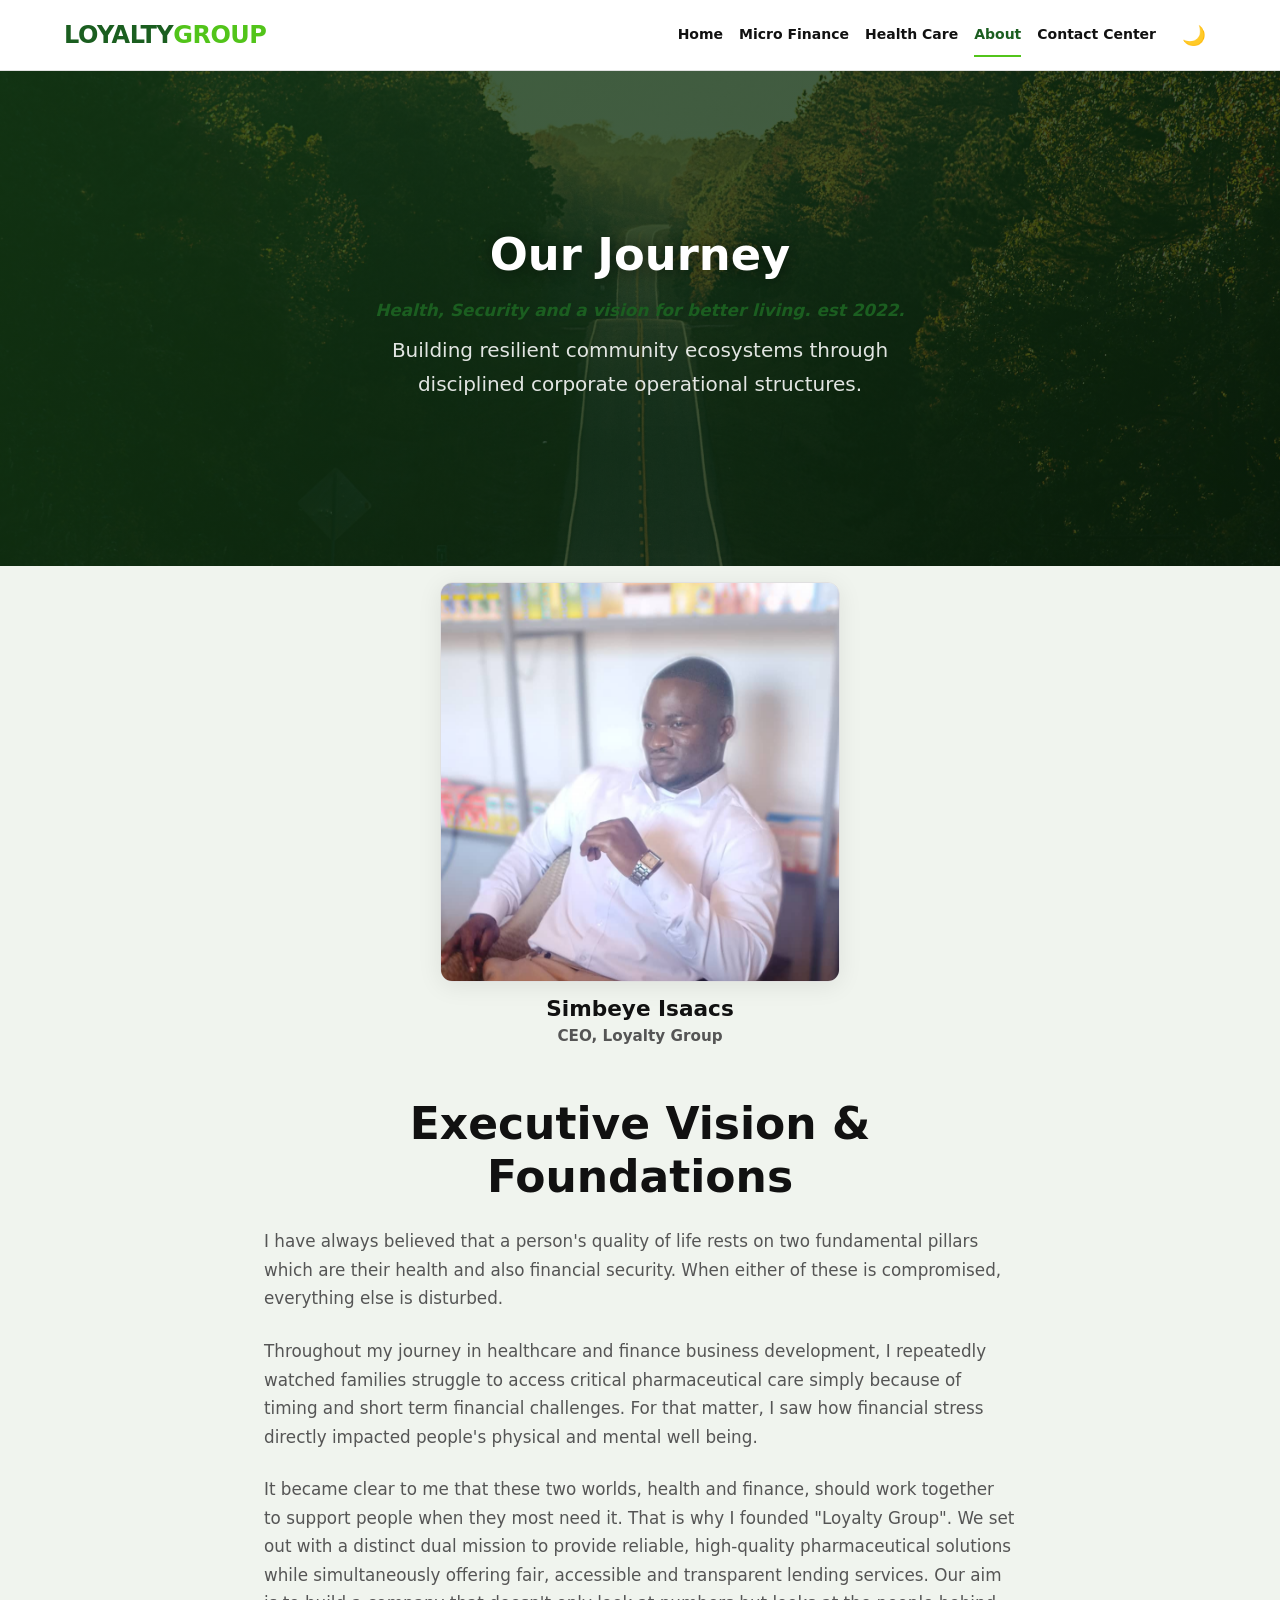
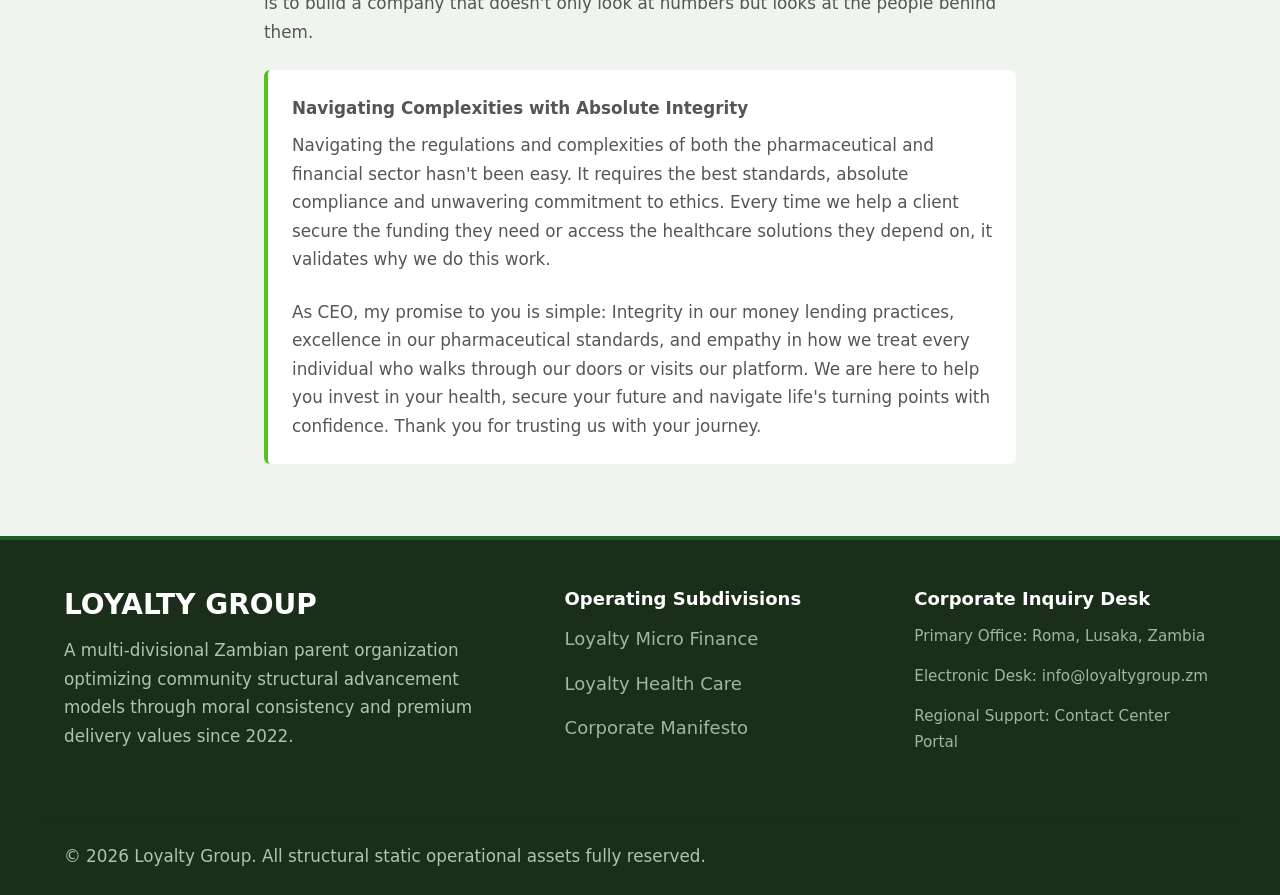
==== commit 725f0554: "All pages loading speed refinement" ====
--- a/about.html
+++ b/about.html
@@ -9,9 +9,9 @@
   <meta name="robots" content="index, follow">
   <meta name="theme-color" content="#1B5E20">
   <link rel="dns-prefetch" href="//fonts.googleapis.com">
-  <link rel="preload" as="image" href="assests/images/Journey.jpg" fetchpriority="high">
+  <link rel="preload" as="image" href="assets/images/Journey.jpg" fetchpriority="high">
   <link rel="canonical" href="https://yourdomain.com/about.html">
-  <link rel="stylesheet" href="assests/css/style.css">
+  <link rel="stylesheet" href="assets/css/style.css">
   <script>(function(){var t=localStorage.getItem('loyalty-theme');document.documentElement.setAttribute('data-theme',t==='dark'?'dark':'light');})();</script>
 </head>
 <body id="headerElement">
@@ -44,7 +44,7 @@
     <!-- Page hero title -->
     <section class="about-hero text-center" style="
       position: relative;
-      background-image: url('assests/images/Journey.jpg');
+      background-image: url('assets/images/Journey.jpg');
       background-size: cover;
       background-position: center 40%;
       background-repeat: no-repeat;
@@ -55,7 +55,6 @@
       padding: 0;
     ">
       <div style="position:absolute;inset:0;background:linear-gradient(135deg,rgba(20,60,20,0.82) 0%,rgba(10,35,10,0.74) 100%);z-index:0;" aria-hidden="true"></div>
-      <div style="position:absolute;top:0;left:0;right:0;height:4px;background:linear-gradient(90deg,var(--color-primary),var(--color-secondary));z-index:2;" aria-hidden="true"></div>
       <div class="container" style="position:relative;z-index:1;padding:var(--space-xl) 0;">
         <h1 class="section-title" style="color:#ffffff;text-shadow:0 2px 16px rgba(0,0,0,0.45);">Our Journey</h1>
         <p style="font-style:italic;font-weight:600;color:var(--color-secondary);margin-bottom:var(--space-xs);">Health, Security and a vision for better living. est 2022.</p>
@@ -70,7 +69,7 @@
         <!-- CEO portrait block — centred, sits above the text -->
         <div style="display:flex;flex-direction:column;align-items:center;text-align:center;margin-bottom:var(--space-lg);">
           <img
-            src="assests/images/CEO image.jpg"
+            src="assets/images/CEO.jpg"
             alt="Isaac Loyalty Simbeye, Chief Executive Officer of Loyalty Group"
             style="width:100%;max-width:400px;border-radius:var(--radius-md);box-shadow:var(--shadow-card);border:1px solid var(--color-border);aspect-ratio:1/1;object-fit:cover;"
             loading="eager"
@@ -131,6 +130,6 @@
     </div>
   </footer>
 
-  <script src="assests/js/main.js"></script>
+  <script src="assets/js/main.js"></script>
 </body>
 </html>
--- a/assets/css/style.css
+++ b/assets/css/style.css
@@ -0,0 +1,794 @@
+/* ==========================================================================
+   LOYALTY GROUP — DESIGN SYSTEM
+   ========================================================================== */
+:root {
+  --color-primary: #52C41A;
+  --color-secondary: #1B5E20;
+  --color-background: #FFFFFF;
+  --color-text: #111111;
+  --color-text-muted: #555555;
+  --color-surface: #F5F7F2;
+  --color-surface-alt: #F0F4EE;
+  --color-border: #E0E0E0;
+
+  --color-gateway-card: rgba(255,255,255,0.97);
+  --color-gateway-text: #111111;
+  --color-gateway-muted: #555555;
+  --color-gateway-italic: #1B5E20;
+
+  --font-stack: system-ui, -apple-system, "Segoe UI", Roboto, Helvetica, Arial, sans-serif;
+  --font-size-base: clamp(0.95rem, 2.5vw, 1.125rem);
+  --font-size-h1: clamp(1.75rem, 5.5vw, 3.75rem);
+  --font-size-h2: clamp(1.35rem, 4vw, 2.75rem);
+  --font-size-h3: clamp(1.1rem, 3vw, 1.75rem);
+  --line-height-body: 1.7;
+  --line-height-heading: 1.2;
+
+  --space-xs: 0.5rem;
+  --space-sm: 0.875rem;
+  --space-md: 1.5rem;
+  --space-lg: 3rem;
+  --space-xl: 4.5rem;
+
+  --max-width-container: 1200px;
+
+  --transition-base: 0.25s ease;
+  --transition-slow: 0.45s ease;
+  --radius-sm: 6px;
+  --radius-md: 12px;
+  --radius-lg: 20px;
+  --shadow-card: 0 4px 24px rgba(0,0,0,0.08);
+  --shadow-hover: 0 8px 40px rgba(0,0,0,0.14);
+}
+
+/* ==========================================================================
+   DARK MODE
+   ========================================================================== */
+[data-theme="dark"] {
+  --color-background: #121212;
+  --color-text: #F5F7F2;
+  --color-text-muted: #A8A8A8;
+  --color-surface: #1E1E1E;
+  --color-surface-alt: #1A1A1A;
+  --color-border: #333333;
+  --color-gateway-card: rgba(28,38,28,0.97);
+  --color-gateway-text: #F0F5F0;
+  --color-gateway-muted: #B8C8B8;
+  --color-gateway-italic: #52C41A;
+}
+
+[data-theme="dark"] input[type="range"] { background: #333333; }
+[data-theme="dark"] .term-btn { background-color: #1E1E1E; color: #FFFFFF; }
+[data-theme="dark"] .term-btn.active { background-color: var(--color-secondary); }
+[data-theme="dark"] .site-header { background-color: rgba(18,18,18,0.97) !important; border-bottom-color: #2a2a2a !important; }
+[data-theme="dark"] .card { background-color: #1E1E1E; border-color: #2e2e2e; color: var(--color-text); }
+[data-theme="dark"] .card h2,
+[data-theme="dark"] .card h3,
+[data-theme="dark"] .card h4 { color: var(--color-text); }
+[data-theme="dark"] .nav-menu { background-color: #1a1a1a; }
+[data-theme="dark"] [style*="background-color: var(--color-surface-alt)"],
+[data-theme="dark"] .leadership-section { background-color: #1a1a1a !important; }
+[data-theme="dark"] input,
+[data-theme="dark"] textarea { background-color: #1E1E1E !important; color: #FFFFFF !important; border: 1px solid #444444 !important; }
+[data-theme="dark"] .division-card,
+[data-theme="dark"] .term-btn { background-color: #1E1E1E !important; color: #FFFFFF !important; border-color: #333333 !important; }
+[data-theme="dark"] body { background-color: var(--color-background); color: var(--color-text); }
+
+/* ==========================================================================
+   GATEWAY CARDS — THEME-AWARE
+   ========================================================================== */
+.gateway-card { background: var(--color-gateway-card) !important; }
+.gateway-card h2 { color: var(--color-gateway-text) !important; }
+.gateway-card .gateway-content > p { color: var(--color-gateway-muted) !important; }
+
+[data-theme="dark"] .gateway-card .gateway-content p[style*="color: var(--color-secondary)"],
+[data-theme="dark"] .gateway-card .gateway-content p[style*="color: var(--color-primary)"] { color: var(--color-primary) !important; }
+
+.gateway-badge {
+  display: inline-block;
+  padding: 0.25rem 0.75rem;
+  font-size: 0.85rem;
+  font-weight: 600;
+  text-transform: uppercase;
+  letter-spacing: 1px;
+  border-radius: 50px;
+  margin-bottom: var(--space-sm);
+}
+.finance .gateway-badge { background-color: rgba(82,196,26,0.15); color: #3b8e12; }
+[data-theme="dark"] .finance .gateway-badge { background-color: rgba(82,196,26,0.2); color: var(--color-primary) !important; }
+.health .gateway-badge { background-color: rgba(27,94,32,0.12); color: var(--color-secondary); }
+[data-theme="dark"] .health .gateway-badge { background-color: rgba(82,196,26,0.15); color: var(--color-primary) !important; }
+
+/* ==========================================================================
+   RESET & BASE
+   ========================================================================== */
+*, *::before, *::after { box-sizing: border-box; margin: 0; padding: 0; }
+
+html {
+  scroll-behavior: smooth;
+  text-rendering: optimizeLegibility;
+  -webkit-font-smoothing: antialiased;
+  -moz-osx-font-smoothing: grayscale;
+  -webkit-text-size-adjust: 100%;
+  text-size-adjust: 100%;
+}
+
+body, .card, .site-header, .site-footer, .nav-menu, .gateway-card {
+  transition: background-color 0.22s ease, border-color 0.22s ease, color 0.15s ease;
+}
+
+* { font-family: var(--font-stack); }
+
+body {
+  min-height: 100vh;
+  min-height: 100dvh;
+  display: flex;
+  flex-direction: column;
+  overflow-x: hidden;
+  background-color: var(--color-background);
+  color: var(--color-text);
+  font-size: var(--font-size-base);
+  line-height: var(--line-height-body);
+}
+
+main { flex: 1 0 auto; }
+
+h1, h2, h3, h4 {
+  line-height: var(--line-height-heading);
+  font-weight: 700;
+  color: var(--color-text);
+  margin-bottom: var(--space-sm);
+}
+h1 { font-size: var(--font-size-h1); }
+h2 { font-size: var(--font-size-h2); }
+h3 { font-size: var(--font-size-h3); }
+
+p {
+  margin-bottom: var(--space-md);
+  color: var(--color-text-muted);
+  font-size: clamp(0.92rem, 2.2vw, 1.05rem);
+  line-height: 1.7;
+}
+p:last-child { margin-bottom: 0; }
+
+a { color: var(--color-secondary); text-decoration: none; transition: color var(--transition-base); }
+a:hover { color: var(--color-primary); }
+
+img, picture {
+  max-width: 100%;
+  display: block;
+  height: auto;
+}
+
+/* GPU-composited image rendering — smooth during scroll */
+img {
+  will-change: auto;
+  transform: translateZ(0);
+  backface-visibility: hidden;
+  -webkit-backface-visibility: hidden;
+}
+
+/* ==========================================================================
+   LAYOUT UTILITIES
+   ========================================================================== */
+.container {
+  width: 100%;
+  max-width: var(--max-width-container);
+  margin-left: auto;
+  margin-right: auto;
+  padding-left: 1rem;
+  padding-right: 1rem;
+}
+@media (min-width: 480px) { .container { padding-left: 1.25rem; padding-right: 1.25rem; } }
+@media (min-width: 768px) { .container { padding-left: var(--space-md); padding-right: var(--space-md); } }
+
+.section-padding { padding-top: 2.25rem; padding-bottom: 2.25rem; }
+@media (min-width: 768px) { .section-padding { padding-top: var(--space-lg); padding-bottom: var(--space-lg); } }
+@media (min-width: 1024px) { .section-padding { padding-top: var(--space-xl); padding-bottom: var(--space-xl); } }
+
+.card {
+  background-color: var(--color-background);
+  border: 1px solid var(--color-border);
+  border-radius: var(--radius-md);
+  padding: var(--space-md);
+  box-shadow: var(--shadow-card);
+  transition: transform var(--transition-base), box-shadow var(--transition-base);
+  contain: layout style;
+}
+@media (hover: hover) { .card:hover { transform: translateY(-4px); box-shadow: var(--shadow-hover); } }
+
+.btn {
+  display: inline-flex;
+  align-items: center;
+  justify-content: center;
+  min-height: 48px;
+  padding: 0.8rem 1.5rem;
+  font-size: 0.95rem;
+  font-weight: 600;
+  border-radius: var(--radius-sm);
+  border: 2px solid transparent;
+  cursor: pointer;
+  transition: background-color var(--transition-base), border-color var(--transition-base), color var(--transition-base);
+  text-align: center;
+  white-space: nowrap;
+  touch-action: manipulation;
+  -webkit-tap-highlight-color: transparent;
+}
+.btn-primary { background-color: var(--color-primary); color: #FFFFFF; }
+.btn-primary:hover { background-color: #41A314; color: #FFFFFF; }
+.btn-secondary { background-color: var(--color-secondary); color: #FFFFFF; }
+.btn-secondary:hover { background-color: #134517; color: #FFFFFF; }
+.btn-outline { background-color: transparent; border-color: var(--color-secondary); color: var(--color-secondary); }
+.btn-outline:hover { background-color: var(--color-secondary); color: #FFFFFF; }
+
+.grid-2 { display: grid; grid-template-columns: 1fr; gap: 1.25rem; }
+.grid-3 { display: grid; grid-template-columns: 1fr; gap: 1.25rem; }
+@media (min-width: 580px) { .grid-3 { grid-template-columns: repeat(2,1fr); } }
+@media (min-width: 768px) {
+  .grid-2 { grid-template-columns: repeat(2,1fr); gap: var(--space-md); }
+  .grid-3 { grid-template-columns: repeat(3,1fr); gap: var(--space-md); }
+}
+
+.grid-2-col { display: grid; grid-template-columns: 1fr; gap: var(--space-md); }
+@media (min-width: 768px) { .grid-2-col { grid-template-columns: repeat(2,1fr); } }
+
+.text-center { text-align: center; }
+.max-w-600 { max-width: 600px; margin-left: auto; margin-right: auto; }
+
+/* ==========================================================================
+   NAVIGATION
+   ========================================================================== */
+.site-header {
+  position: sticky;
+  top: 0;
+  z-index: 1000;
+  background-color: rgba(255,255,255,0.97);
+  backdrop-filter: blur(10px);
+  -webkit-backdrop-filter: blur(10px);
+  border-bottom: 1px solid var(--color-border);
+  isolation: isolate;
+  contain: layout style;
+  will-change: transform;
+}
+
+.nav-container {
+  display: flex;
+  align-items: center;
+  justify-content: space-between;
+  height: 58px;
+}
+@media (min-width: 768px) { .nav-container { height: 70px; } }
+
+.brand-logo {
+  font-size: 1.15rem;
+  font-weight: 800;
+  color: var(--color-secondary);
+  letter-spacing: -0.5px;
+  white-space: nowrap;
+  min-height: 44px;
+  display: flex;
+  align-items: center;
+}
+@media (min-width: 480px) { .brand-logo { font-size: 1.3rem; } }
+@media (min-width: 768px) { .brand-logo { font-size: 1.5rem; } }
+.brand-logo span { color: var(--color-primary); }
+
+.nav-menu {
+  display: flex;
+  align-items: center;
+  list-style: none;
+  gap: 1rem;
+}
+
+.nav-link {
+  font-weight: 600;
+  color: var(--color-text);
+  font-size: 0.875rem;
+  padding: var(--space-xs) 0;
+  position: relative;
+  min-height: 44px;
+  display: flex;
+  align-items: center;
+}
+.nav-link::after {
+  content: '';
+  position: absolute;
+  bottom: 0; left: 0;
+  width: 0; height: 2px;
+  background-color: var(--color-primary);
+  transition: width var(--transition-base);
+}
+.nav-link:hover, .nav-link.active { color: var(--color-secondary); }
+.nav-link:hover::after, .nav-link.active::after { width: 100%; }
+
+/* Hamburger button */
+.nav-toggle {
+  background: none;
+  border: none;
+  cursor: pointer;
+  padding: 11px;
+  z-index: 1001;
+  min-width: 44px;
+  min-height: 44px;
+  display: none;
+  align-items: center;
+  justify-content: center;
+  -webkit-tap-highlight-color: transparent;
+  margin-left: auto;
+  flex-shrink: 0;
+}
+
+.hamburger {
+  display: block;
+  position: relative;
+  width: 22px; height: 2px;
+  background-color: var(--color-text);
+  transition: background-color var(--transition-base);
+}
+.hamburger::before, .hamburger::after {
+  content: '';
+  position: absolute;
+  width: 22px; height: 2px;
+  background-color: var(--color-text);
+  transition: transform var(--transition-base), top var(--transition-base);
+}
+.hamburger::before { top: -7px; }
+.hamburger::after { top: 7px; }
+
+/* ==========================================================================
+   MOBILE NAVIGATION
+   ========================================================================== */
+@media (max-width: 767px) {
+  .nav-toggle {
+    display: flex !important;
+    margin-left: auto;
+    margin-right: 0;
+    padding-right: 0;
+  }
+
+  #primaryNav {
+    position: absolute;
+    top: 58px;
+    left: 0;
+    width: 100%;
+    flex: none;
+  }
+
+  .nav-menu {
+    position: absolute;
+    top: 58px;
+    left: 0;
+    width: 100%;
+    max-height: 0;
+    opacity: 0;
+    overflow: hidden;
+    visibility: hidden;
+    flex-direction: column;
+    align-items: stretch;
+    background-color: var(--color-background);
+    padding: 0 1rem;
+    border-bottom: 0 solid var(--color-border);
+    box-shadow: 0 8px 24px rgba(0,0,0,0.10);
+    transition:
+      max-height 0.38s ease,
+      opacity 0.25s ease,
+      padding 0.25s ease,
+      visibility 0.25s ease;
+    z-index: 999;
+    overscroll-behavior: contain;
+  }
+
+  .site-header.nav-open .nav-menu {
+    max-height: 440px;
+    opacity: 1;
+    visibility: visible;
+    padding: 0.75rem 1rem 1rem;
+    border-bottom-width: 1px;
+  }
+
+  .nav-menu li { width: 100%; text-align: center; }
+
+  .nav-menu li a.nav-link {
+    display: flex !important;
+    align-items: center;
+    justify-content: center;
+    padding: 0.75rem 0 !important;
+    font-size: 1rem !important;
+    font-weight: 600 !important;
+    min-height: 48px;
+  }
+
+  .nav-menu li button#themeToggle {
+    min-height: 48px;
+    font-size: 1.3rem !important;
+    width: 100%;
+  }
+
+  /* Hamburger → X animation */
+  .site-header.nav-open .hamburger { background-color: transparent; }
+  .site-header.nav-open .hamburger::before { top: 0; transform: rotate(45deg); }
+  .site-header.nav-open .hamburger::after  { top: 0; transform: rotate(-45deg); }
+}
+
+@media (min-width: 768px) and (max-width: 992px) {
+  .nav-menu { gap: 0.65rem; }
+  .nav-link { font-size: 0.82rem; }
+}
+
+/* ==========================================================================
+   HOME — HERO & GATEWAY CARDS
+   ========================================================================== */
+.hub-hero { padding: 1.25rem 0 2rem; }
+@media (min-width: 768px) { .hub-hero { padding: var(--space-md) 0 var(--space-lg); } }
+
+@media (max-width: 767px) {
+  section.hub-hero[style*="min-height"] { min-height: calc(100dvh - 58px) !important; }
+}
+
+.gateway-split {
+  display: grid;
+  grid-template-columns: 1fr;
+  gap: 1rem;
+  margin-top: 1.25rem;
+}
+@media (min-width: 680px) { .gateway-split { grid-template-columns: repeat(2,1fr); gap: 1.25rem; } }
+@media (min-width: 768px) { .gateway-split { gap: var(--space-md); } }
+
+.gateway-card {
+  position: relative;
+  display: flex;
+  flex-direction: column;
+  justify-content: space-between;
+  padding: 1.35rem 1.1rem 1.25rem;
+  border-radius: var(--radius-lg);
+  overflow: hidden;
+  border: 2px solid transparent;
+  transition: transform var(--transition-slow), box-shadow var(--transition-slow), border-color var(--transition-slow);
+  contain: layout style;
+}
+@media (min-width: 768px) { .gateway-card { padding: var(--space-lg) var(--space-md); } }
+
+.gateway-card.finance { border-bottom: 6px solid var(--color-primary); }
+.gateway-card.health  { border-bottom: 6px solid var(--color-secondary); }
+
+@media (hover: hover) {
+  .gateway-card:hover { transform: translateY(-6px); box-shadow: var(--shadow-hover); }
+  .gateway-card.finance:hover { border-color: var(--color-primary); }
+  .gateway-card.health:hover  { border-color: var(--color-secondary); }
+}
+
+.gateway-content { margin-bottom: var(--space-md); }
+.gateway-card .btn { width: 100%; }
+
+.statement-box {
+  background-color: var(--color-surface);
+  border-left: 4px solid var(--color-secondary);
+  padding: var(--space-md);
+  border-radius: 0 var(--radius-md) var(--radius-md) 0;
+}
+
+/* ==========================================================================
+   DIVISION PAGE HERO
+   ========================================================================== */
+.division-hero-header {
+  text-align: center;
+  padding: 2.25rem 0;
+  background-color: var(--color-surface);
+  border-bottom: 1px solid var(--color-border);
+  margin-bottom: 1.75rem;
+  min-height: 320px;
+  display: flex;
+  align-items: center;
+}
+@media (min-width: 768px) {
+  .division-hero-header {
+    padding: var(--space-lg) 0;
+    margin-bottom: var(--space-lg);
+    min-height: 420px;
+  }
+}
+
+@media (max-width: 767px) {
+  .division-hero-header {
+    min-height: auto;
+    padding: 2.5rem 0;
+    height: auto;
+  }
+  .division-hero-header .container {
+    display: flex;
+    flex-direction: column;
+    align-items: center;
+    justify-content: center;
+    width: 100%;
+    padding-top: 0;
+    padding-bottom: 0;
+  }
+}
+
+.division-logo {
+  max-height: 65px;
+  max-width: 200px;
+  width: 100%;
+  margin: 0 auto var(--space-sm) auto;
+  object-fit: contain;
+  display: block;
+}
+@media (min-width: 768px) { .division-logo { max-height: 95px; max-width: 260px; } }
+
+/* Health page logo override — allow full image on all screen sizes */
+.division-hero-header .division-logo.health-logo {
+  max-height: 140px !important;
+  max-width: 280px !important;
+}
+@media (max-width: 767px) {
+  .division-hero-header .division-logo.health-logo {
+    max-height: 120px !important;
+    max-width: 240px !important;
+  }
+}
+
+/* Image strips */
+@media (max-width: 767px) {
+  div[style*="max-height: 260px"],
+  div[style*="max-height: 280px"] { max-height: 175px !important; }
+  div[style*="max-height: 260px"] img,
+  div[style*="max-height: 280px"] img { height: 175px !important; }
+  div[style*="max-height: 260px"] h2,
+  div[style*="max-height: 280px"] h2 { font-size: clamp(1rem,3.5vw,1.4rem) !important; margin-bottom: 0.25rem !important; }
+  div[style*="max-height: 260px"] p,
+  div[style*="max-height: 280px"] p { font-size: 0.82rem !important; display: none; }
+  div[style*="max-height: 260px"] > div[style*="padding"],
+  div[style*="max-height: 280px"] > div[style*="padding"] { padding: 0 1rem !important; }
+}
+
+/* ==========================================================================
+   LOAN ESTIMATOR
+   ========================================================================== */
+.estimator-container {
+  background-color: var(--color-surface);
+  border-radius: var(--radius-lg);
+  padding: var(--space-md);
+  box-shadow: var(--shadow-card);
+  margin-top: var(--space-lg);
+}
+@media (min-width: 768px) { .estimator-container { padding: var(--space-lg); } }
+
+.estimator-grid { display: grid; grid-template-columns: 1fr; gap: var(--space-lg); }
+@media (min-width: 992px) { .estimator-grid { grid-template-columns: 1.2fr 0.8fr; } }
+
+.estimator-inputs { display: flex; flex-direction: column; gap: var(--space-md); }
+
+.form-group { display: flex; flex-direction: column; gap: var(--space-xs); }
+.form-group label { font-weight: 600; font-size: 1rem; }
+
+.range-label-container { display: flex; justify-content: space-between; align-items: center; margin-bottom: var(--space-xs); }
+
+.range-value-display {
+  font-size: 1.2rem; font-weight: 700;
+  color: var(--color-secondary);
+  background: var(--color-background);
+  padding: 0.25rem 0.75rem;
+  border-radius: var(--radius-sm);
+  border: 1px solid var(--color-border);
+}
+
+input[type="range"] {
+  -webkit-appearance: none;
+  width: 100%; height: 8px;
+  border-radius: var(--radius-sm);
+  background: var(--color-border);
+  outline: none;
+}
+input[type="range"]::-webkit-slider-thumb {
+  -webkit-appearance: none;
+  width: 26px; height: 26px;
+  border-radius: 50%;
+  background: var(--color-primary);
+  cursor: pointer;
+  transition: transform var(--transition-base);
+}
+input[type="range"]::-webkit-slider-thumb:hover { transform: scale(1.15); }
+
+.term-toggle-container { display: grid; grid-template-columns: repeat(4,1fr); gap: var(--space-xs); }
+.term-btn {
+  background-color: var(--color-background);
+  border: 1px solid var(--color-border);
+  padding: var(--space-sm) var(--space-xs);
+  border-radius: var(--radius-sm);
+  font-weight: 600; cursor: pointer;
+  transition: all var(--transition-base);
+  min-height: 44px;
+  -webkit-tap-highlight-color: transparent;
+}
+.term-btn.active { background-color: var(--color-secondary); color: #FFFFFF; border-color: var(--color-secondary); }
+
+.estimator-outputs {
+  background-color: var(--color-background);
+  border-radius: var(--radius-md);
+  padding: var(--space-md);
+  display: flex; flex-direction: column; justify-content: space-between;
+  border: 1px solid var(--color-border);
+}
+.output-row {
+  display: flex; justify-content: space-between; align-items: center;
+  padding: var(--space-sm) 0;
+  border-bottom: 1px solid var(--color-surface);
+}
+.output-row:last-of-type { border-bottom: none; }
+.output-label { color: var(--color-text-muted); font-size: 0.95rem; }
+.output-val { font-weight: 700; font-size: 1.1rem; color: var(--color-text); }
+.output-val.highlight { font-size: 1.65rem; color: var(--color-secondary); }
+.illustrative-note { font-size: 0.8rem; color: var(--color-text-muted); line-height: 1.4; margin-top: var(--space-sm); }
+
+/* ==========================================================================
+   ABOUT PAGE
+   ========================================================================== */
+.ceo-promise {
+  background-color: var(--color-surface);
+  border-radius: var(--radius-lg);
+  padding: 1.5rem 1rem;
+  margin: 1.5rem 0;
+  position: relative;
+}
+@media (min-width: 768px) { .ceo-promise { padding: var(--space-lg) var(--space-md); margin: var(--space-lg) 0; } }
+
+.manifesto-quote {
+  font-size: clamp(1.1rem,2.5vw,1.45rem);
+  line-height: 1.6; font-weight: 600;
+  color: var(--color-secondary);
+  position: relative; z-index: 1;
+}
+.manifesto-quote::before {
+  content: "\201C";
+  position: absolute; top: -45px; left: -10px;
+  font-size: 8rem; color: rgba(27,94,32,0.06);
+  font-family: serif; z-index: -1;
+}
+
+.manifesto-img {
+  width: 100%; border-radius: var(--radius-md);
+  box-shadow: var(--shadow-card);
+  border: 1px solid var(--color-border);
+  object-fit: cover; aspect-ratio: 4/3;
+}
+.manifesto-caption { font-size: 0.9rem; color: var(--color-text-muted); text-align: center; margin-top: var(--space-xs); font-style: italic; }
+
+.timeline {
+  position: relative; max-width: 800px;
+  margin: 0 auto var(--space-lg) auto;
+  padding: var(--space-md) 0;
+}
+.timeline::before { content: ''; position: absolute; top: 0; bottom: 0; left: 31px; width: 2px; background-color: var(--color-border); }
+.timeline-item { position: relative; padding-left: 70px; margin-bottom: var(--space-md); }
+.timeline-dot {
+  position: absolute; left: 20px; top: 4px;
+  width: 24px; height: 24px; border-radius: 50%;
+  background-color: var(--color-primary);
+  border: 4px solid var(--color-background);
+  box-shadow: 0 0 0 2px var(--color-primary);
+}
+.timeline-year { font-weight: 700; font-size: 1.2rem; color: var(--color-secondary); margin-bottom: var(--space-xs); }
+
+.about-hero { padding-bottom: 0.5rem !important; }
+.leadership-section { padding-top: 1rem !important; }
+
+/* ==========================================================================
+   CONTACT PAGE
+   ========================================================================== */
+.contact-grid { display: grid; grid-template-columns: 1fr; gap: 1.5rem; }
+@media (min-width: 768px) { .contact-grid { gap: var(--space-lg); } }
+@media (min-width: 992px) { .contact-grid { grid-template-columns: 0.8fr 1.2fr; } }
+
+.input-style {
+  width: 100%; padding: 0.875rem 1rem;
+  font-family: var(--font-stack); font-size: 1rem;
+  border: 1px solid var(--color-border); border-radius: var(--radius-sm);
+  background-color: var(--color-background); color: var(--color-text);
+  transition: border-color var(--transition-base), box-shadow var(--transition-base);
+  -webkit-appearance: none;
+}
+.input-style:focus { outline: none; border-color: var(--color-secondary); box-shadow: 0 0 0 3px rgba(27,94,32,0.15); }
+.form-group.invalid .input-style { border-color: #D32F2F; box-shadow: 0 0 0 3px rgba(211,47,47,0.15); }
+.error-message { color: #D32F2F; font-size: 0.85rem; margin-top: 4px; font-weight: 500; display: flex; align-items: center; gap: 4px; }
+.form-row { display: grid; grid-template-columns: 1fr; gap: var(--space-sm); }
+@media (min-width: 480px) { .form-row { grid-template-columns: repeat(2,1fr); } }
+
+/* ==========================================================================
+   FOOTER
+   ========================================================================== */
+.site-footer {
+  background-color: #1a2e1a !important;
+  color: #e0e0e0 !important;
+  padding-top: 2.25rem;
+  padding-bottom: 1.25rem;
+  margin-top: auto;
+  border-top: 4px solid var(--color-secondary);
+}
+@media (min-width: 768px) { .site-footer { padding-top: var(--space-lg); padding-bottom: var(--space-md); } }
+[data-theme="dark"] .site-footer { background-color: #0e1f0e !important; }
+
+.site-footer h3, .site-footer h4 { color: #ffffff !important; }
+.site-footer p, .footer-description { color: #b0c4b0 !important; }
+.footer-links a, .footer-contact-info li { color: #9db89d !important; }
+.footer-links a:hover, .site-footer a:hover { color: var(--color-primary) !important; }
+[data-theme="dark"] .site-footer h3,
+[data-theme="dark"] .site-footer h4 { color: #ffffff !important; }
+[data-theme="dark"] .footer-description,
+[data-theme="dark"] .footer-links a,
+[data-theme="dark"] .footer-contact-info li { color: #9db89d !important; }
+
+.footer-grid { display: grid; grid-template-columns: 1fr; gap: 1.5rem; margin-bottom: 1.5rem; }
+@media (min-width: 768px) { .footer-grid { grid-template-columns: 1.5fr 1fr 1fr; gap: var(--space-lg); margin-bottom: var(--space-lg); } }
+
+.footer-links { list-style: none; }
+.footer-links li { margin-bottom: var(--space-sm); }
+.footer-contact-info { color: #AAAAAA; font-size: 0.95rem; list-style: none; }
+.footer-contact-info li { margin-bottom: var(--space-sm); }
+
+.footer-bottom {
+  border-top: 1px solid #222222; padding-top: var(--space-md);
+  display: flex; flex-direction: column; justify-content: space-between;
+  gap: var(--space-sm); color: #6e8f6e !important; font-size: 0.85rem;
+}
+@media (min-width: 768px) { .footer-bottom { flex-direction: row; } }
+
+/* ==========================================================================
+   HEALTH PAGE — doctor + quote grid mobile fix
+   ========================================================================== */
+@media (max-width: 767px) {
+  .container > div[style*="grid-template-columns: 1fr 2fr"] {
+    display: flex !important;
+    flex-direction: column !important;
+    gap: 1.25rem !important;
+  }
+  .container > div[style*="grid-template-columns: 1fr 2fr"] > div:first-child {
+    max-height: 220px !important;
+    aspect-ratio: 4/3 !important;
+  }
+}
+
+/* ==========================================================================
+   PERFORMANCE & RENDERING
+   ========================================================================== */
+
+/* Promote hero backgrounds to own compositor layer */
+.hub-hero, .division-hero-header {
+  overflow-x: hidden;
+  contain: layout style;
+  will-change: transform;
+  transform: translateZ(0);
+}
+section.section-padding { contain: layout style; }
+
+/* Lazy images: no content-visibility to avoid clipping */
+img[loading="lazy"] {
+  will-change: auto;
+}
+
+/* Critical images: always paint immediately, no shift */
+img[loading="eager"],
+img[fetchpriority="high"] {
+  content-visibility: visible;
+  will-change: auto;
+}
+
+/* GPU-composited scroll on iOS */
+* { -webkit-overflow-scrolling: touch; }
+
+/* Animate-ready elements — pre-promote GPU layers */
+.gateway-card,
+.card {
+  transform: translateZ(0);
+  backface-visibility: hidden;
+  -webkit-backface-visibility: hidden;
+}
+
+.section-title { font-size: clamp(1.65rem,5vw,2.8rem); }
+
+@media (max-width: 480px) {
+  span[style*="letter-spacing: 2px"] {
+    font-size: 0.68rem !important;
+    letter-spacing: 1px !important;
+    padding: 0.3rem 0.75rem !important;
+  }
+}
